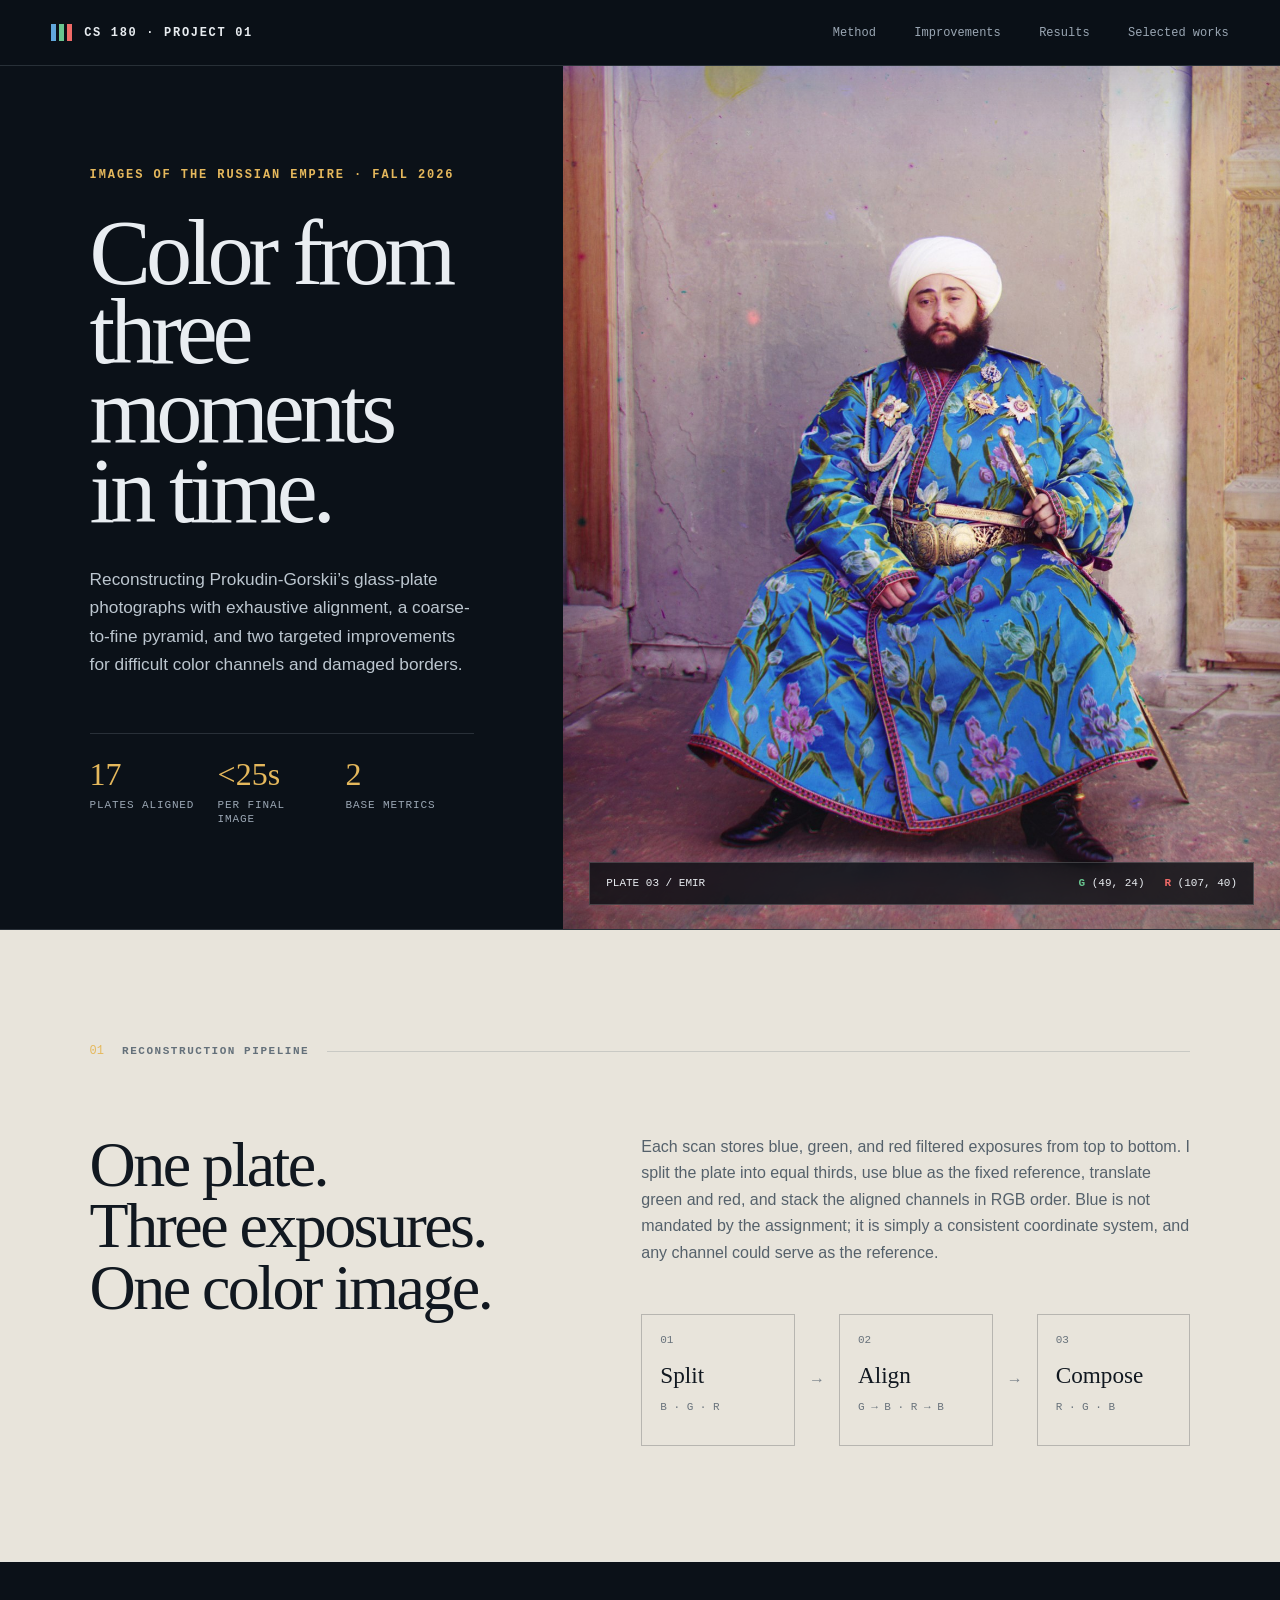
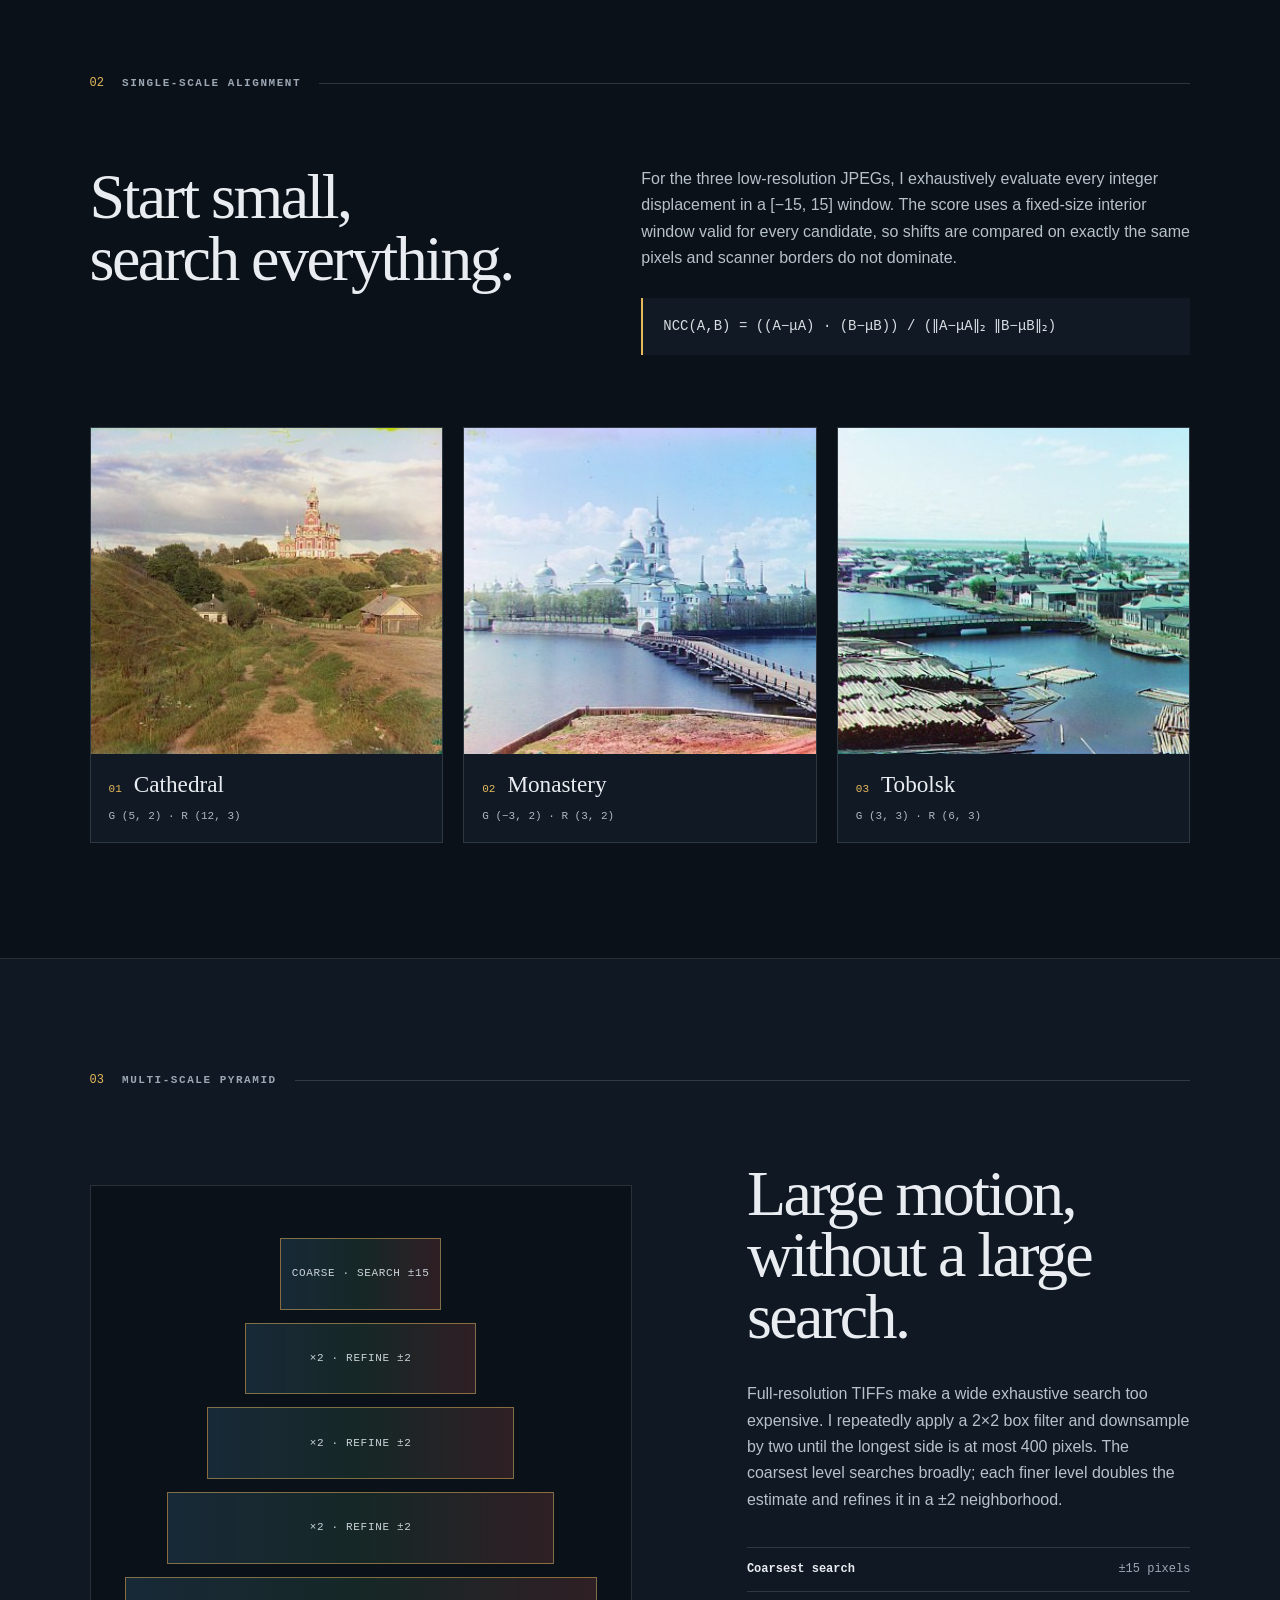
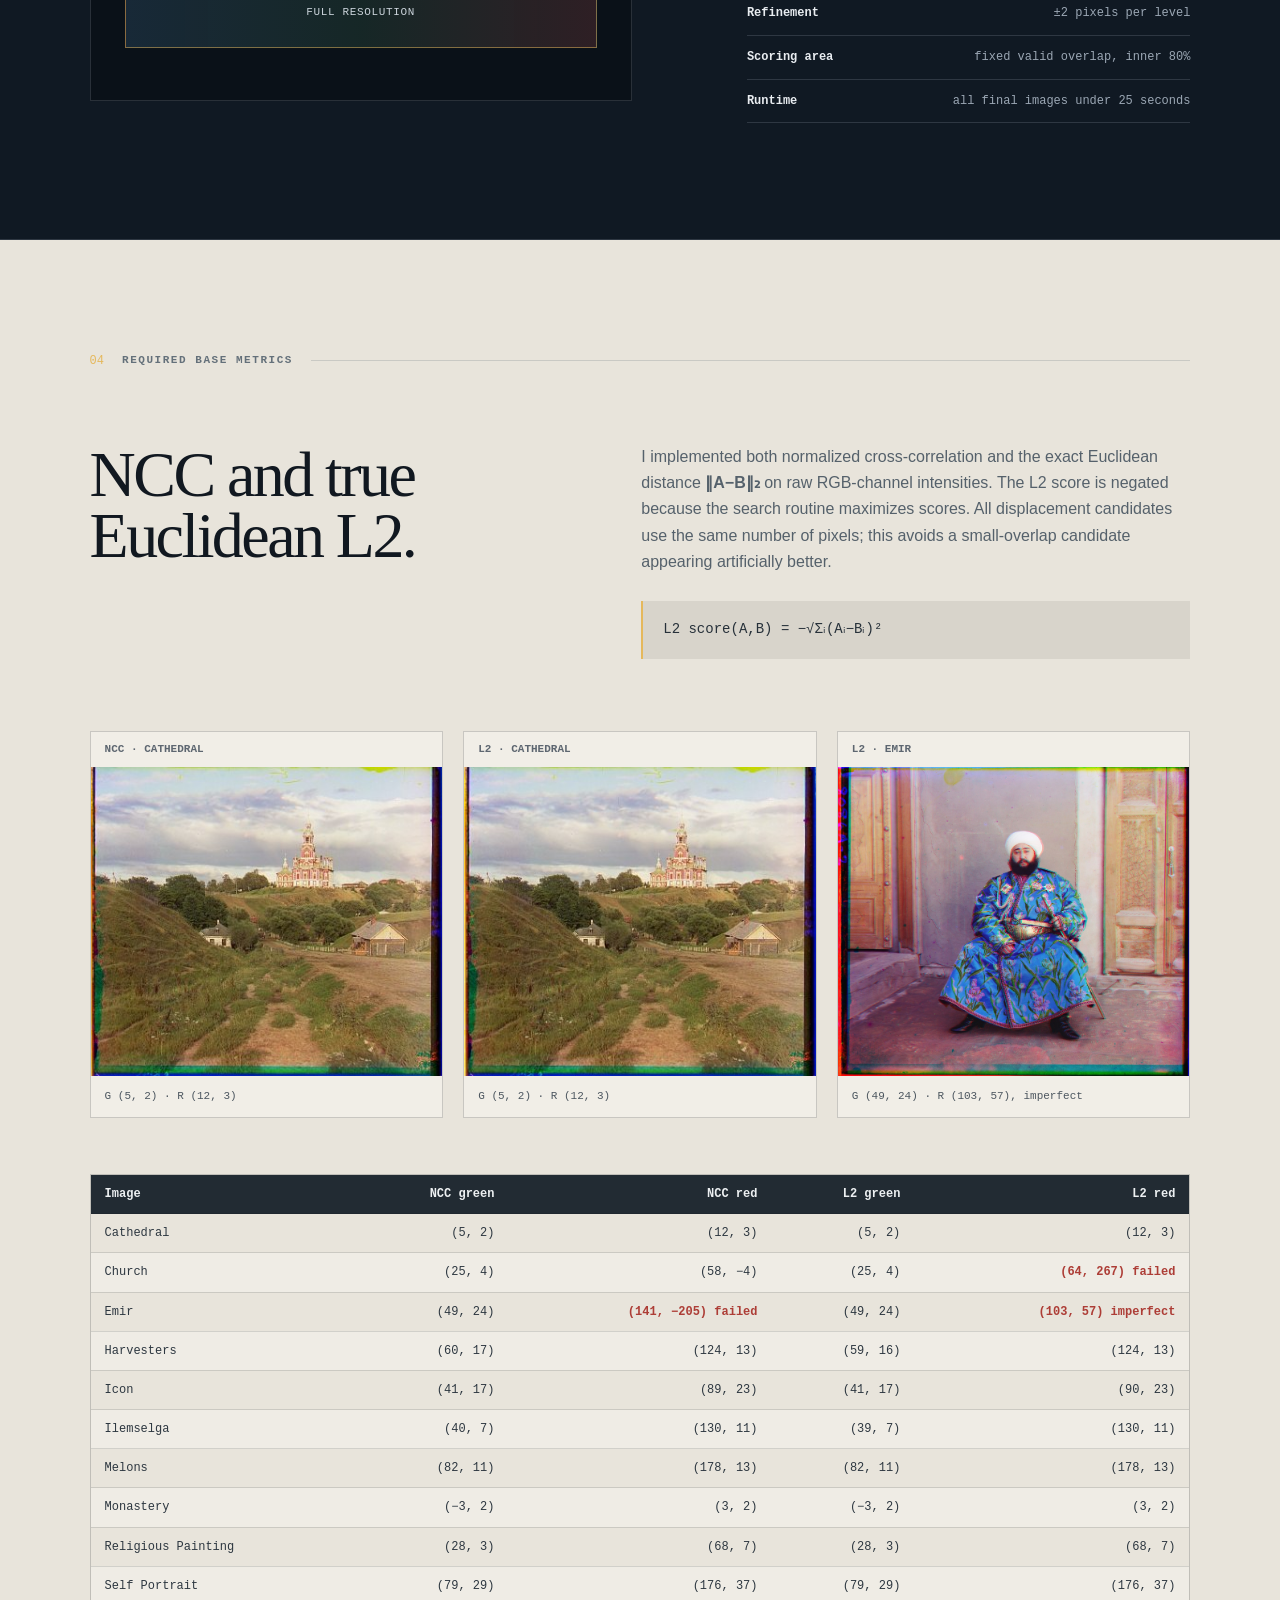
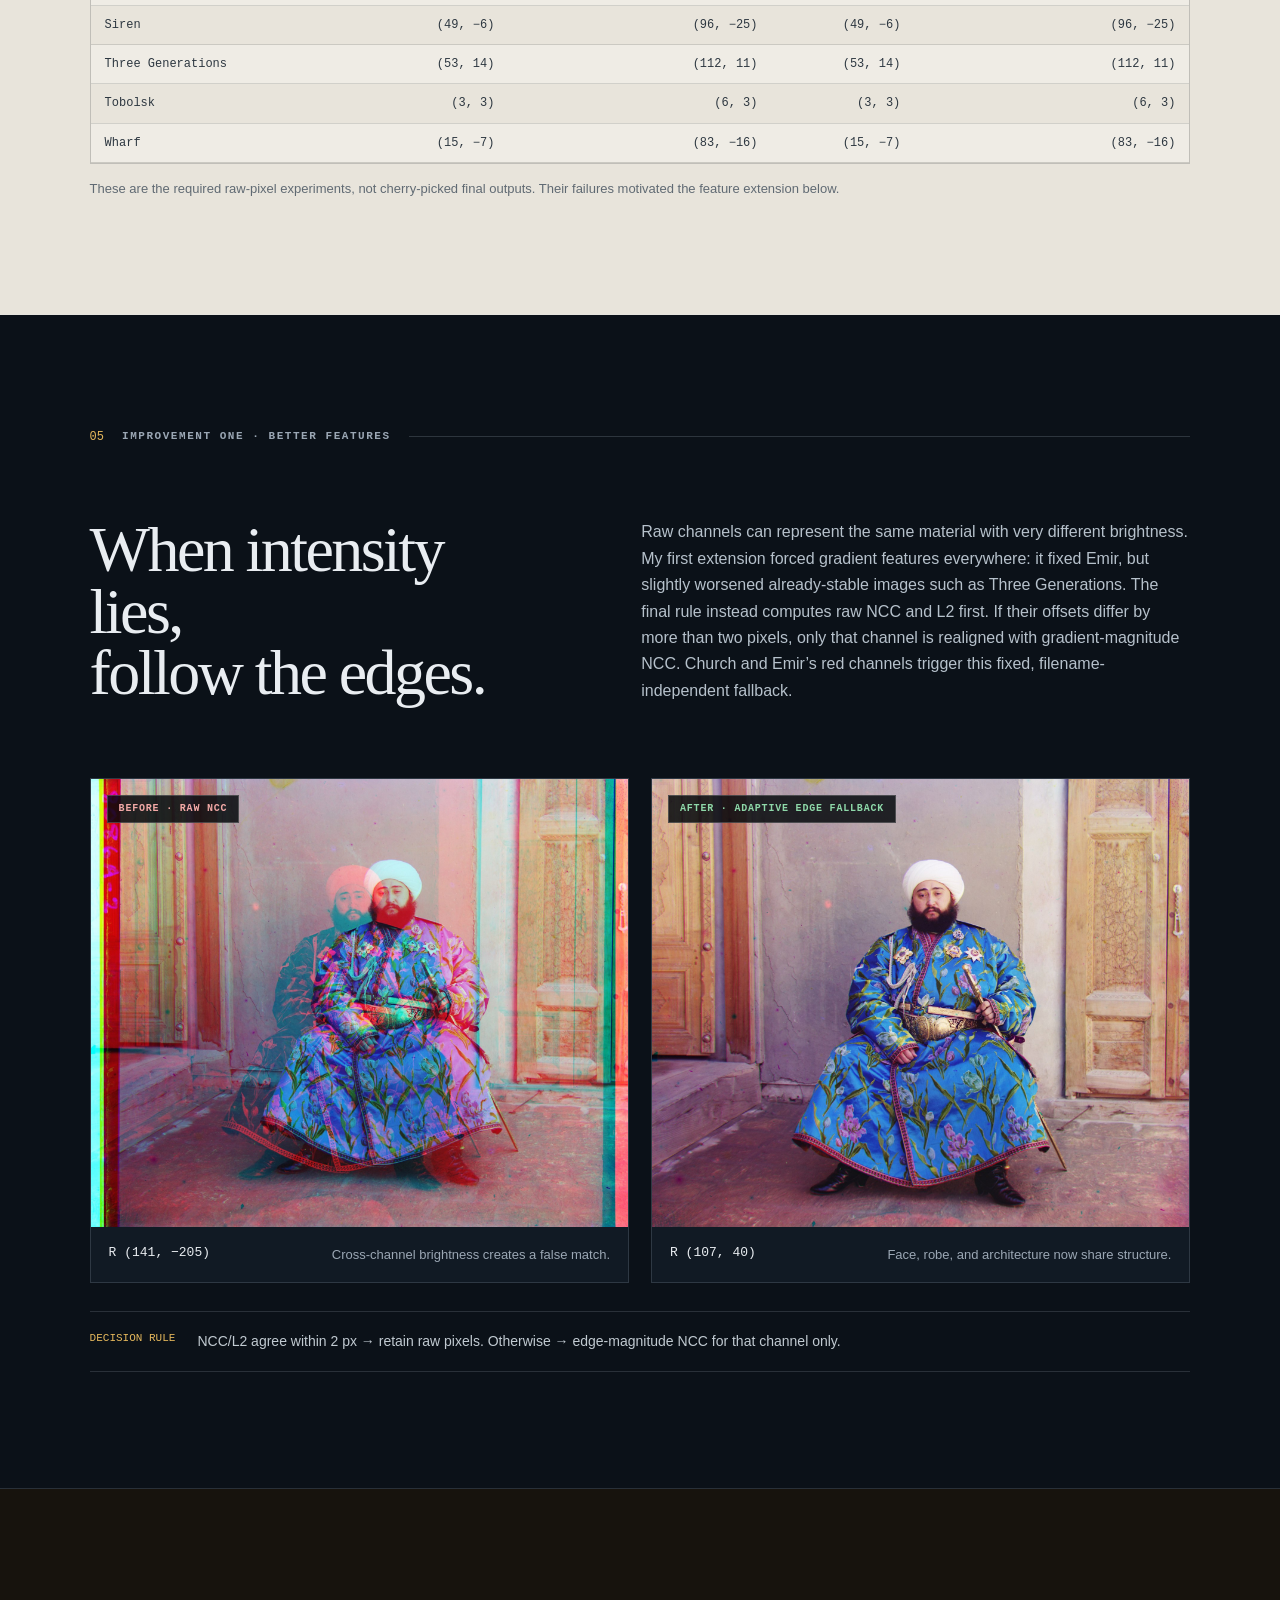
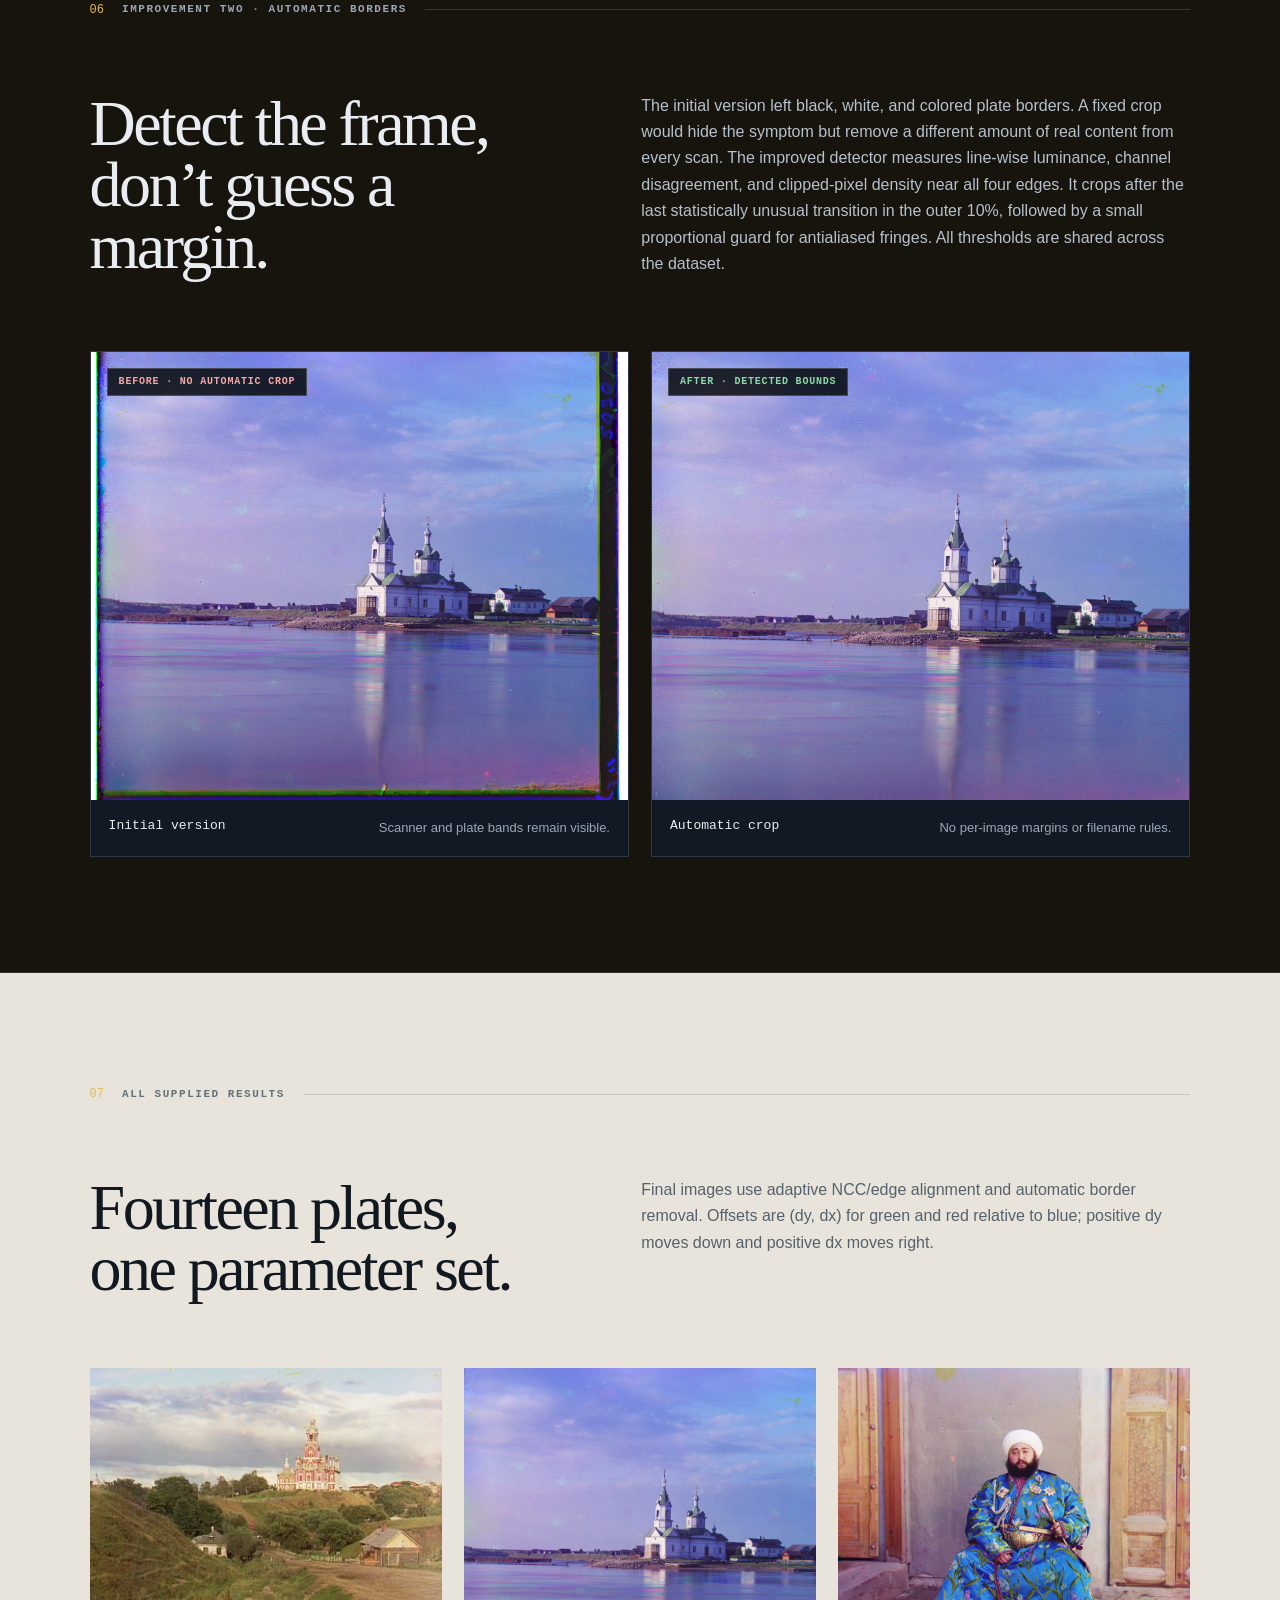
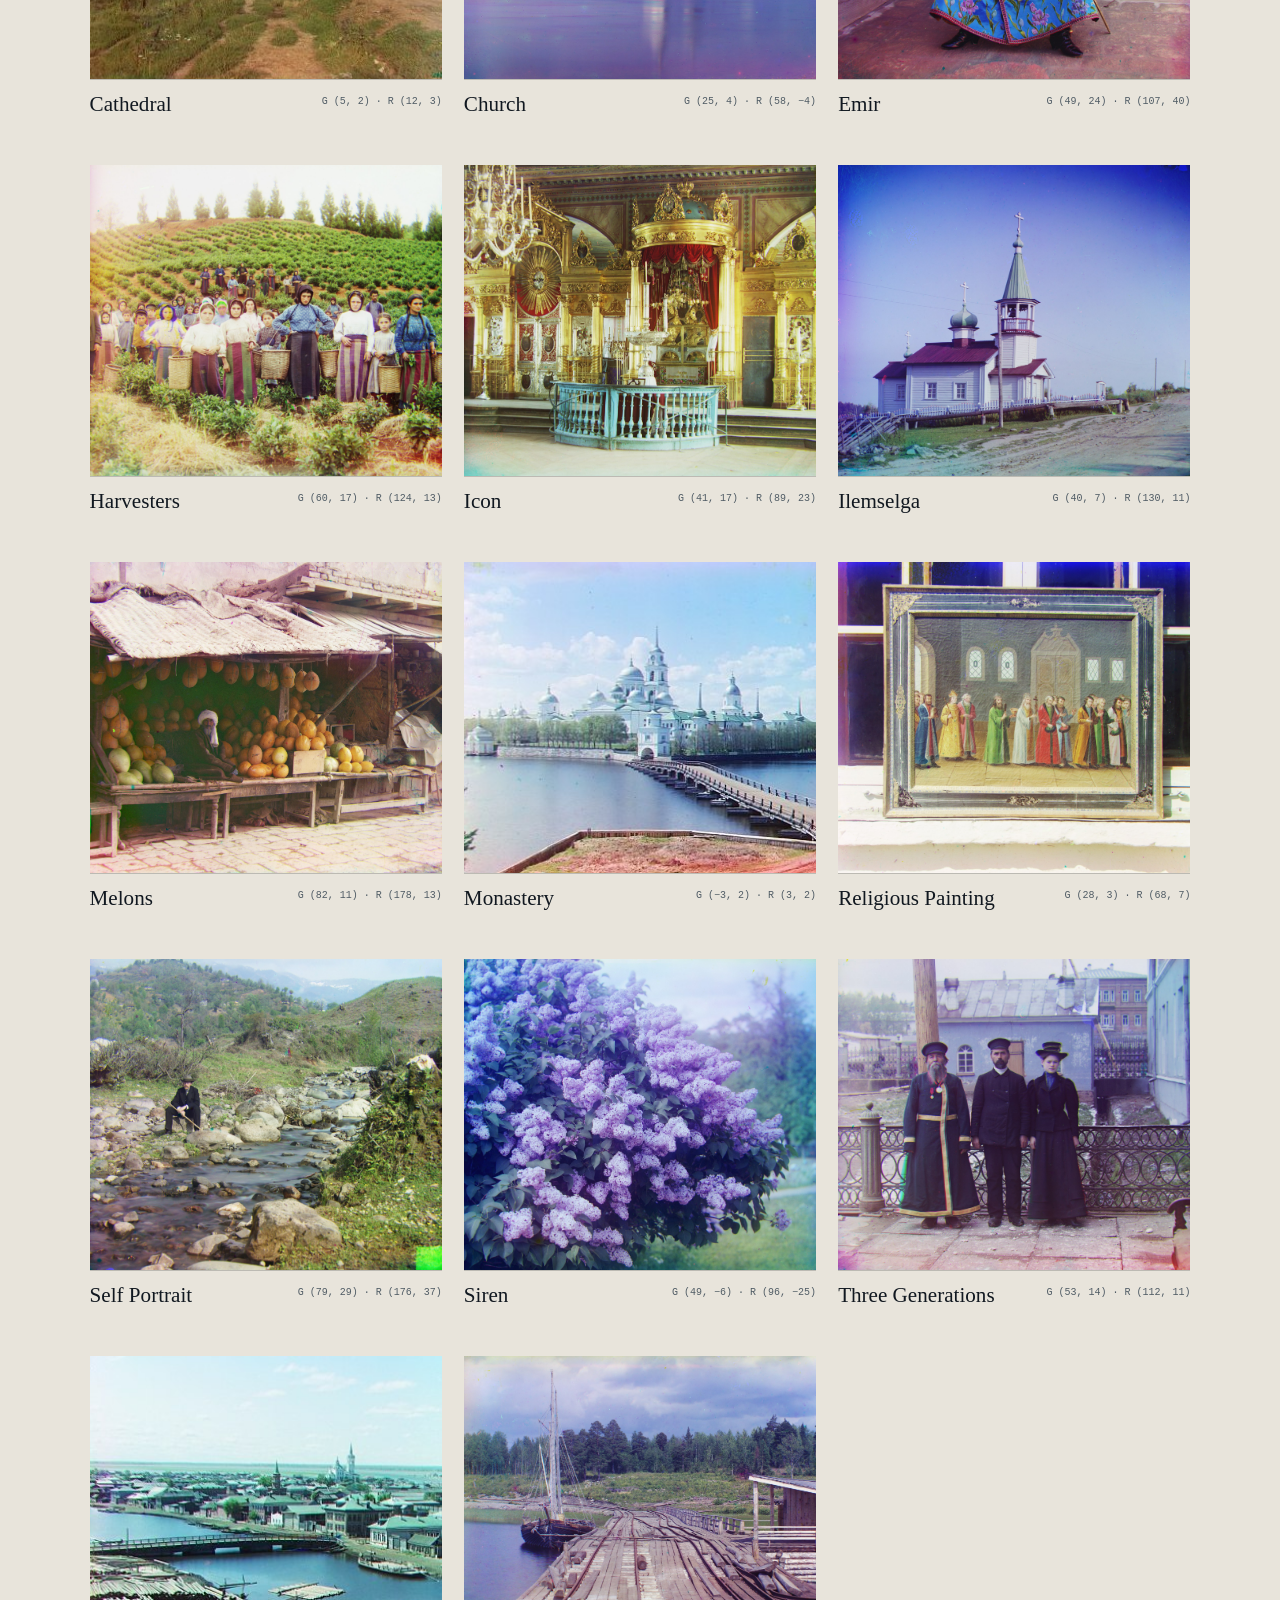
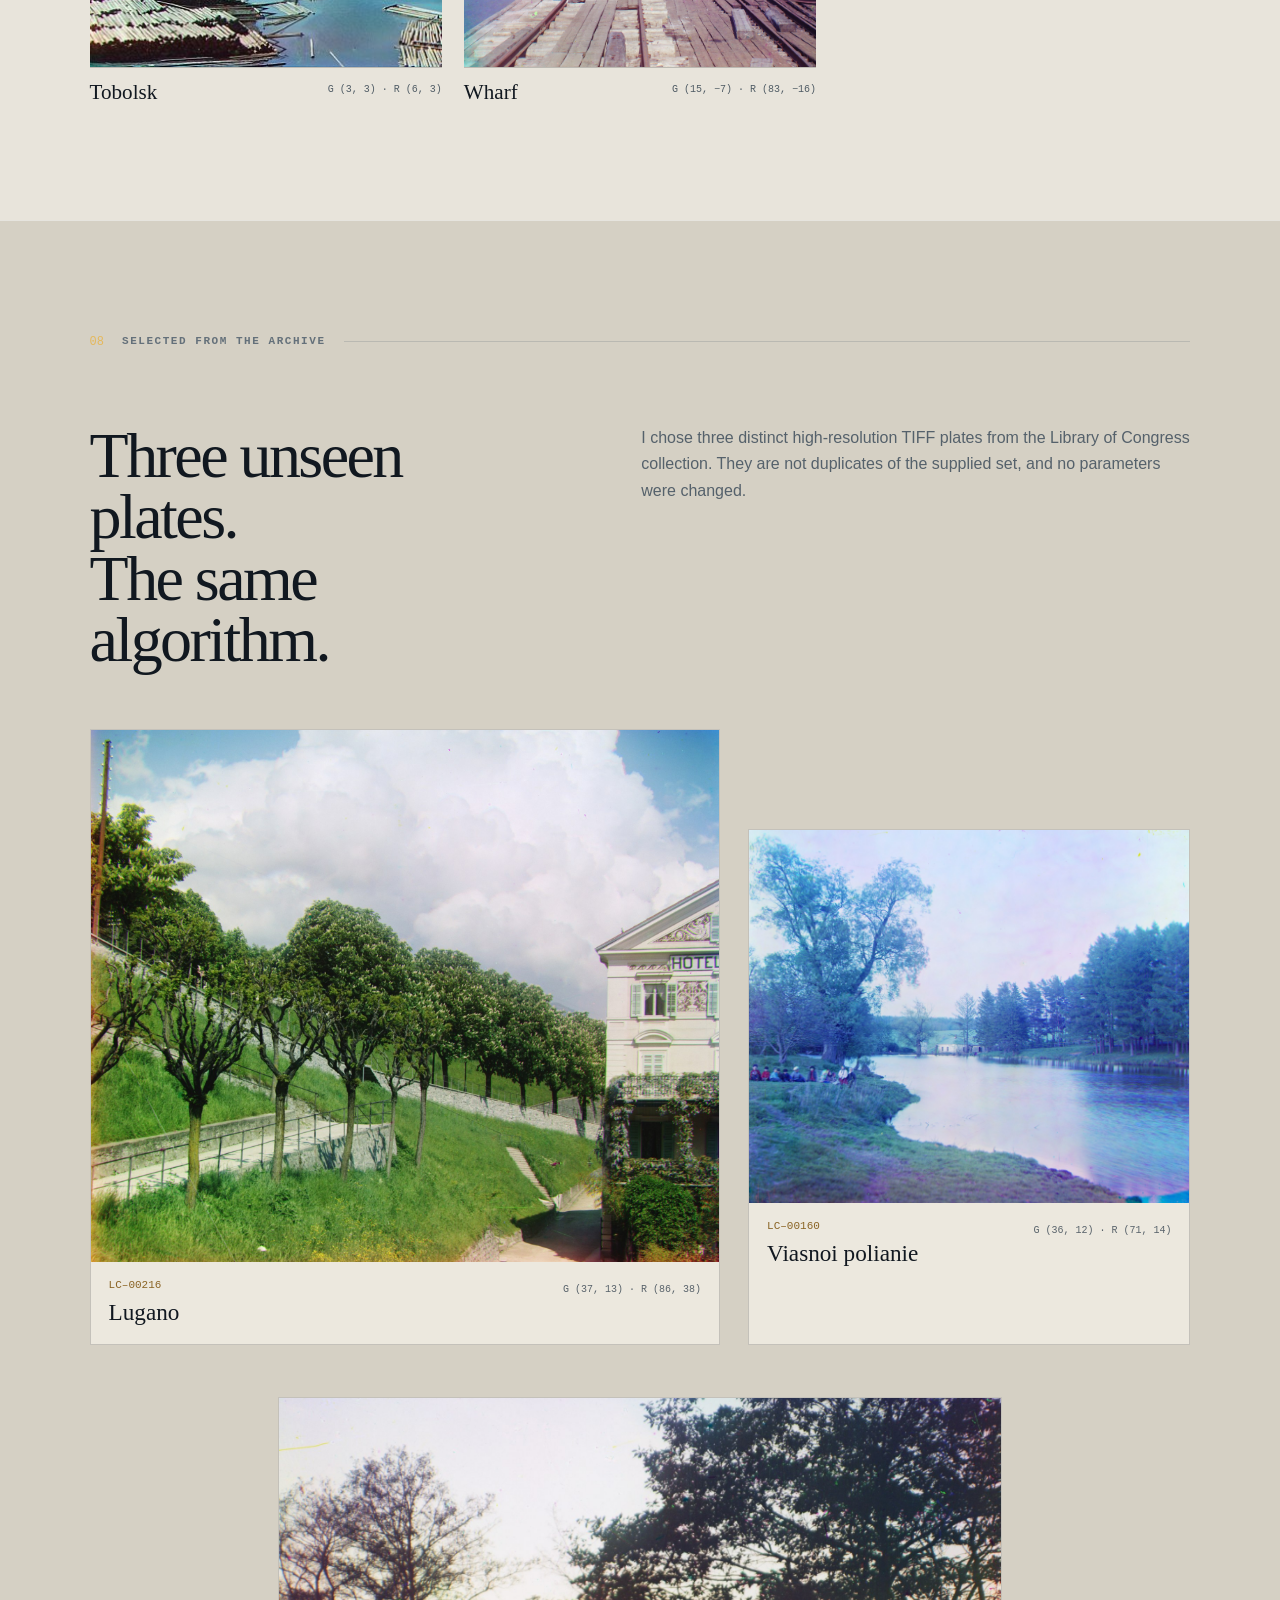
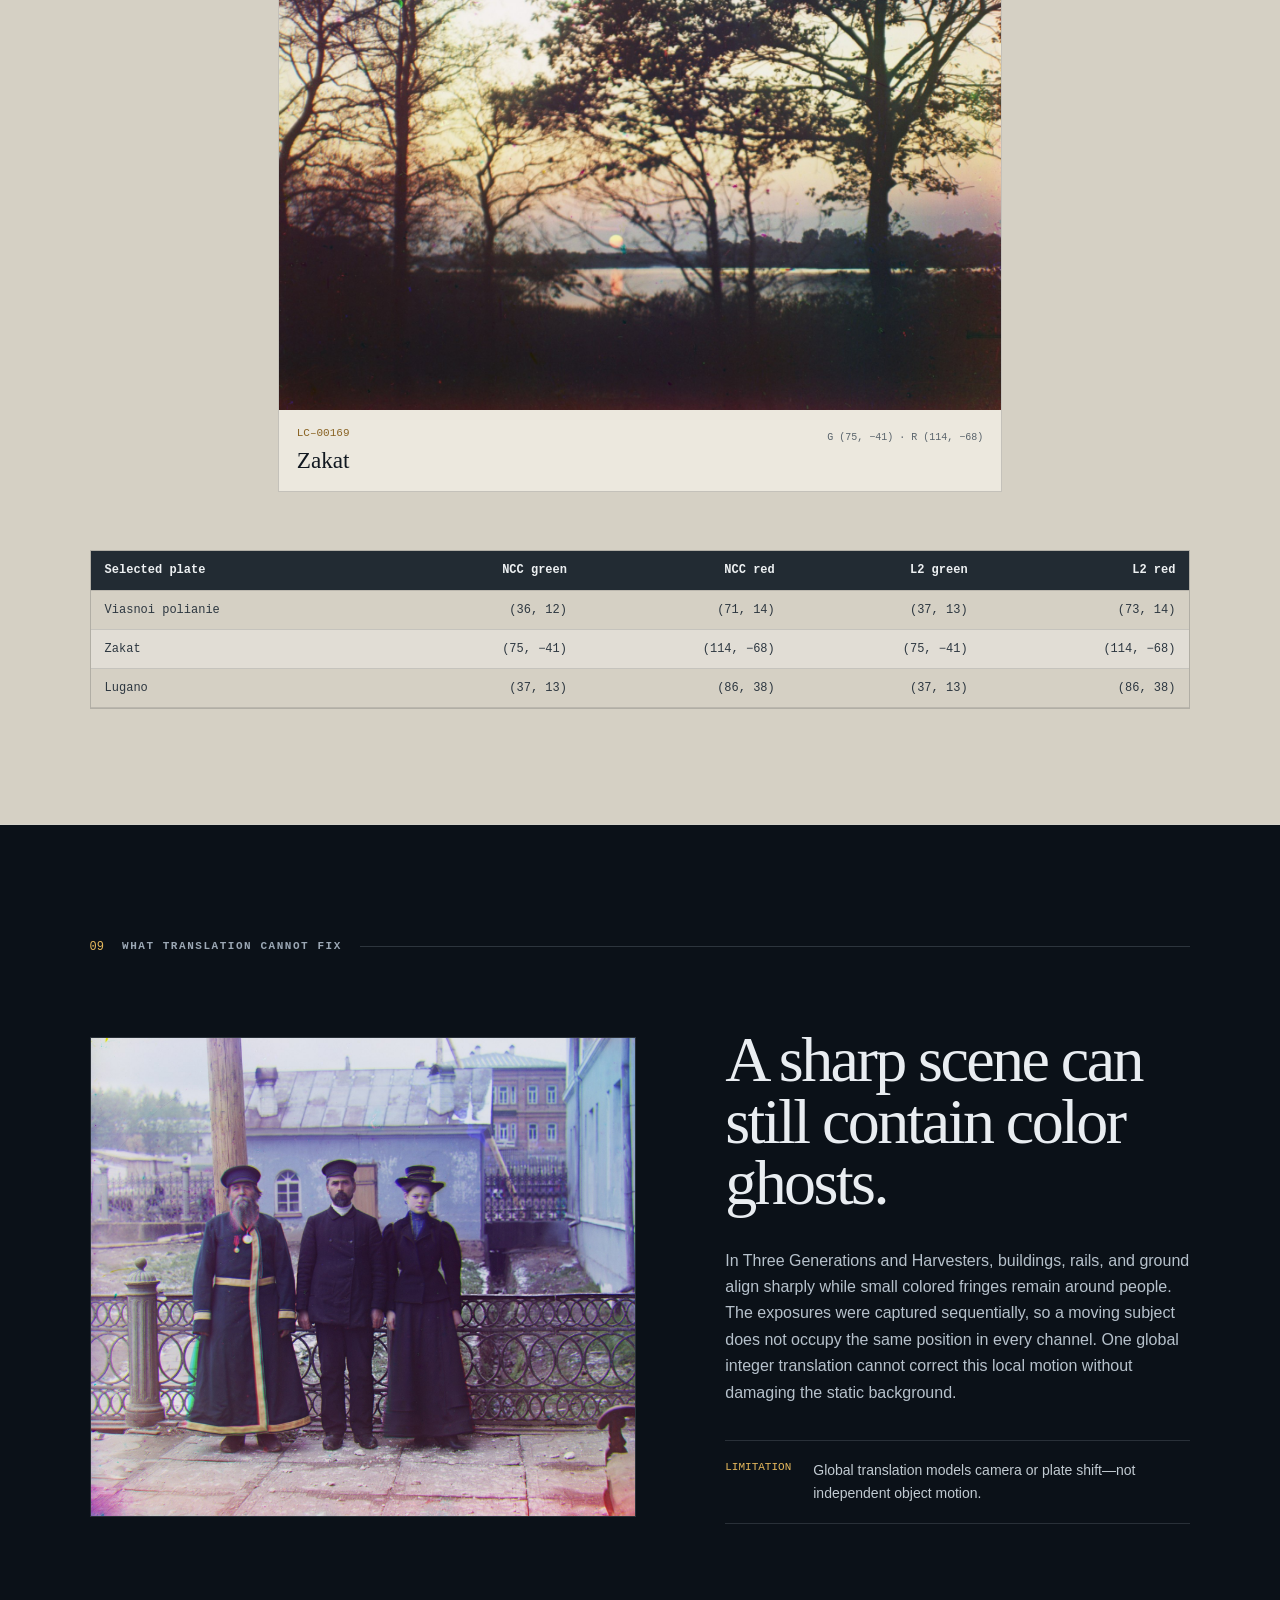
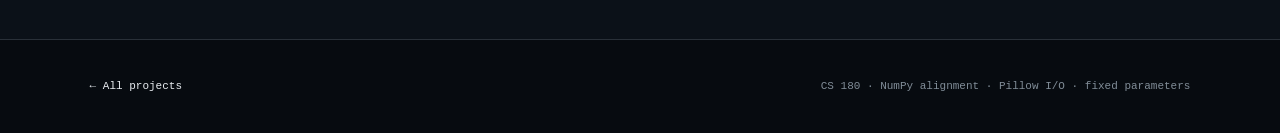
==== 1/index.html @ 6416b9ea "Build CS180 portfolio and add Project 1" ====
<!doctype html>
<html lang="en">
<head>
  <meta charset="utf-8">
  <meta name="viewport" content="width=device-width, initial-scale=1">
  <meta name="description" content="CS 180 Project 1: colorizing Prokudin-Gorskii glass-plate photographs with image alignment.">
  <title>Project 1 · Images of the Russian Empire</title>
  <link rel="stylesheet" href="./project.css">
</head>
<body>
  <header class="topbar">
    <a class="wordmark" href="../">
      <span class="rgb-mark" aria-hidden="true"><i></i><i></i><i></i></span>
      CS 180 · PROJECT 01
    </a>
    <nav aria-label="Page sections">
      <a href="#method">Method</a>
      <a href="#improvements">Improvements</a>
      <a href="#results">Results</a>
      <a href="#selected">Selected works</a>
    </nav>
  </header>

  <main>
    <section class="hero">
      <div class="hero-copy">
        <p class="eyebrow">Images of the Russian Empire · Fall 2026</p>
        <h1>Color from<br>three moments<br>in time.</h1>
        <p class="dek">Reconstructing Prokudin-Gorskii’s glass-plate photographs with exhaustive alignment, a coarse-to-fine pyramid, and two targeted improvements for difficult color channels and damaged borders.</p>
        <div class="hero-stats" aria-label="Project summary">
          <div><strong>17</strong><span>plates aligned</span></div>
          <div><strong>&lt;25s</strong><span>per final image</span></div>
          <div><strong>2</strong><span>base metrics</span></div>
        </div>
      </div>
      <figure class="hero-visual">
        <img src="./media/final/emir.jpg" alt="Colorized portrait of the Emir of Bukhara">
        <figcaption><span>PLATE 03 / EMIR</span><span class="offsets"><b>G</b> (49, 24) &nbsp; <b>R</b> (107, 40)</span></figcaption>
      </figure>
    </section>

    <section class="light-section intro" id="method">
      <div class="section-label"><span>01</span><p>Reconstruction pipeline</p></div>
      <div class="split-lead">
        <h2>One plate.<br>Three exposures.<br>One color image.</h2>
        <div>
          <p>Each scan stores blue, green, and red filtered exposures from top to bottom. I split the plate into equal thirds, use blue as the fixed reference, translate green and red, and stack the aligned channels in RGB order. Blue is not mandated by the assignment; it is simply a consistent coordinate system, and any channel could serve as the reference.</p>
          <div class="pipeline" aria-label="Alignment pipeline">
            <div><span>01</span><strong>Split</strong><small>B · G · R</small></div><b>→</b>
            <div><span>02</span><strong>Align</strong><small>G → B · R → B</small></div><b>→</b>
            <div><span>03</span><strong>Compose</strong><small>R · G · B</small></div>
          </div>
        </div>
      </div>
    </section>

    <section class="dark-section">
      <div class="section-label"><span>02</span><p>Single-scale alignment</p></div>
      <div class="split-lead compact">
        <h2>Start small,<br>search everything.</h2>
        <div>
          <p>For the three low-resolution JPEGs, I exhaustively evaluate every integer displacement in a [−15, 15] window. The score uses a fixed-size interior window valid for every candidate, so shifts are compared on exactly the same pixels and scanner borders do not dominate.</p>
          <p class="formula">NCC(A,B) = ((A−μA) · (B−μB)) / (‖A−μA‖₂ ‖B−μB‖₂)</p>
        </div>
      </div>
      <div class="image-grid three">
        <figure class="image-card"><img src="./media/final/cathedral.jpg" alt="Aligned Cathedral"><figcaption><div><span>01</span><h3>Cathedral</h3></div><p>G (5, 2) · R (12, 3)</p></figcaption></figure>
        <figure class="image-card"><img src="./media/final/monastery.jpg" alt="Aligned Monastery" loading="lazy"><figcaption><div><span>02</span><h3>Monastery</h3></div><p>G (−3, 2) · R (3, 2)</p></figcaption></figure>
        <figure class="image-card"><img src="./media/final/tobolsk.jpg" alt="Aligned Tobolsk" loading="lazy"><figcaption><div><span>03</span><h3>Tobolsk</h3></div><p>G (3, 3) · R (6, 3)</p></figcaption></figure>
      </div>
    </section>

    <section class="dark-section pyramid-section">
      <div class="section-label"><span>03</span><p>Multi-scale pyramid</p></div>
      <div class="pyramid-grid">
        <div class="pyramid-diagram" aria-label="Coarse-to-fine pyramid">
          <div style="width:34%">COARSE · SEARCH ±15</div>
          <div style="width:49%">×2 · REFINE ±2</div>
          <div style="width:65%">×2 · REFINE ±2</div>
          <div style="width:82%">×2 · REFINE ±2</div>
          <div style="width:100%">FULL RESOLUTION</div>
        </div>
        <div>
          <h2>Large motion,<br>without a large search.</h2>
          <p>Full-resolution TIFFs make a wide exhaustive search too expensive. I repeatedly apply a 2×2 box filter and downsample by two until the longest side is at most 400 pixels. The coarsest level searches broadly; each finer level doubles the estimate and refines it in a ±2 neighborhood.</p>
          <ul class="facts"><li><strong>Coarsest search</strong><span>±15 pixels</span></li><li><strong>Refinement</strong><span>±2 pixels per level</span></li><li><strong>Scoring area</strong><span>fixed valid overlap, inner 80%</span></li><li><strong>Runtime</strong><span>all final images under 25 seconds</span></li></ul>
        </div>
      </div>
    </section>

    <section class="paper-section metrics">
      <div class="section-label"><span>04</span><p>Required base metrics</p></div>
      <div class="split-lead compact">
        <h2>NCC and true<br>Euclidean L2.</h2>
        <div>
          <p>I implemented both normalized cross-correlation and the exact Euclidean distance <strong>‖A−B‖₂</strong> on raw RGB-channel intensities. The L2 score is negated because the search routine maximizes scores. All displacement candidates use the same number of pixels; this avoids a small-overlap candidate appearing artificially better.</p>
          <p class="formula light">L2 score(A,B) = −√Σᵢ(Aᵢ−Bᵢ)²</p>
        </div>
      </div>
      <div class="metric-examples">
        <figure><span>NCC · Cathedral</span><img src="./media/metrics/cathedral-ncc.jpg" alt="Cathedral aligned with NCC" loading="lazy"><figcaption>G (5, 2) · R (12, 3)</figcaption></figure>
        <figure><span>L2 · Cathedral</span><img src="./media/metrics/cathedral-l2.jpg" alt="Cathedral aligned with Euclidean L2" loading="lazy"><figcaption>G (5, 2) · R (12, 3)</figcaption></figure>
        <figure><span>L2 · Emir</span><img src="./media/metrics/emir-l2.jpg" alt="Imperfect Emir raw-pixel L2 result" loading="lazy"><figcaption>G (49, 24) · R (103, 57), imperfect</figcaption></figure>
      </div>
      <div class="metric-table-wrap">
        <table>
          <thead><tr><th>Image</th><th>NCC green</th><th>NCC red</th><th>L2 green</th><th>L2 red</th></tr></thead>
          <tbody>
            <tr><td>Cathedral</td><td>(5, 2)</td><td>(12, 3)</td><td>(5, 2)</td><td>(12, 3)</td></tr>
            <tr><td>Church</td><td>(25, 4)</td><td>(58, −4)</td><td>(25, 4)</td><td class="warn">(64, 267) failed</td></tr>
            <tr><td>Emir</td><td>(49, 24)</td><td class="warn">(141, −205) failed</td><td>(49, 24)</td><td class="warn">(103, 57) imperfect</td></tr>
            <tr><td>Harvesters</td><td>(60, 17)</td><td>(124, 13)</td><td>(59, 16)</td><td>(124, 13)</td></tr>
            <tr><td>Icon</td><td>(41, 17)</td><td>(89, 23)</td><td>(41, 17)</td><td>(90, 23)</td></tr>
            <tr><td>Ilemselga</td><td>(40, 7)</td><td>(130, 11)</td><td>(39, 7)</td><td>(130, 11)</td></tr>
            <tr><td>Melons</td><td>(82, 11)</td><td>(178, 13)</td><td>(82, 11)</td><td>(178, 13)</td></tr>
            <tr><td>Monastery</td><td>(−3, 2)</td><td>(3, 2)</td><td>(−3, 2)</td><td>(3, 2)</td></tr>
            <tr><td>Religious Painting</td><td>(28, 3)</td><td>(68, 7)</td><td>(28, 3)</td><td>(68, 7)</td></tr>
            <tr><td>Self Portrait</td><td>(79, 29)</td><td>(176, 37)</td><td>(79, 29)</td><td>(176, 37)</td></tr>
            <tr><td>Siren</td><td>(49, −6)</td><td>(96, −25)</td><td>(49, −6)</td><td>(96, −25)</td></tr>
            <tr><td>Three Generations</td><td>(53, 14)</td><td>(112, 11)</td><td>(53, 14)</td><td>(112, 11)</td></tr>
            <tr><td>Tobolsk</td><td>(3, 3)</td><td>(6, 3)</td><td>(3, 3)</td><td>(6, 3)</td></tr>
            <tr><td>Wharf</td><td>(15, −7)</td><td>(83, −16)</td><td>(15, −7)</td><td>(83, −16)</td></tr>
          </tbody>
        </table>
      </div>
      <p class="table-note">These are the required raw-pixel experiments, not cherry-picked final outputs. Their failures motivated the feature extension below.</p>
    </section>

    <section class="dark-section improvements" id="improvements">
      <div class="section-label"><span>05</span><p>Improvement one · better features</p></div>
      <div class="split-lead compact">
        <h2>When intensity lies,<br>follow the edges.</h2>
        <p>Raw channels can represent the same material with very different brightness. My first extension forced gradient features everywhere: it fixed Emir, but slightly worsened already-stable images such as Three Generations. The final rule instead computes raw NCC and L2 first. If their offsets differ by more than two pixels, only that channel is realigned with gradient-magnitude NCC. Church and Emir’s red channels trigger this fixed, filename-independent fallback.</p>
      </div>
      <div class="comparison-grid">
        <figure><span class="tag bad">Before · raw NCC</span><img src="./media/before/emir-raw.jpg" alt="Misaligned Emir from raw NCC" loading="lazy"><figcaption><strong>R (141, −205)</strong><span>Cross-channel brightness creates a false match.</span></figcaption></figure>
        <figure><span class="tag good">After · adaptive edge fallback</span><img src="./media/final/emir.jpg" alt="Correctly aligned Emir after feature fallback" loading="lazy"><figcaption><strong>R (107, 40)</strong><span>Face, robe, and architecture now share structure.</span></figcaption></figure>
      </div>
      <div class="decision-rule"><span>DECISION RULE</span><p>NCC/L2 agree within 2 px → retain raw pixels. Otherwise → edge-magnitude NCC for that channel only.</p></div>
    </section>

    <section class="warm-section">
      <div class="section-label"><span>06</span><p>Improvement two · automatic borders</p></div>
      <div class="split-lead compact">
        <h2>Detect the frame,<br>don’t guess a margin.</h2>
        <p>The initial version left black, white, and colored plate borders. A fixed crop would hide the symptom but remove a different amount of real content from every scan. The improved detector measures line-wise luminance, channel disagreement, and clipped-pixel density near all four edges. It crops after the last statistically unusual transition in the outer 10%, followed by a small proportional guard for antialiased fringes. All thresholds are shared across the dataset.</p>
      </div>
      <div class="comparison-grid">
        <figure><span class="tag bad">Before · no automatic crop</span><img src="./media/before/church-raw.jpg" alt="Church before automatic border handling" loading="lazy"><figcaption><strong>Initial version</strong><span>Scanner and plate bands remain visible.</span></figcaption></figure>
        <figure><span class="tag good">After · detected bounds</span><img src="./media/final/church.jpg" alt="Church after automatic border handling" loading="lazy"><figcaption><strong>Automatic crop</strong><span>No per-image margins or filename rules.</span></figcaption></figure>
      </div>
    </section>

    <section class="paper-section results" id="results">
      <div class="section-label"><span>07</span><p>All supplied results</p></div>
      <div class="split-lead compact"><h2>Fourteen plates,<br>one parameter set.</h2><p>Final images use adaptive NCC/edge alignment and automatic border removal. Offsets are (dy, dx) for green and red relative to blue; positive dy moves down and positive dx moves right.</p></div>
      <div class="results-grid">
        <figure><img src="./media/final/cathedral.jpg" alt="Cathedral" loading="lazy"><figcaption><h3>Cathedral</h3><p>G (5, 2) · R (12, 3)</p></figcaption></figure>
        <figure><img src="./media/final/church.jpg" alt="Church" loading="lazy"><figcaption><h3>Church</h3><p>G (25, 4) · R (58, −4)</p></figcaption></figure>
        <figure><img src="./media/final/emir.jpg" alt="Emir" loading="lazy"><figcaption><h3>Emir</h3><p>G (49, 24) · R (107, 40)</p></figcaption></figure>
        <figure><img src="./media/final/harvesters.jpg" alt="Harvesters" loading="lazy"><figcaption><h3>Harvesters</h3><p>G (60, 17) · R (124, 13)</p></figcaption></figure>
        <figure><img src="./media/final/icon.jpg" alt="Icon" loading="lazy"><figcaption><h3>Icon</h3><p>G (41, 17) · R (89, 23)</p></figcaption></figure>
        <figure><img src="./media/final/ilemselga.jpg" alt="Ilemselga" loading="lazy"><figcaption><h3>Ilemselga</h3><p>G (40, 7) · R (130, 11)</p></figcaption></figure>
        <figure><img src="./media/final/melons.jpg" alt="Melons" loading="lazy"><figcaption><h3>Melons</h3><p>G (82, 11) · R (178, 13)</p></figcaption></figure>
        <figure><img src="./media/final/monastery.jpg" alt="Monastery" loading="lazy"><figcaption><h3>Monastery</h3><p>G (−3, 2) · R (3, 2)</p></figcaption></figure>
        <figure><img src="./media/final/religous_painting.jpg" alt="Religious Painting" loading="lazy"><figcaption><h3>Religious Painting</h3><p>G (28, 3) · R (68, 7)</p></figcaption></figure>
        <figure><img src="./media/final/self_portrait.jpg" alt="Self Portrait" loading="lazy"><figcaption><h3>Self Portrait</h3><p>G (79, 29) · R (176, 37)</p></figcaption></figure>
        <figure><img src="./media/final/siren.jpg" alt="Siren" loading="lazy"><figcaption><h3>Siren</h3><p>G (49, −6) · R (96, −25)</p></figcaption></figure>
        <figure><img src="./media/final/three_generations.jpg" alt="Three Generations" loading="lazy"><figcaption><h3>Three Generations</h3><p>G (53, 14) · R (112, 11)</p></figcaption></figure>
        <figure><img src="./media/final/tobolsk.jpg" alt="Tobolsk" loading="lazy"><figcaption><h3>Tobolsk</h3><p>G (3, 3) · R (6, 3)</p></figcaption></figure>
        <figure><img src="./media/final/wharf.jpg" alt="Wharf" loading="lazy"><figcaption><h3>Wharf</h3><p>G (15, −7) · R (83, −16)</p></figcaption></figure>
      </div>
    </section>

    <section class="selected-section" id="selected">
      <div class="section-label"><span>08</span><p>Selected from the archive</p></div>
      <div class="split-lead compact"><h2>Three unseen plates.<br>The same algorithm.</h2><p>I chose three distinct high-resolution TIFF plates from the Library of Congress collection. They are not duplicates of the supplied set, and no parameters were changed.</p></div>
      <div class="selected-grid">
        <figure><img src="./media/selected/lugano.jpg" alt="Lugano" loading="lazy"><figcaption><div><span>LC–00216</span><h3>Lugano</h3></div><p>G (37, 13) · R (86, 38)</p></figcaption></figure>
        <figure><img src="./media/selected/viasnoi_polianie.jpg" alt="Viasnoi polianie" loading="lazy"><figcaption><div><span>LC–00160</span><h3>Viasnoi polianie</h3></div><p>G (36, 12) · R (71, 14)</p></figcaption></figure>
        <figure><img src="./media/selected/zakat.jpg" alt="Zakat" loading="lazy"><figcaption><div><span>LC–00169</span><h3>Zakat</h3></div><p>G (75, −41) · R (114, −68)</p></figcaption></figure>
      </div>
      <div class="metric-table-wrap custom-table"><table><thead><tr><th>Selected plate</th><th>NCC green</th><th>NCC red</th><th>L2 green</th><th>L2 red</th></tr></thead><tbody><tr><td>Viasnoi polianie</td><td>(36, 12)</td><td>(71, 14)</td><td>(37, 13)</td><td>(73, 14)</td></tr><tr><td>Zakat</td><td>(75, −41)</td><td>(114, −68)</td><td>(75, −41)</td><td>(114, −68)</td></tr><tr><td>Lugano</td><td>(37, 13)</td><td>(86, 38)</td><td>(37, 13)</td><td>(86, 38)</td></tr></tbody></table></div>
    </section>

    <section class="dark-section limitation">
      <div class="section-label"><span>09</span><p>What translation cannot fix</p></div>
      <div class="limitation-grid">
        <img src="./media/final/three_generations.jpg" alt="Three Generations showing localized subject motion" loading="lazy">
        <div><h2>A sharp scene can still contain color ghosts.</h2><p>In Three Generations and Harvesters, buildings, rails, and ground align sharply while small colored fringes remain around people. The exposures were captured sequentially, so a moving subject does not occupy the same position in every channel. One global integer translation cannot correct this local motion without damaging the static background.</p><div class="decision-rule"><span>LIMITATION</span><p>Global translation models camera or plate shift—not independent object motion.</p></div></div>
      </div>
    </section>
  </main>

  <footer><a href="../">← All projects</a><p>CS 180 · NumPy alignment · Pillow I/O · fixed parameters</p></footer>
</body>
</html>
---- 1/project.css ----
:root {
  --ink: #e9edf1;
  --muted: #9ba7b4;
  --paper: #0b1118;
  --surface: #111a24;
  --line: rgba(214, 226, 237, .15);
  --gold: #e5b85c;
  --red: #ef6a67;
  --green: #69c58f;
  --blue: #61a7dc;
  --cream: #e8e4db;
  --display: Georgia, "Times New Roman", serif;
  --sans: Arial, Helvetica, sans-serif;
  --mono: "Courier New", Consolas, monospace;
}

* { box-sizing: border-box; }
html { scroll-behavior: smooth; }
body { margin: 0; background: var(--paper); color: var(--ink); font: 16px/1.65 var(--sans); }
a { color: inherit; text-decoration: none; }
img { display: block; width: 100%; }
h1, h2, h3, p { margin-top: 0; }

.topbar {
  position: sticky;
  top: 0;
  z-index: 50;
  min-height: 66px;
  display: flex;
  align-items: center;
  justify-content: space-between;
  padding: 0 4vw;
  border-bottom: 1px solid var(--line);
  background: rgba(11, 17, 24, .9);
  backdrop-filter: blur(18px);
}
.wordmark { display: flex; align-items: center; gap: 12px; font: 700 12px/1 var(--mono); letter-spacing: .14em; }
.rgb-mark { display: inline-flex; gap: 3px; }
.rgb-mark i { display: block; width: 5px; height: 17px; background: var(--blue); }
.rgb-mark i:nth-child(2) { background: var(--green); }
.rgb-mark i:nth-child(3) { background: var(--red); }
.topbar nav { display: flex; gap: clamp(18px, 3vw, 44px); color: var(--muted); font: 12px/1 var(--mono); }
.topbar nav a:hover { color: var(--ink); }

.hero { min-height: calc(100vh - 66px); display: grid; grid-template-columns: minmax(360px, .88fr) minmax(520px, 1.12fr); border-bottom: 1px solid var(--line); }
.hero-copy { display: flex; flex-direction: column; justify-content: center; padding: clamp(64px, 8vw, 130px) 7vw; }
.eyebrow { margin: 0 0 30px; color: var(--gold); font: 700 12px/1.3 var(--mono); letter-spacing: .16em; text-transform: uppercase; }
h1 { margin-bottom: 34px; font: 400 clamp(4rem, 7.2vw, 8.8rem)/.86 var(--display); letter-spacing: -.055em; }
.dek { max-width: 660px; margin-bottom: 54px; color: #bcc6cf; font-size: clamp(1.05rem, 1.35vw, 1.35rem); }
.hero-stats { display: grid; grid-template-columns: repeat(3, 1fr); max-width: 580px; border-top: 1px solid var(--line); }
.hero-stats div { padding: 24px 20px 0 0; }
.hero-stats strong { display: block; color: var(--gold); font: 400 2rem/1 var(--display); }
.hero-stats span { display: block; margin-top: 8px; color: var(--muted); font: 11px/1.3 var(--mono); text-transform: uppercase; letter-spacing: .08em; }
.hero-visual { position: relative; min-height: 650px; margin: 0; overflow: hidden; background: #222; }
.hero-visual::after { content: ""; position: absolute; inset: 0; box-shadow: inset 0 0 100px rgba(0,0,0,.3); pointer-events: none; }
.hero-visual > img { height: 100%; object-fit: cover; object-position: center; filter: saturate(.92) contrast(1.02); }
.hero-visual figcaption { position: absolute; z-index: 2; left: 26px; right: 26px; bottom: 24px; display: flex; justify-content: space-between; gap: 20px; padding: 14px 16px; background: rgba(8,13,18,.8); border: 1px solid rgba(255,255,255,.18); backdrop-filter: blur(12px); font: 11px/1.2 var(--mono); }
.offsets b:first-child { color: var(--green); }.offsets b:last-child { color: var(--red); }

.dark-section, .paper-section, .warm-section, .selected-section, .light-section { padding: clamp(76px, 9vw, 148px) 7vw; border-bottom: 1px solid var(--line); }
.dark-section { background: #0b1118; }
.pyramid-section { background: #101923; }
.paper-section, .light-section { background: var(--cream); color: #111820; }
.warm-section { background: #17130d; }
.selected-section { background: #d5d0c4; color: #111820; }

.section-label { display: flex; align-items: center; gap: 18px; margin-bottom: clamp(46px, 6vw, 80px); color: var(--muted); }
.section-label > span { color: var(--gold); font: 12px/1 var(--mono); }
.section-label p { flex: 1; display: flex; align-items: center; gap: 18px; margin: 0; font: 700 11px/1 var(--mono); letter-spacing: .14em; text-transform: uppercase; }
.section-label p::after { content: ""; height: 1px; flex: 1; background: currentColor; opacity: .24; }
.paper-section .section-label, .light-section .section-label, .selected-section .section-label { color: #64707a; }

.split-lead { display: grid; grid-template-columns: minmax(300px, .9fr) minmax(400px, 1.1fr); gap: 8vw; align-items: start; }
.split-lead.compact { margin-bottom: 58px; }
.split-lead h2, .pyramid-grid h2, .limitation h2 { margin: 0; font: 400 clamp(2.8rem, 5vw, 6rem)/.96 var(--display); letter-spacing: -.04em; }
.split-lead > p, .split-lead > div > p, .split-lead > div > div > p, .pyramid-grid p, .limitation-grid p { color: #b6c1cb; font-size: clamp(1rem, 1.25vw, 1.22rem); }
.paper-section .split-lead p, .light-section .split-lead p, .selected-section .split-lead p { color: #55616b; }
.pipeline { display: grid; grid-template-columns: 1fr auto 1fr auto 1fr; align-items: center; gap: 14px; margin-top: 48px; }
.pipeline div { min-height: 132px; padding: 18px; border: 1px solid rgba(12,17,24,.22); }
.pipeline span, .pipeline small { display: block; color: #69737c; font: 11px/1.4 var(--mono); }
.pipeline strong { display: block; margin: 16px 0 12px; font: 400 1.45rem/1 var(--display); }
.pipeline b { color: #7a838b; font-weight: 400; }
.formula { margin-top: 26px; padding: 18px 20px; border-left: 2px solid var(--gold); background: var(--surface); color: #d7dde2 !important; font: 14px/1.55 var(--mono) !important; overflow-wrap: anywhere; }
.formula.light { background: #d8d4cb; color: #27313a !important; }

.image-grid.three { display: grid; grid-template-columns: repeat(3, 1fr); gap: 20px; }
.image-card { margin: 0; background: var(--surface); border: 1px solid var(--line); }
.image-card img { aspect-ratio: 1.08; object-fit: cover; }
.image-card figcaption { padding: 18px; }
.image-card figcaption div { display: flex; align-items: baseline; gap: 12px; }
.image-card figcaption span { color: var(--gold); font: 11px/1 var(--mono); }
.image-card h3 { margin: 0; font: 400 1.45rem/1.1 var(--display); }
.image-card figcaption p { margin: 12px 0 0; color: #aeb8c1; font: 11px/1.3 var(--mono); }

.pyramid-grid { display: grid; grid-template-columns: 1.1fr .9fr; gap: 9vw; align-items: center; }
.pyramid-diagram { display: flex; flex-direction: column; align-items: center; gap: 13px; padding: 52px 34px; background: #0a1118; border: 1px solid var(--line); }
.pyramid-diagram div { height: clamp(42px, 5.6vw, 76px); display: grid; place-items: center; border: 1px solid rgba(229,184,92,.5); background: linear-gradient(90deg, rgba(97,167,220,.16), rgba(105,197,143,.12), rgba(239,106,103,.16)); color: #cad3da; font: 11px/1 var(--mono); letter-spacing: .06em; }
.pyramid-grid p { margin: 34px 0; }
.facts { list-style: none; margin: 0; padding: 0; border-top: 1px solid var(--line); }
.facts li { display: flex; justify-content: space-between; gap: 24px; padding: 13px 0; border-bottom: 1px solid var(--line); font: 12px/1.4 var(--mono); }
.facts span { color: var(--muted); text-align: right; }

.metric-examples { display: grid; grid-template-columns: repeat(3, 1fr); gap: 20px; margin: 10px 0 56px; }
.metric-examples figure { margin: 0; border: 1px solid rgba(12,17,24,.18); background: #f1eee7; }
.metric-examples figure > span { display: block; padding: 12px 14px; color: #5d6670; font: 700 11px/1 var(--mono); text-transform: uppercase; }
.metric-examples img { aspect-ratio: 1.14; object-fit: cover; }
.metric-examples figcaption { padding: 13px 14px; color: #4c565f; font: 11px/1.4 var(--mono); }
.metric-table-wrap { overflow-x: auto; border: 1px solid rgba(12,17,24,.18); }
table { width: 100%; min-width: 720px; border-collapse: collapse; color: #2d3740; font: 12px/1.35 var(--mono); }
th, td { padding: 11px 14px; border-bottom: 1px solid rgba(12,17,24,.13); text-align: right; white-space: nowrap; }
th:first-child, td:first-child { text-align: left; }
thead { background: #222b33; color: #edf0f2; }
tbody tr:nth-child(even) { background: rgba(255,255,255,.28); }
.warn { color: #ad3d36; font-weight: 700; }
.table-note { margin: 14px 0 0; color: #606a73; font-size: 13px; }

.comparison-grid { display: grid; grid-template-columns: 1fr 1fr; gap: 22px; }
.comparison-grid figure { position: relative; margin: 0; overflow: hidden; background: var(--surface); border: 1px solid var(--line); }
.comparison-grid figure > img { aspect-ratio: 1.2; object-fit: cover; }
.tag { position: absolute; z-index: 2; top: 16px; left: 16px; padding: 8px 11px; background: rgba(7,11,15,.86); border: 1px solid rgba(255,255,255,.2); font: 700 10px/1 var(--mono); text-transform: uppercase; letter-spacing: .08em; }
.tag.bad { color: #f2a9a6; }.tag.good { color: #8ed8a9; }
.comparison-grid figcaption { display: flex; justify-content: space-between; gap: 20px; padding: 17px 18px; }
.comparison-grid figcaption strong { font: 13px/1.4 var(--mono); }
.comparison-grid figcaption span { color: var(--muted); font-size: 13px; text-align: right; }
.decision-rule { display: grid; grid-template-columns: auto 1fr; gap: 22px; margin-top: 28px; padding: 18px 0; border-top: 1px solid var(--line); border-bottom: 1px solid var(--line); }
.decision-rule span { color: var(--gold); font: 11px/1.5 var(--mono); }
.decision-rule p { margin: 0; color: #c1cad1; font-size: 14px; }

.results .split-lead { margin-bottom: 68px; }
.results-grid { display: grid; grid-template-columns: repeat(3, 1fr); gap: 48px 22px; }
.results-grid figure { margin: 0; }
.results-grid img { aspect-ratio: 1.13; object-fit: cover; background: #c8c5bd; transition: transform .45s ease; }
.results-grid figure:hover img { transform: scale(1.018); }
.results-grid figcaption { display: flex; justify-content: space-between; gap: 12px; padding-top: 13px; border-top: 1px solid rgba(12,17,24,.2); }
.results-grid h3 { margin: 0; font: 400 1.32rem/1.1 var(--display); }
.results-grid p { margin: 2px 0 0; color: #505c65; font: 10px/1.3 var(--mono); text-align: right; }

.selected-grid { display: grid; grid-template-columns: repeat(12, 1fr); gap: 28px; }
.selected-grid figure { margin: 0; background: #ece8de; border: 1px solid rgba(12,17,24,.18); }
.selected-grid figure:nth-child(1) { grid-column: 1 / 8; }
.selected-grid figure:nth-child(2) { grid-column: 8 / 13; margin-top: 100px; }
.selected-grid figure:nth-child(3) { grid-column: 3 / 11; margin-top: 24px; }
.selected-grid img { aspect-ratio: 1.18; object-fit: cover; }
.selected-grid figcaption { display: flex; justify-content: space-between; gap: 18px; padding: 18px; }
.selected-grid figcaption span { display: block; margin-bottom: 9px; color: #8a6425; font: 11px/1 var(--mono); }
.selected-grid h3 { margin: 0; font: 400 1.45rem/1.1 var(--display); }
.selected-grid figcaption p { margin: 3px 0 0; color: #59636b; font: 10px/1.3 var(--mono); text-align: right; }
.custom-table { margin-top: 58px; }

.limitation-grid { display: grid; grid-template-columns: 1.08fr .92fr; gap: 7vw; align-items: center; }
.limitation-grid > img { max-height: 680px; object-fit: cover; border: 1px solid var(--line); }
.limitation-grid > div > p { margin: 34px 0; }

footer { display: flex; justify-content: space-between; gap: 28px; padding: 38px 7vw; background: #070b10; color: #818d98; font: 11px/1.5 var(--mono); }
footer p { margin: 0; }
footer a { color: var(--ink); }

@media (max-width: 980px) {
  .hero { grid-template-columns: 1fr; }
  .hero-copy { min-height: 680px; }
  .hero-visual { min-height: 74vh; }
  .split-lead, .pyramid-grid, .limitation-grid { grid-template-columns: 1fr; gap: 42px; }
  .results-grid { grid-template-columns: repeat(2, 1fr); }
  .selected-grid figure:nth-child(1) { grid-column: 1 / 8; }
  .selected-grid figure:nth-child(2) { grid-column: 8 / 13; margin-top: 60px; }
  .selected-grid figure:nth-child(3) { grid-column: 2 / 12; }
}

@media (max-width: 680px) {
  .topbar { position: relative; padding: 0 20px; }
  .topbar nav { display: none; }
  .hero-copy, .dark-section, .paper-section, .warm-section, .selected-section, .light-section { padding-left: 22px; padding-right: 22px; }
  .hero-copy { min-height: auto; padding-top: 76px; padding-bottom: 76px; }
  .hero-visual { min-height: 68vh; }
  h1 { font-size: clamp(3.5rem, 17vw, 5rem); }
  .hero-stats { grid-template-columns: 1fr; }
  .hero-stats div { padding-bottom: 16px; }
  .pipeline { grid-template-columns: 1fr; }
  .pipeline > b { transform: rotate(90deg); justify-self: center; }
  .image-grid.three, .metric-examples, .comparison-grid, .results-grid { grid-template-columns: 1fr; }
  .comparison-grid figcaption, .results-grid figcaption, .selected-grid figcaption { flex-direction: column; }
  .comparison-grid figcaption span, .results-grid p, .selected-grid figcaption p { text-align: left; }
  .selected-grid { display: block; }
  .selected-grid figure { margin: 0 0 24px !important; }
  footer { flex-direction: column; }
}

@media print {
  .topbar { position: static; }
  .dark-section, .paper-section, .warm-section, .selected-section, .light-section { padding-top: 64px; padding-bottom: 64px; }
  figure, table { break-inside: avoid; }
}
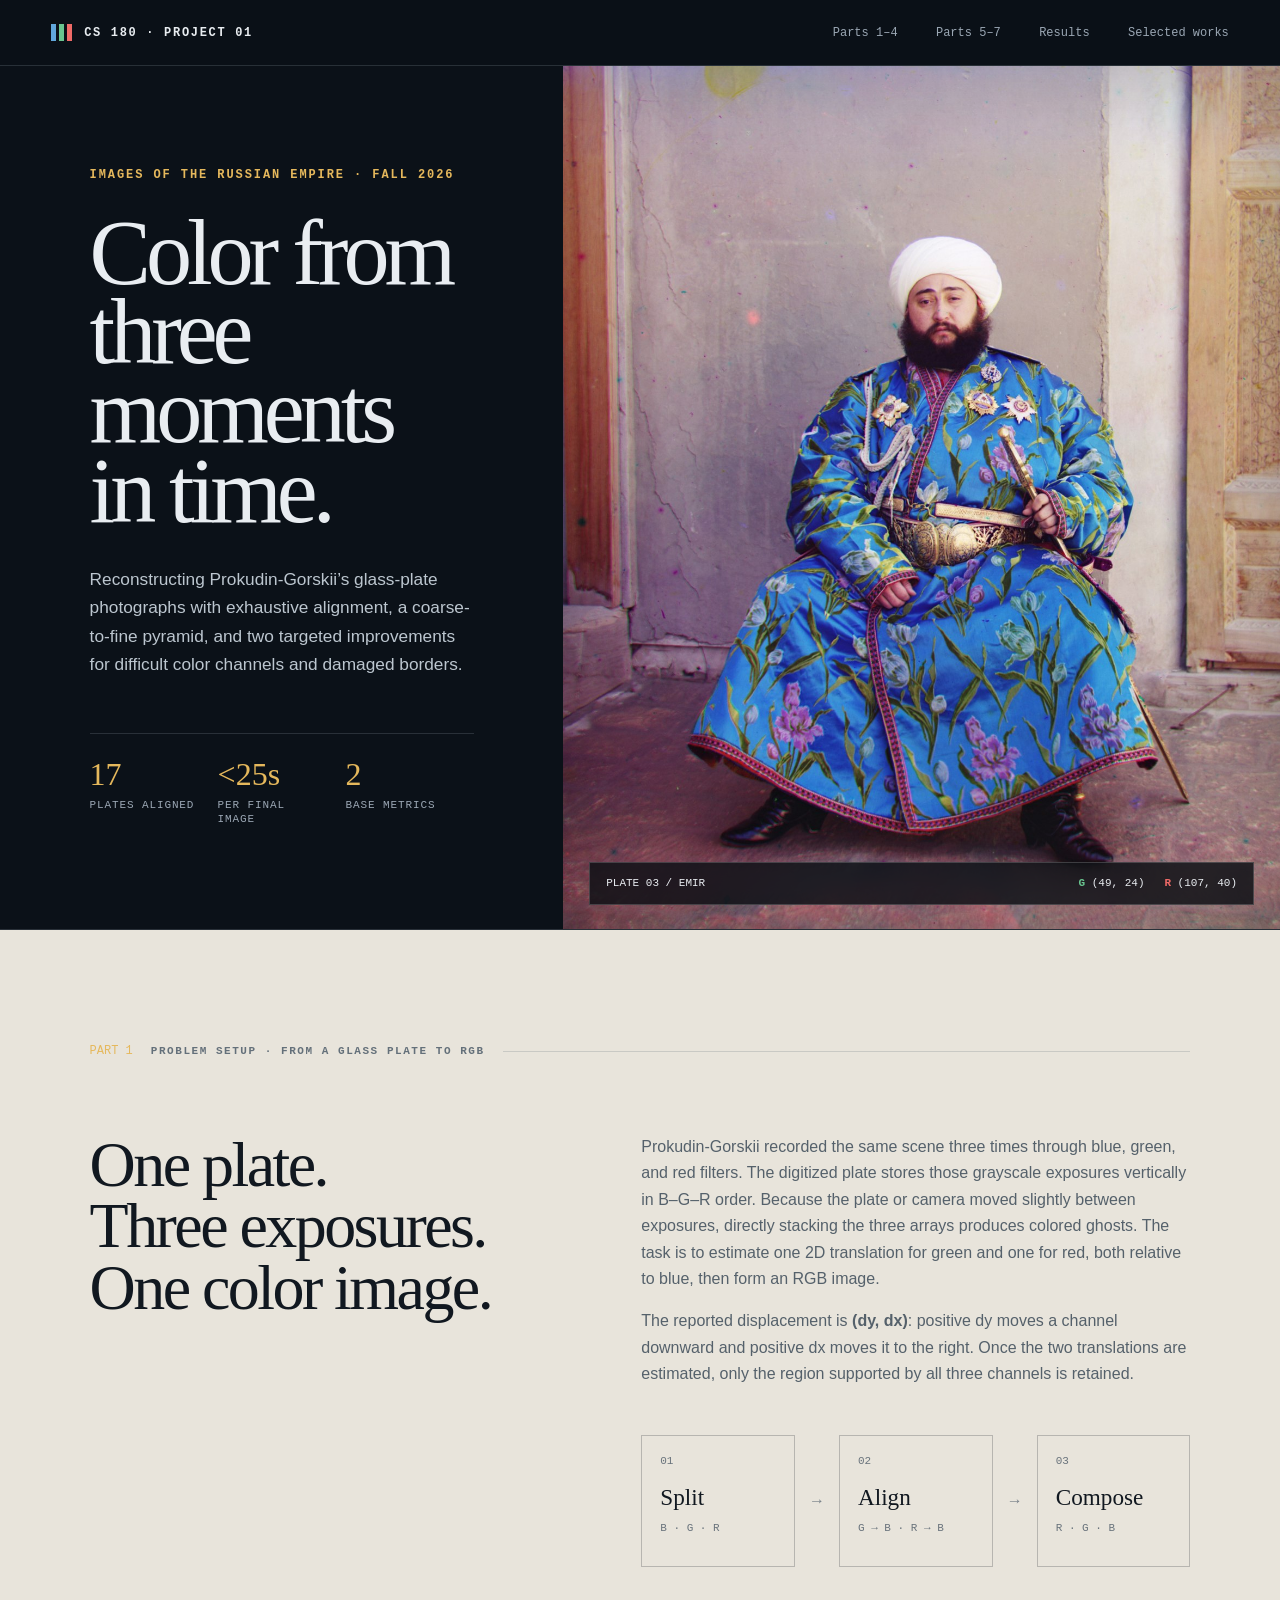
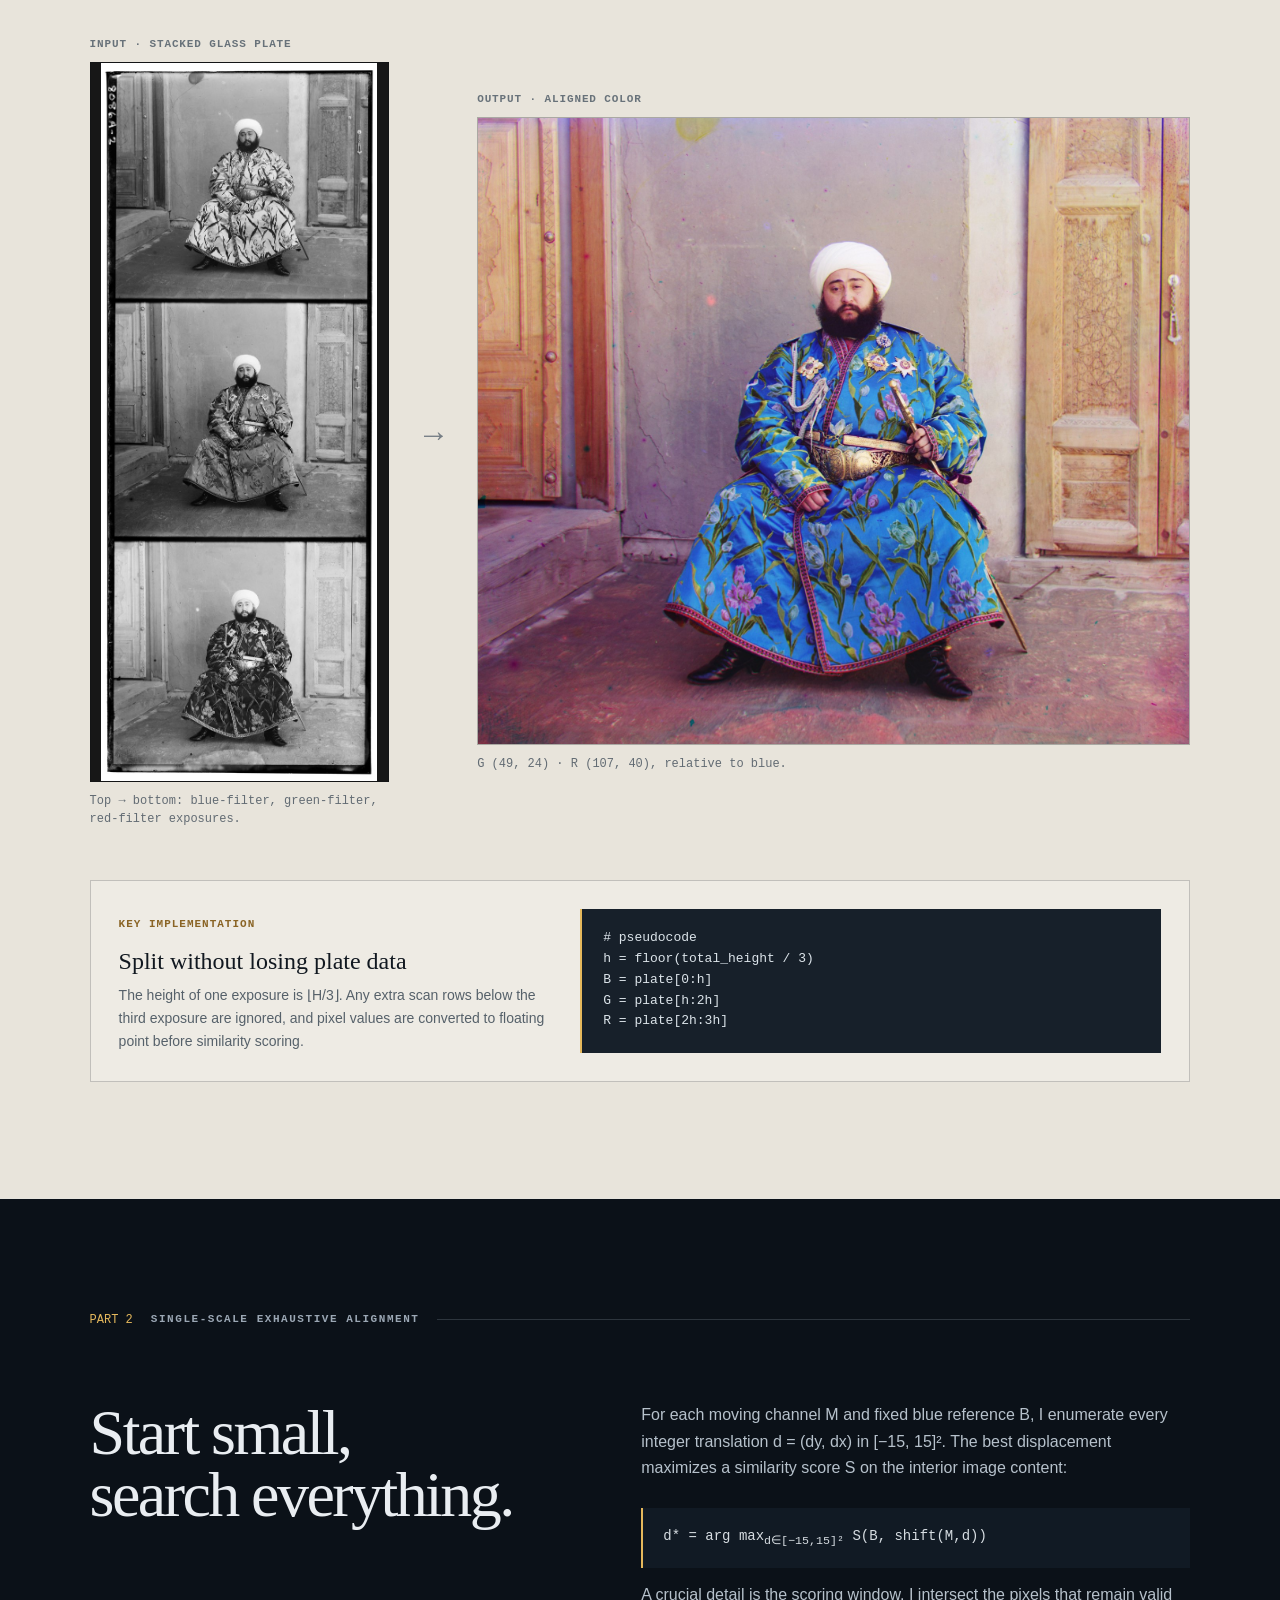
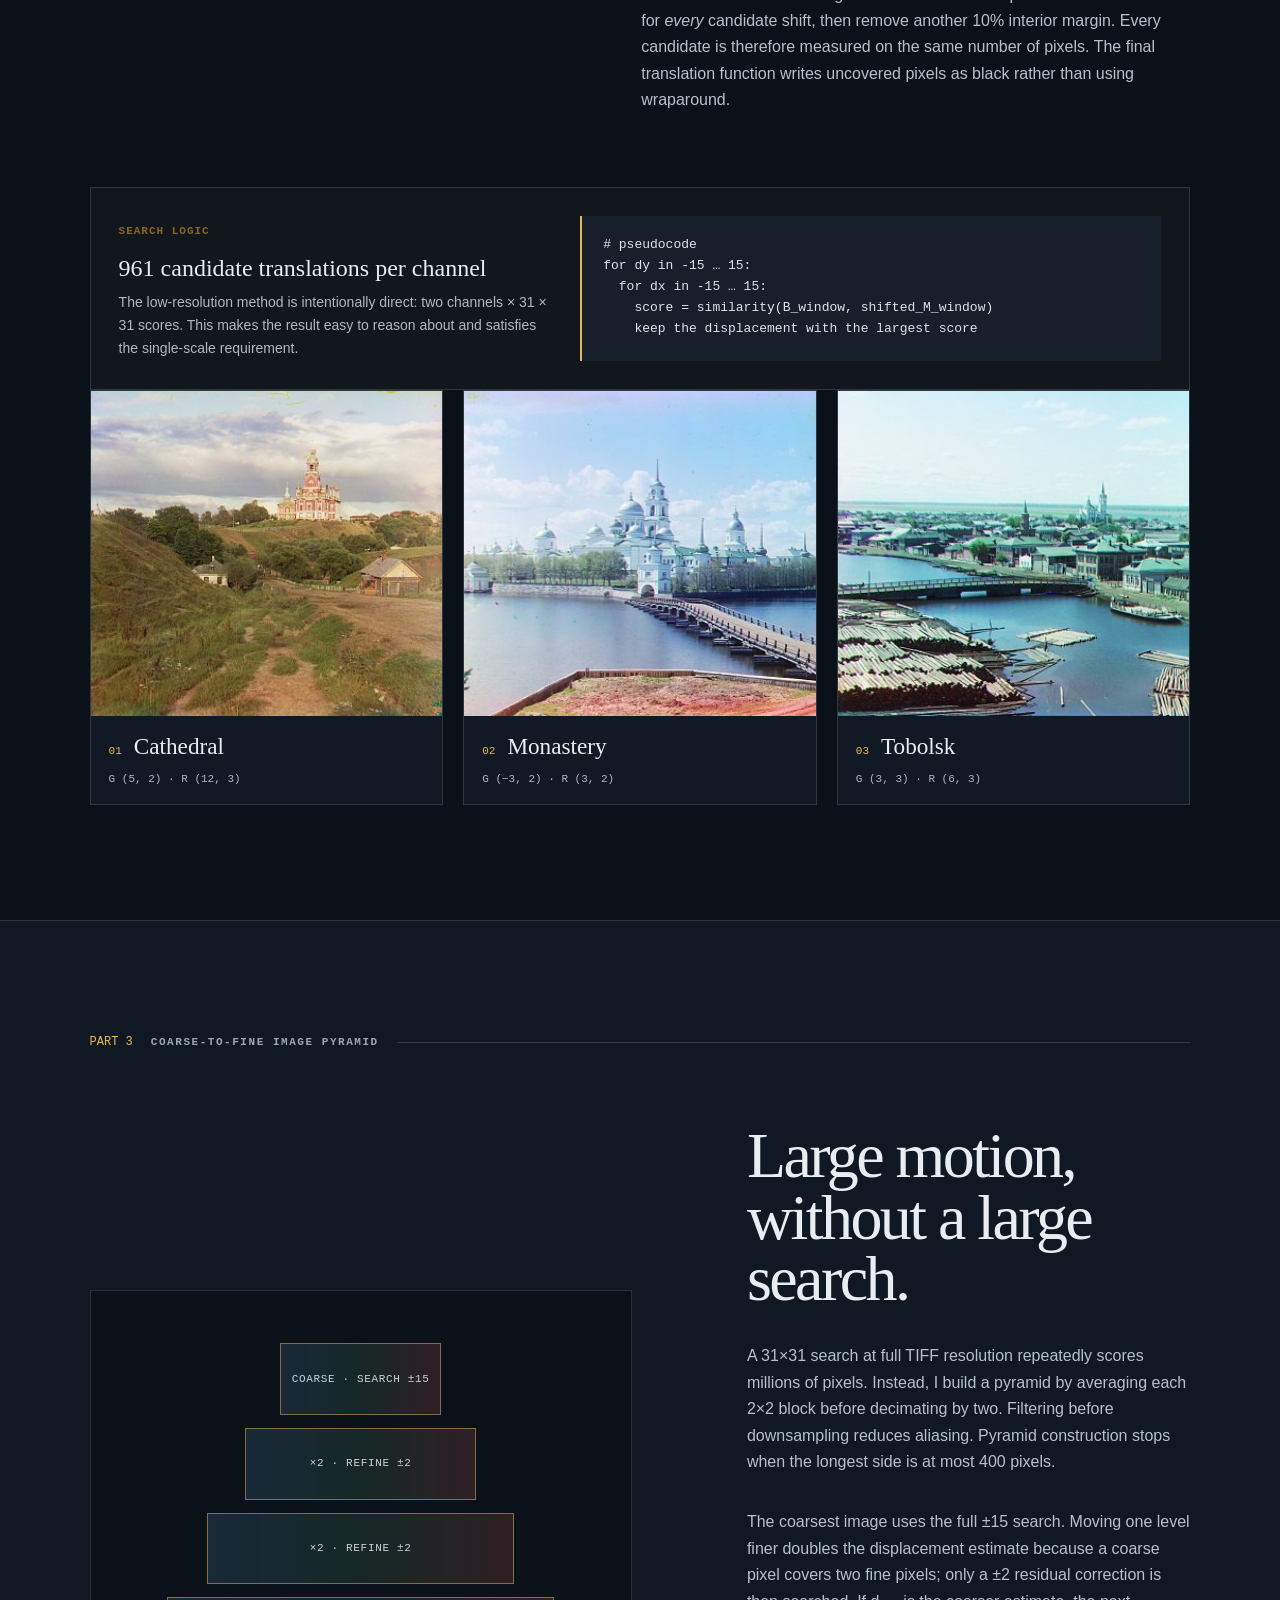
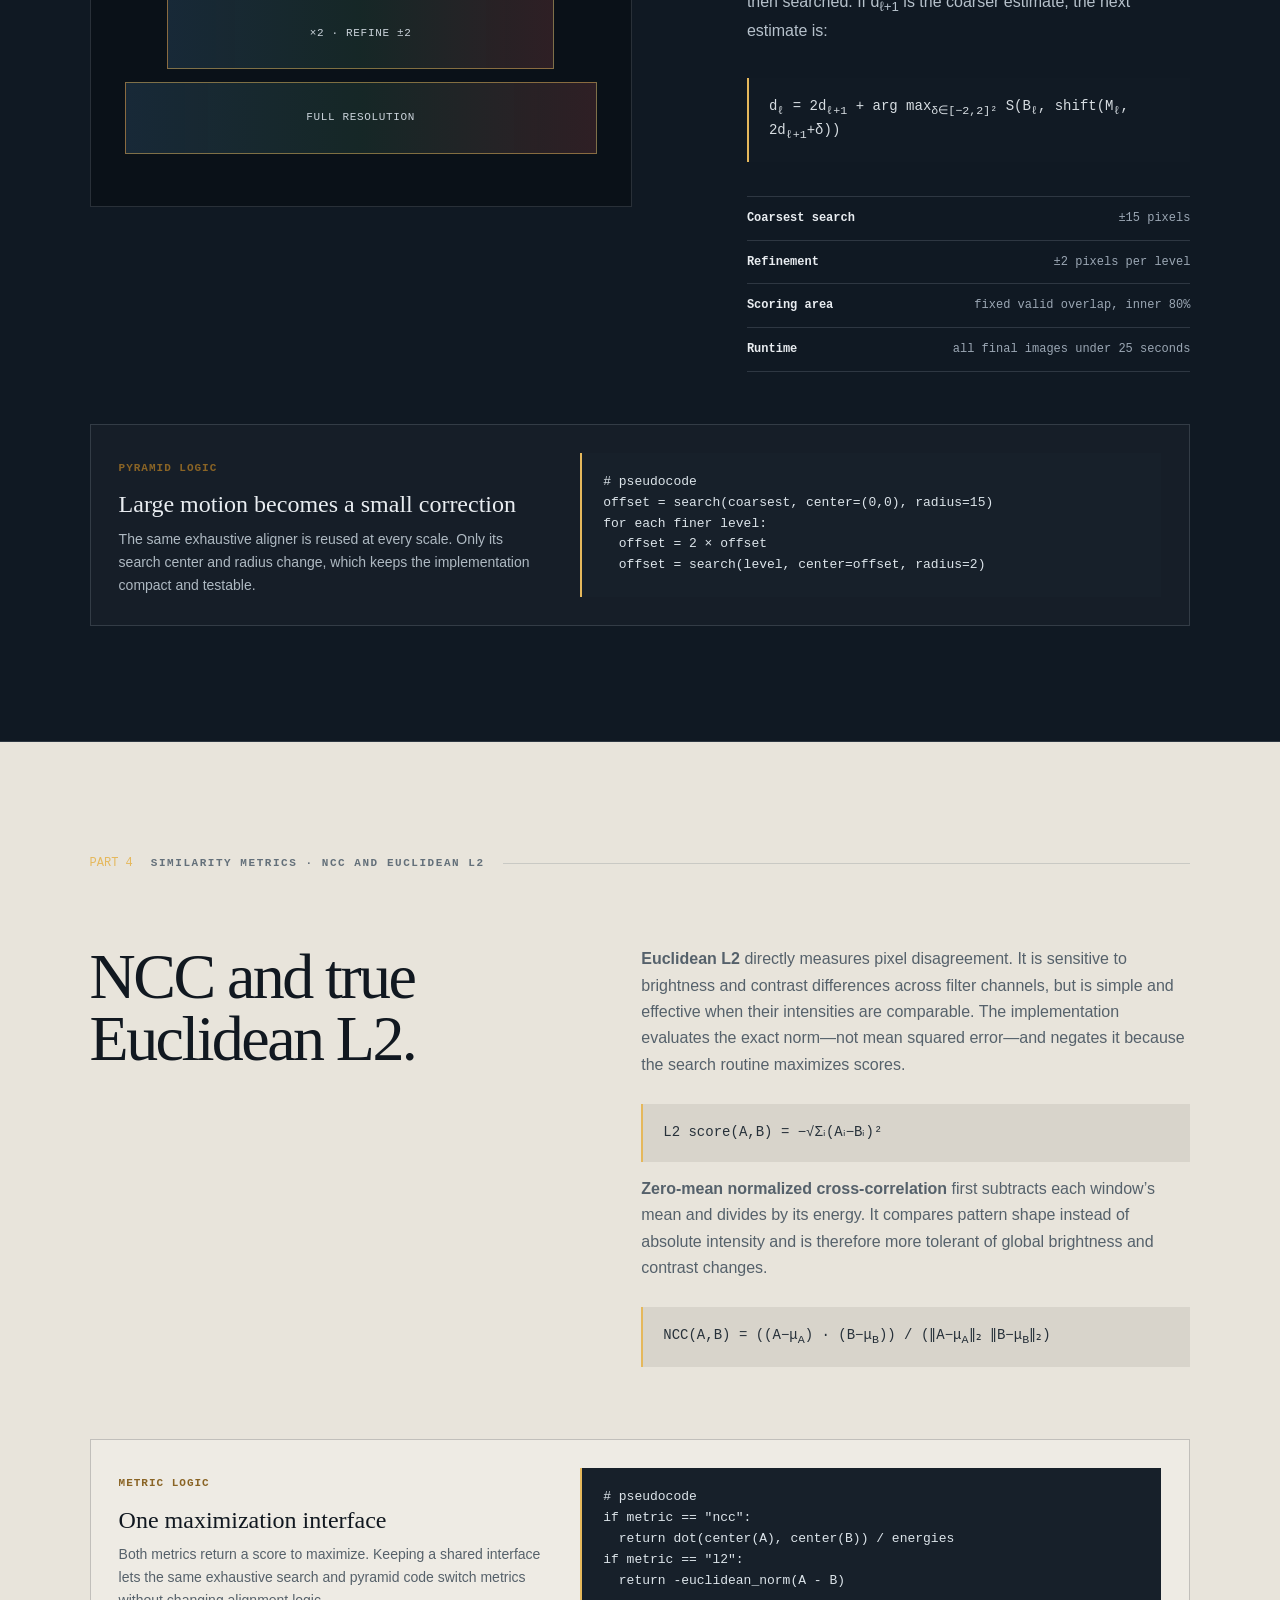
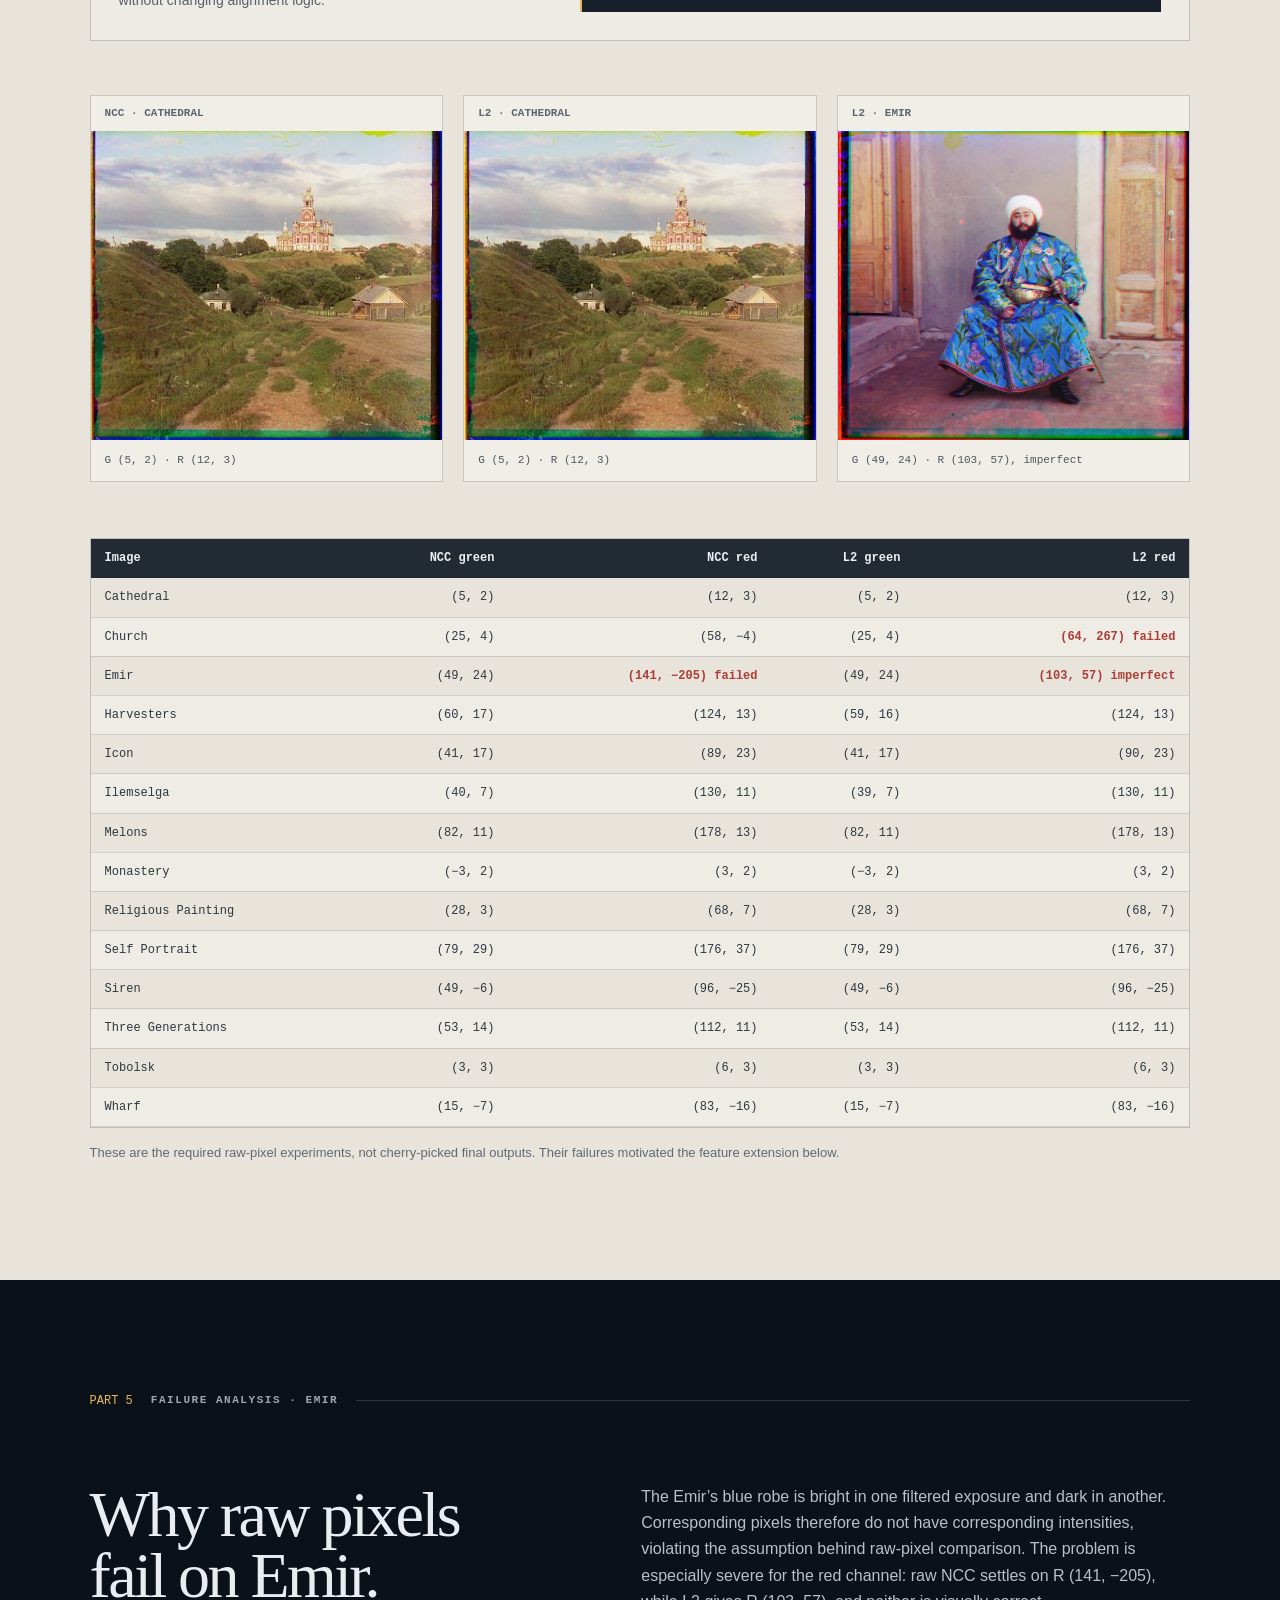
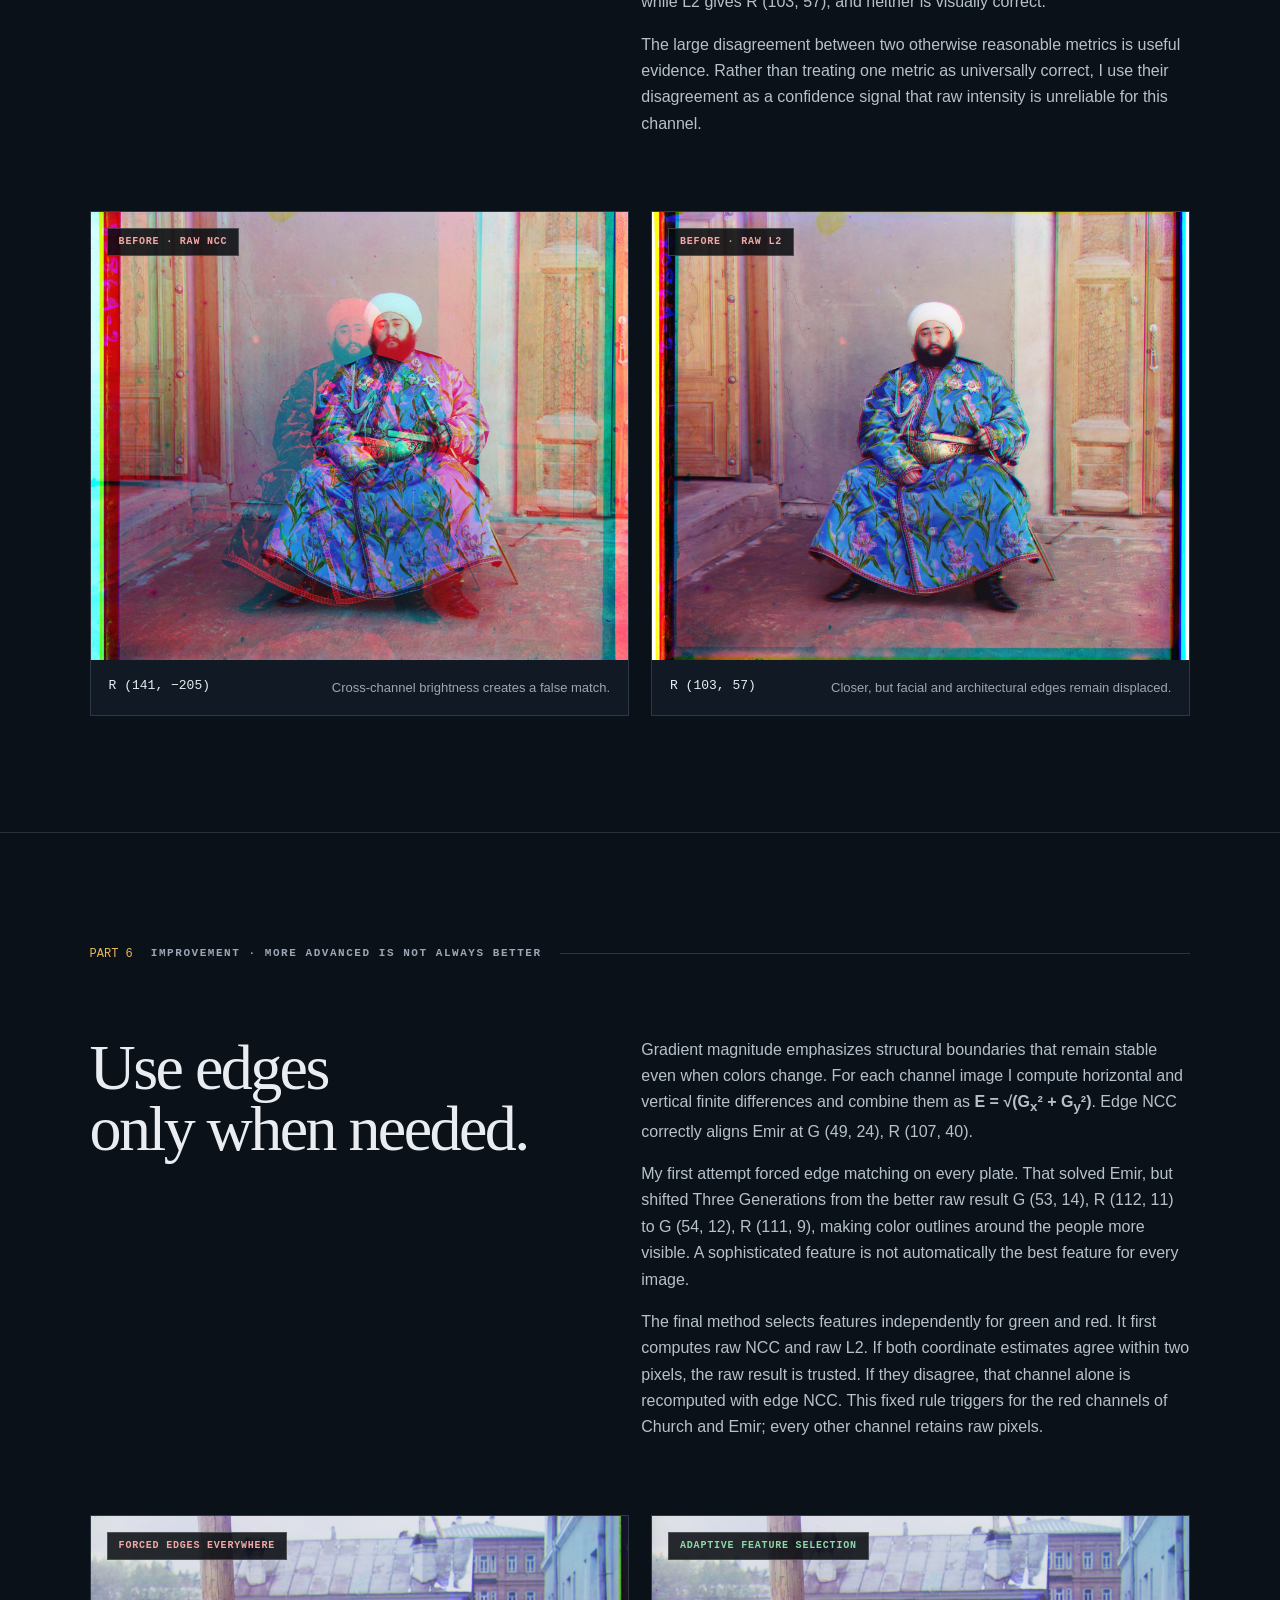
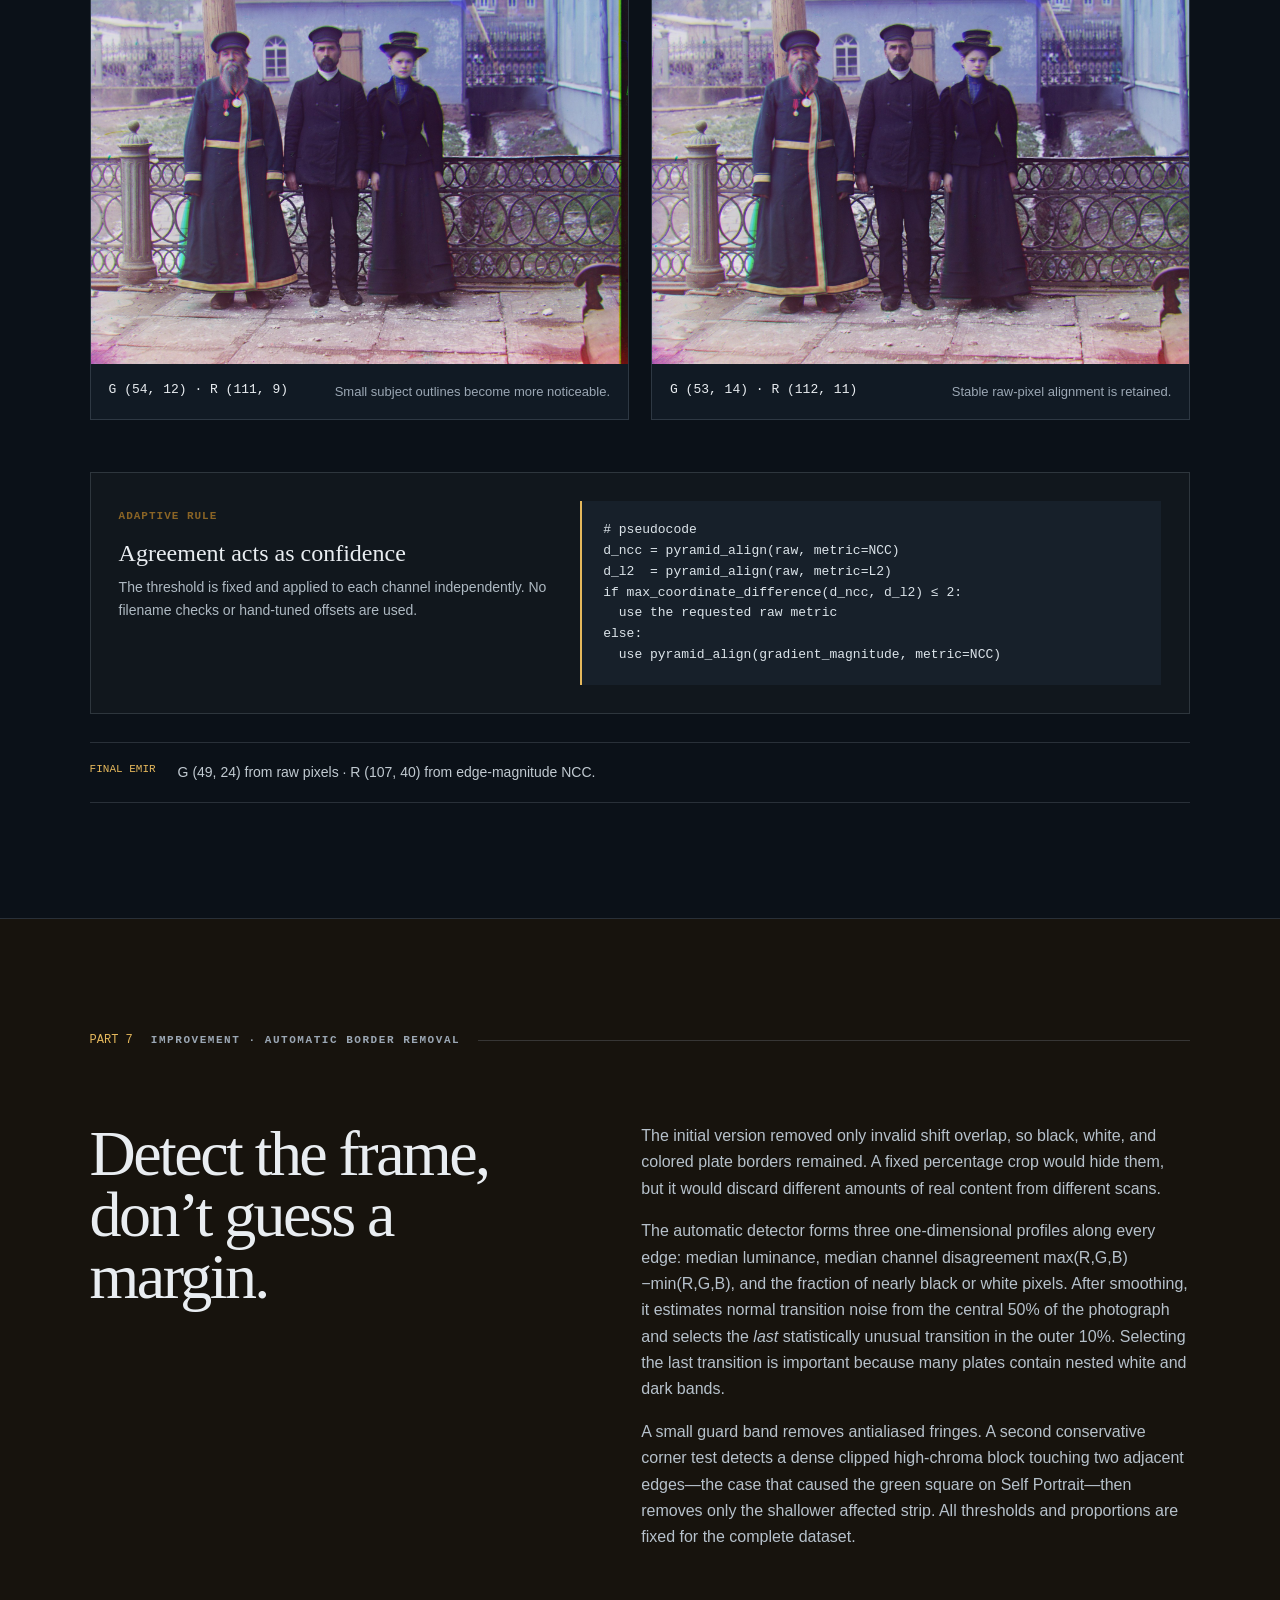
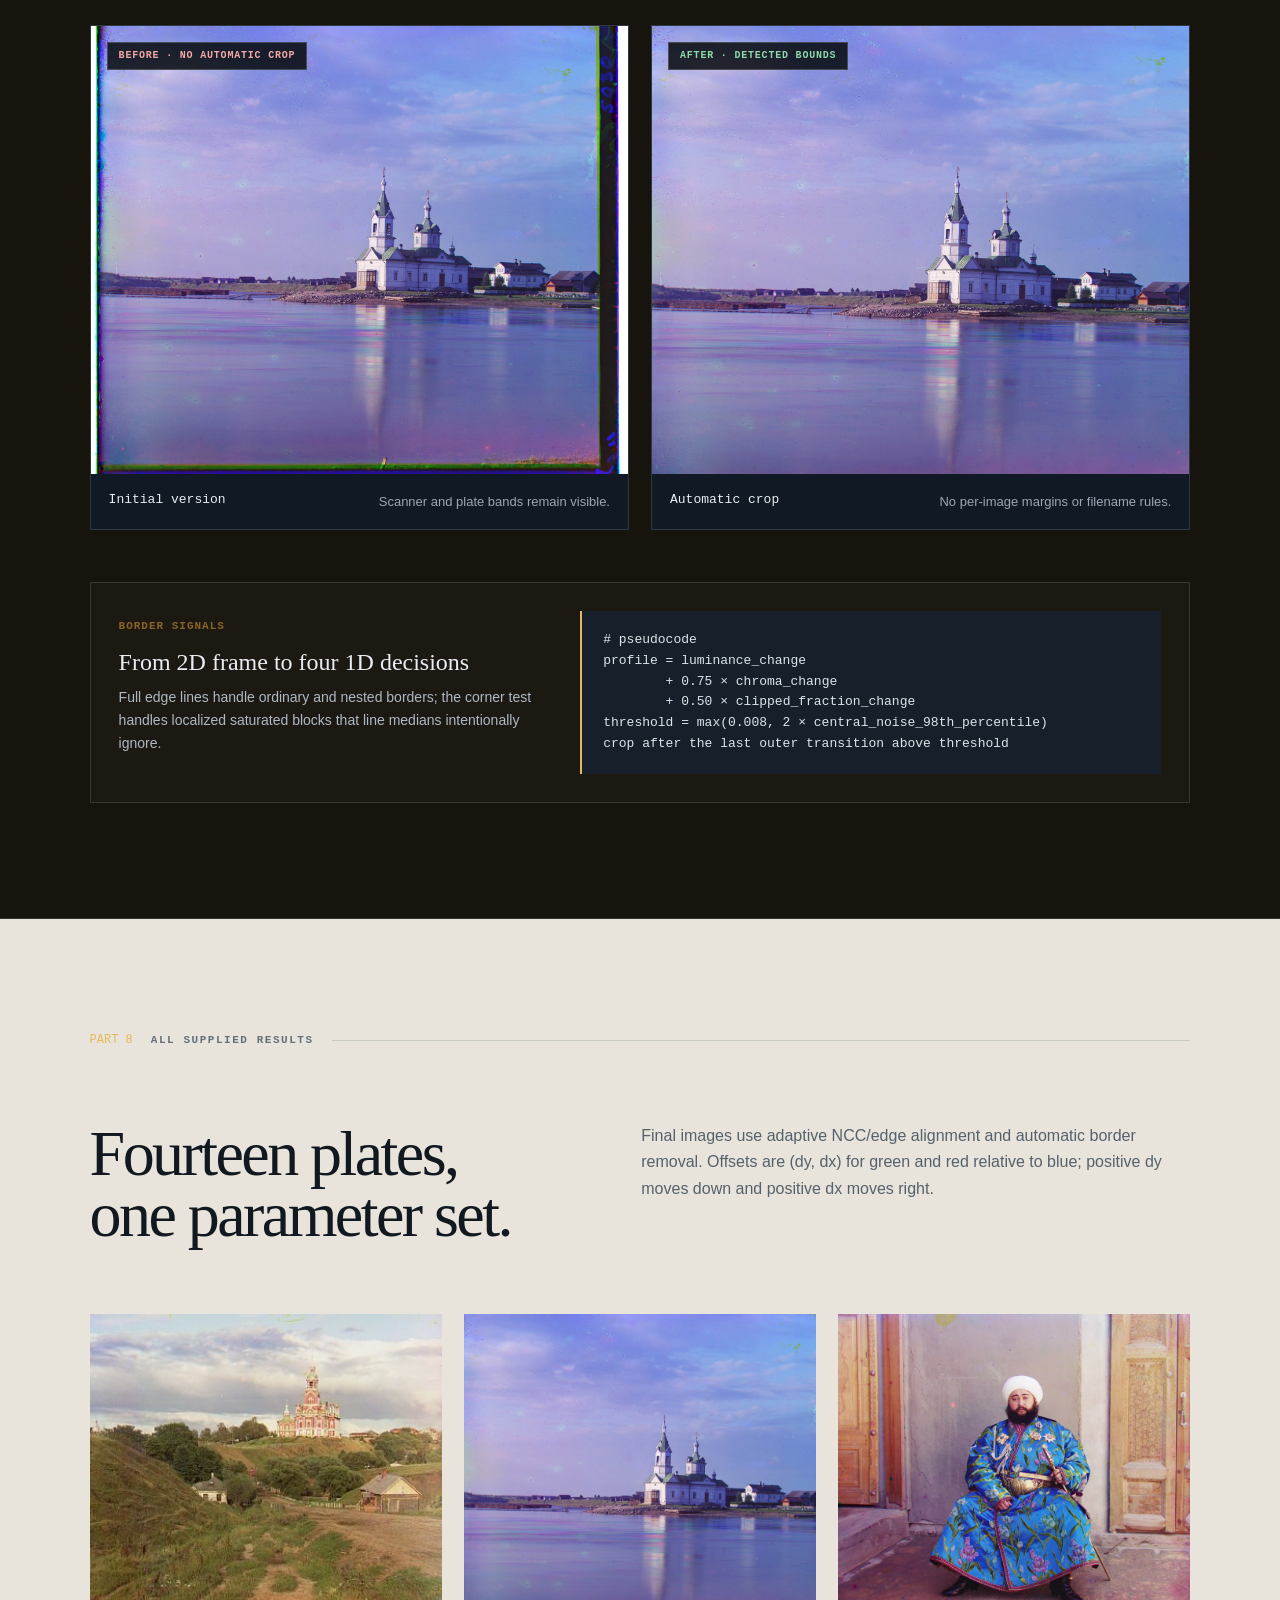
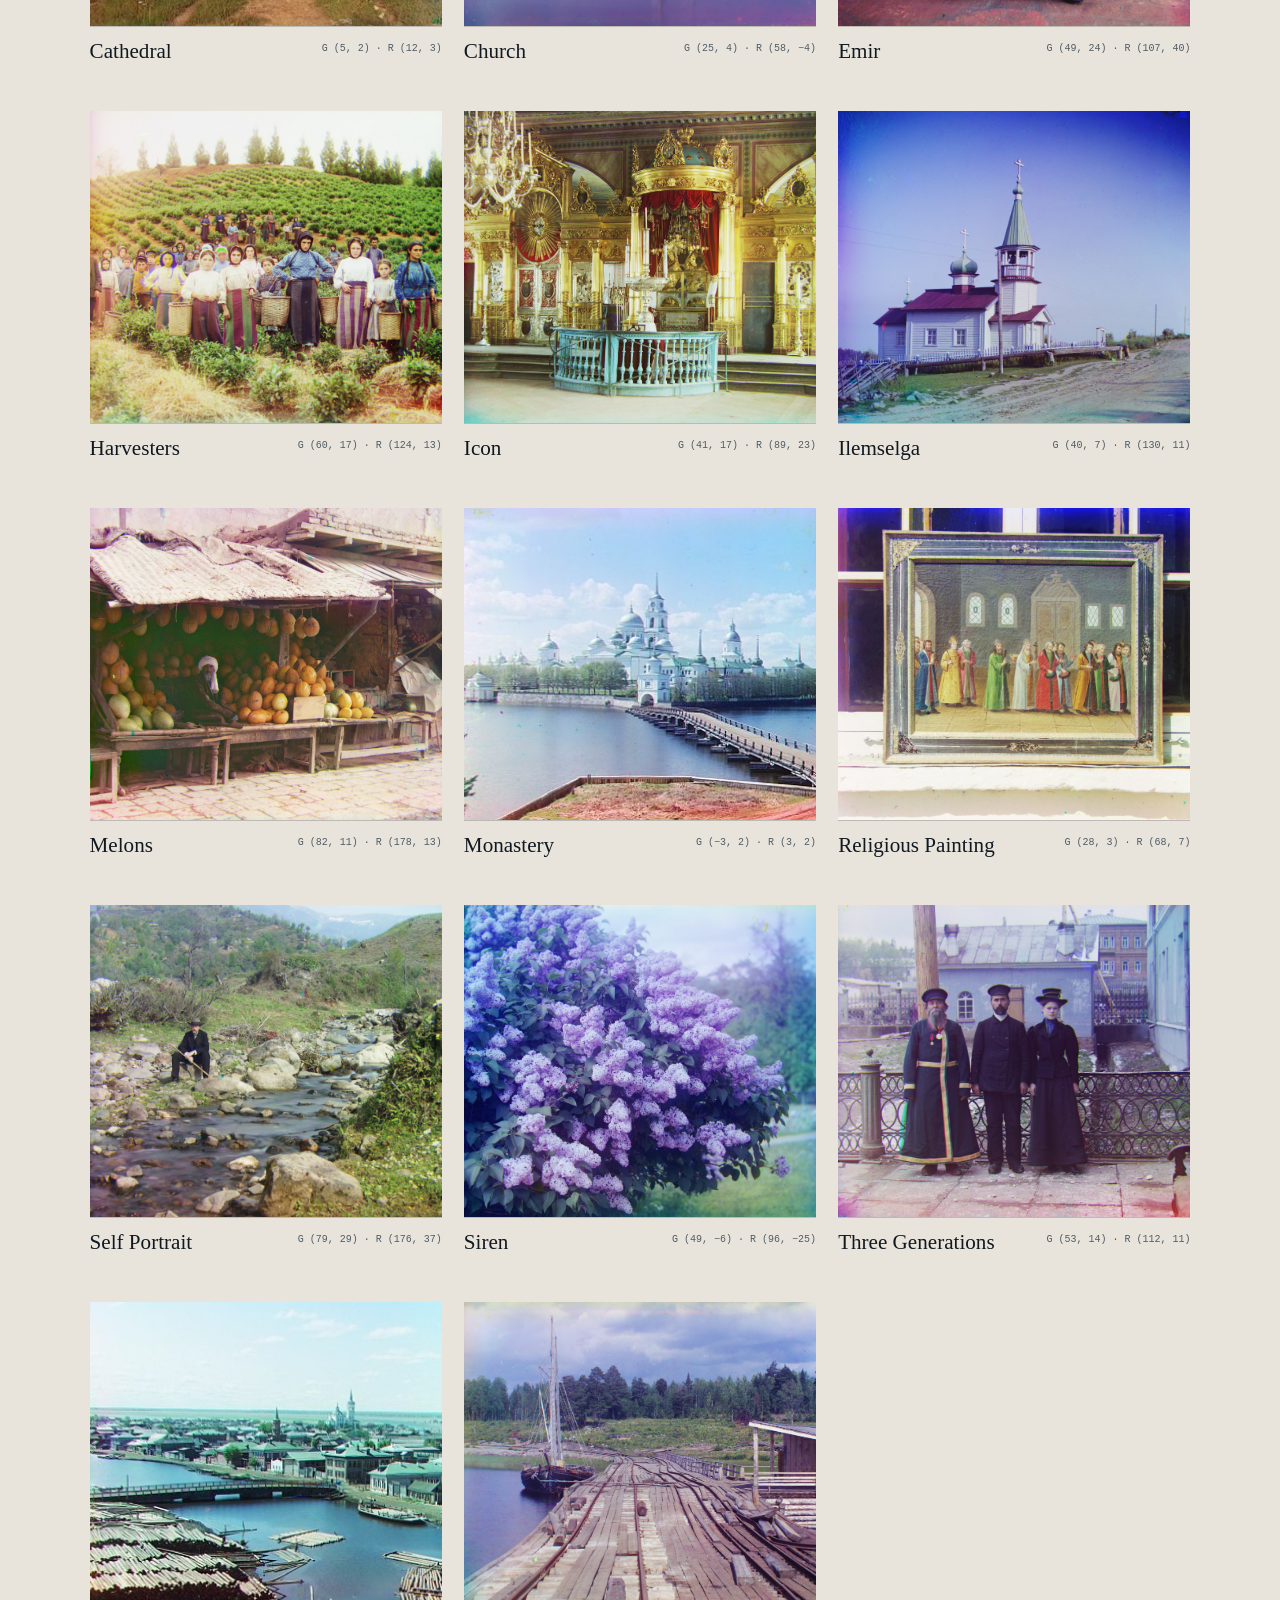
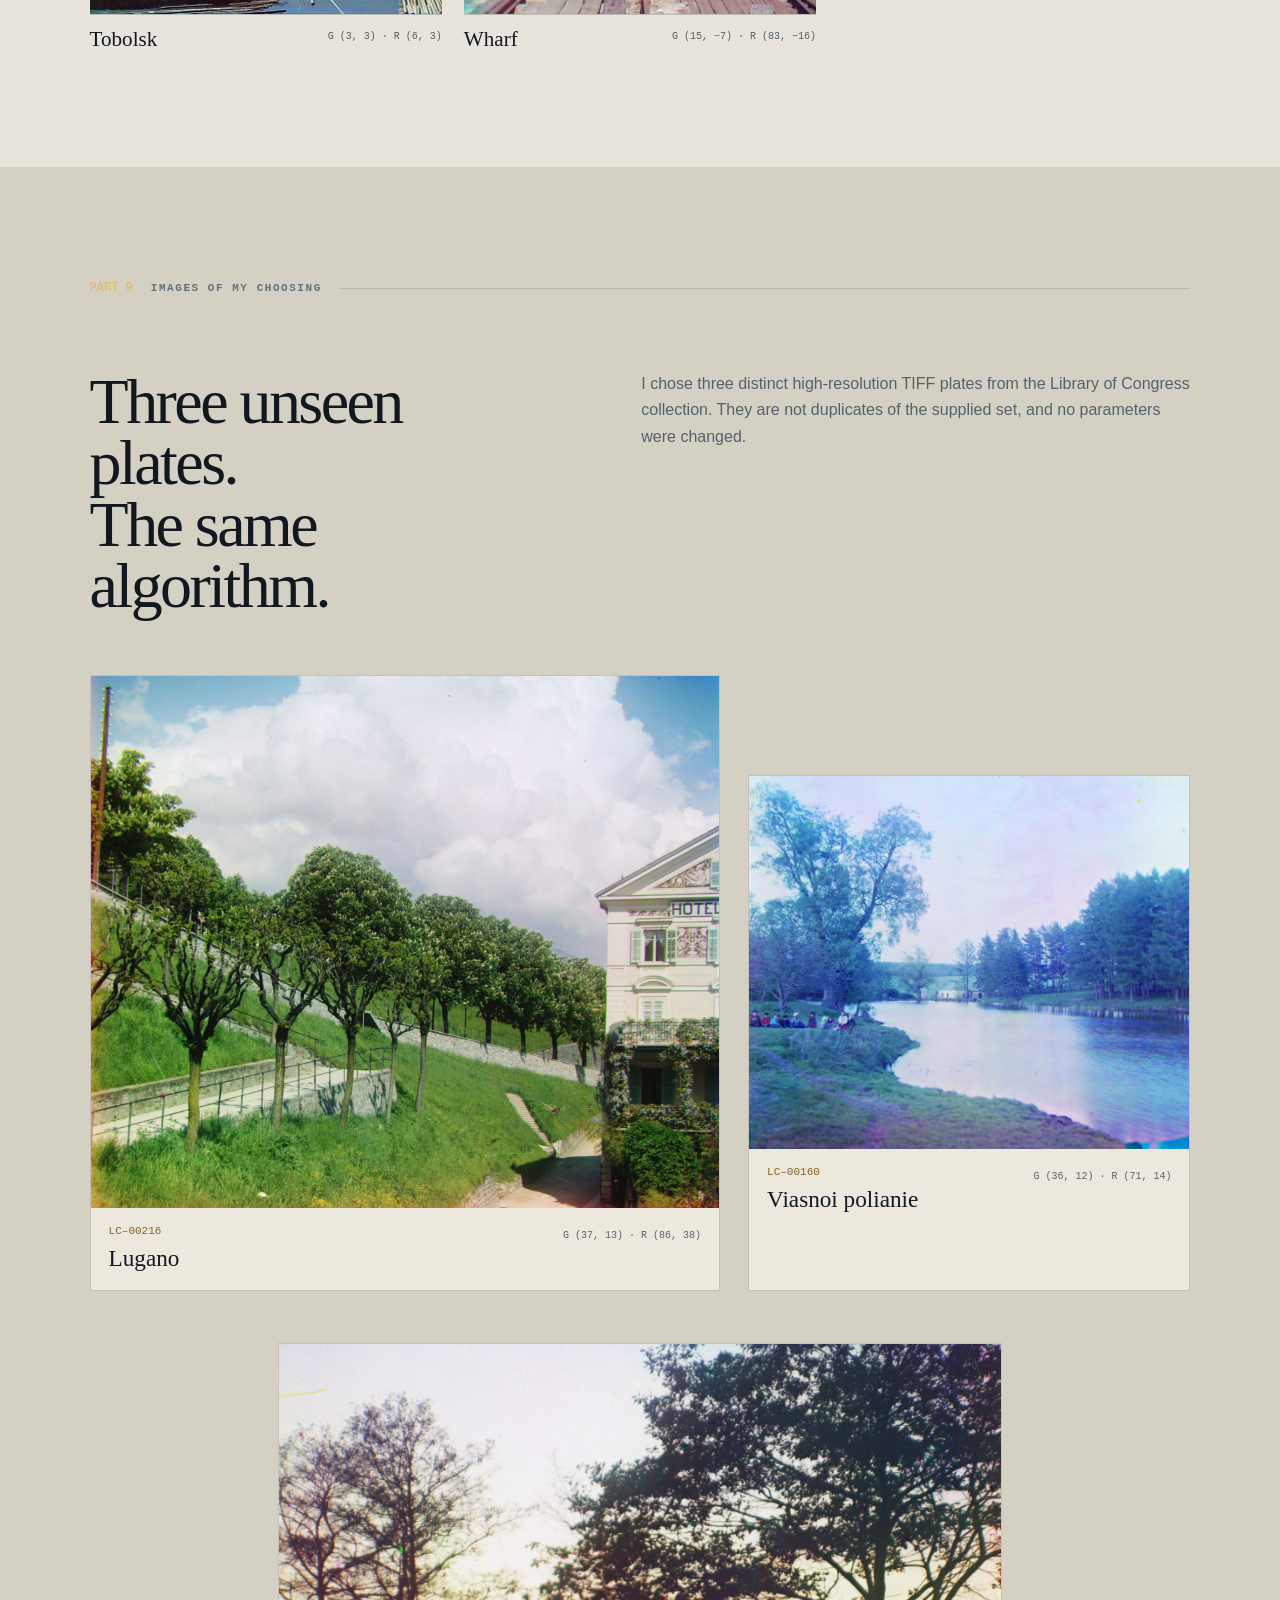
==== commit deb332d9: "Expand Project 1 report and improve border handling" ====
--- a/1/index.html
+++ b/1/index.html
@@ -14,8 +14,8 @@
       CS 180 · PROJECT 01
     </a>
     <nav aria-label="Page sections">
-      <a href="#method">Method</a>
-      <a href="#improvements">Improvements</a>
+      <a href="#method">Parts 1–4</a>
+      <a href="#improvements">Parts 5–7</a>
       <a href="#results">Results</a>
       <a href="#selected">Selected works</a>
     </nav>
@@ -40,11 +40,12 @@
     </section>
 
     <section class="light-section intro" id="method">
-      <div class="section-label"><span>01</span><p>Reconstruction pipeline</p></div>
+      <div class="section-label"><span>PART 1</span><p>Problem setup · from a glass plate to RGB</p></div>
       <div class="split-lead">
         <h2>One plate.<br>Three exposures.<br>One color image.</h2>
         <div>
-          <p>Each scan stores blue, green, and red filtered exposures from top to bottom. I split the plate into equal thirds, use blue as the fixed reference, translate green and red, and stack the aligned channels in RGB order. Blue is not mandated by the assignment; it is simply a consistent coordinate system, and any channel could serve as the reference.</p>
+          <p>Prokudin-Gorskii recorded the same scene three times through blue, green, and red filters. The digitized plate stores those grayscale exposures vertically in B–G–R order. Because the plate or camera moved slightly between exposures, directly stacking the three arrays produces colored ghosts. The task is to estimate one 2D translation for green and one for red, both relative to blue, then form an RGB image.</p>
+          <p>The reported displacement is <strong>(dy, dx)</strong>: positive dy moves a channel downward and positive dx moves it to the right. Once the two translations are estimated, only the region supported by all three channels is retained.</p>
           <div class="pipeline" aria-label="Alignment pipeline">
             <div><span>01</span><strong>Split</strong><small>B · G · R</small></div><b>→</b>
             <div><span>02</span><strong>Align</strong><small>G → B · R → B</small></div><b>→</b>
@@ -52,16 +53,38 @@
           </div>
         </div>
       </div>
+      <div class="plate-story">
+        <figure class="raw-plate"><span>INPUT · STACKED GLASS PLATE</span><img src="./media/plates/emir-stacked.jpg" alt="Emir glass plate containing blue, green, and red exposures from top to bottom" loading="lazy"><figcaption>Top → bottom: blue-filter, green-filter, red-filter exposures.</figcaption></figure>
+        <div class="plate-arrow" aria-hidden="true">→</div>
+        <figure class="plate-result"><span>OUTPUT · ALIGNED COLOR</span><img src="./media/final/emir.jpg" alt="Aligned color reconstruction of Emir" loading="lazy"><figcaption>G (49, 24) · R (107, 40), relative to blue.</figcaption></figure>
+      </div>
+      <div class="implementation-note">
+        <div><span>KEY IMPLEMENTATION</span><h3>Split without losing plate data</h3><p>The height of one exposure is ⌊H/3⌋. Any extra scan rows below the third exposure are ignored, and pixel values are converted to floating point before similarity scoring.</p></div>
+        <pre><code># pseudocode
+h = floor(total_height / 3)
+B = plate[0:h]
+G = plate[h:2h]
+R = plate[2h:3h]</code></pre>
+      </div>
     </section>
 
     <section class="dark-section">
-      <div class="section-label"><span>02</span><p>Single-scale alignment</p></div>
+      <div class="section-label"><span>PART 2</span><p>Single-scale exhaustive alignment</p></div>
       <div class="split-lead compact">
         <h2>Start small,<br>search everything.</h2>
         <div>
-          <p>For the three low-resolution JPEGs, I exhaustively evaluate every integer displacement in a [−15, 15] window. The score uses a fixed-size interior window valid for every candidate, so shifts are compared on exactly the same pixels and scanner borders do not dominate.</p>
-          <p class="formula">NCC(A,B) = ((A−μA) · (B−μB)) / (‖A−μA‖₂ ‖B−μB‖₂)</p>
-        </div>
+          <p>For each moving channel M and fixed blue reference B, I enumerate every integer translation d = (dy, dx) in [−15, 15]². The best displacement maximizes a similarity score S on the interior image content:</p>
+          <p class="formula">d* = arg max<sub>d∈[−15,15]²</sub> S(B, shift(M,d))</p>
+          <p>A crucial detail is the scoring window. I intersect the pixels that remain valid for <em>every</em> candidate shift, then remove another 10% interior margin. Every candidate is therefore measured on the same number of pixels. The final translation function writes uncovered pixels as black rather than using wraparound.</p>
+        </div>
+      </div>
+      <div class="implementation-note dark-note">
+        <div><span>SEARCH LOGIC</span><h3>961 candidate translations per channel</h3><p>The low-resolution method is intentionally direct: two channels × 31 × 31 scores. This makes the result easy to reason about and satisfies the single-scale requirement.</p></div>
+        <pre><code># pseudocode
+for dy in -15 … 15:
+  for dx in -15 … 15:
+    score = similarity(B_window, shifted_M_window)
+    keep the displacement with the largest score</code></pre>
       </div>
       <div class="image-grid three">
         <figure class="image-card"><img src="./media/final/cathedral.jpg" alt="Aligned Cathedral"><figcaption><div><span>01</span><h3>Cathedral</h3></div><p>G (5, 2) · R (12, 3)</p></figcaption></figure>
@@ -71,7 +94,7 @@
     </section>
 
     <section class="dark-section pyramid-section">
-      <div class="section-label"><span>03</span><p>Multi-scale pyramid</p></div>
+      <div class="section-label"><span>PART 3</span><p>Coarse-to-fine image pyramid</p></div>
       <div class="pyramid-grid">
         <div class="pyramid-diagram" aria-label="Coarse-to-fine pyramid">
           <div style="width:34%">COARSE · SEARCH ±15</div>
@@ -82,20 +105,40 @@
         </div>
         <div>
           <h2>Large motion,<br>without a large search.</h2>
-          <p>Full-resolution TIFFs make a wide exhaustive search too expensive. I repeatedly apply a 2×2 box filter and downsample by two until the longest side is at most 400 pixels. The coarsest level searches broadly; each finer level doubles the estimate and refines it in a ±2 neighborhood.</p>
+          <p>A 31×31 search at full TIFF resolution repeatedly scores millions of pixels. Instead, I build a pyramid by averaging each 2×2 block before decimating by two. Filtering before downsampling reduces aliasing. Pyramid construction stops when the longest side is at most 400 pixels.</p>
+          <p>The coarsest image uses the full ±15 search. Moving one level finer doubles the displacement estimate because a coarse pixel covers two fine pixels; only a ±2 residual correction is then searched. If d<sub>ℓ+1</sub> is the coarser estimate, the next estimate is:</p>
+          <p class="formula">d<sub>ℓ</sub> = 2d<sub>ℓ+1</sub> + arg max<sub>δ∈[−2,2]²</sub> S(B<sub>ℓ</sub>, shift(M<sub>ℓ</sub>, 2d<sub>ℓ+1</sub>+δ))</p>
           <ul class="facts"><li><strong>Coarsest search</strong><span>±15 pixels</span></li><li><strong>Refinement</strong><span>±2 pixels per level</span></li><li><strong>Scoring area</strong><span>fixed valid overlap, inner 80%</span></li><li><strong>Runtime</strong><span>all final images under 25 seconds</span></li></ul>
         </div>
       </div>
+      <div class="implementation-note dark-note">
+        <div><span>PYRAMID LOGIC</span><h3>Large motion becomes a small correction</h3><p>The same exhaustive aligner is reused at every scale. Only its search center and radius change, which keeps the implementation compact and testable.</p></div>
+        <pre><code># pseudocode
+offset = search(coarsest, center=(0,0), radius=15)
+for each finer level:
+  offset = 2 × offset
+  offset = search(level, center=offset, radius=2)</code></pre>
+      </div>
     </section>
 
     <section class="paper-section metrics">
-      <div class="section-label"><span>04</span><p>Required base metrics</p></div>
+      <div class="section-label"><span>PART 4</span><p>Similarity metrics · NCC and Euclidean L2</p></div>
       <div class="split-lead compact">
         <h2>NCC and true<br>Euclidean L2.</h2>
         <div>
-          <p>I implemented both normalized cross-correlation and the exact Euclidean distance <strong>‖A−B‖₂</strong> on raw RGB-channel intensities. The L2 score is negated because the search routine maximizes scores. All displacement candidates use the same number of pixels; this avoids a small-overlap candidate appearing artificially better.</p>
+          <p><strong>Euclidean L2</strong> directly measures pixel disagreement. It is sensitive to brightness and contrast differences across filter channels, but is simple and effective when their intensities are comparable. The implementation evaluates the exact norm—not mean squared error—and negates it because the search routine maximizes scores.</p>
           <p class="formula light">L2 score(A,B) = −√Σᵢ(Aᵢ−Bᵢ)²</p>
-        </div>
+          <p><strong>Zero-mean normalized cross-correlation</strong> first subtracts each window’s mean and divides by its energy. It compares pattern shape instead of absolute intensity and is therefore more tolerant of global brightness and contrast changes.</p>
+          <p class="formula light">NCC(A,B) = ((A−μ<sub>A</sub>) · (B−μ<sub>B</sub>)) / (‖A−μ<sub>A</sub>‖₂ ‖B−μ<sub>B</sub>‖₂)</p>
+        </div>
+      </div>
+      <div class="implementation-note light-note">
+        <div><span>METRIC LOGIC</span><h3>One maximization interface</h3><p>Both metrics return a score to maximize. Keeping a shared interface lets the same exhaustive search and pyramid code switch metrics without changing alignment logic.</p></div>
+        <pre><code># pseudocode
+if metric == "ncc":
+  return dot(center(A), center(B)) / energies
+if metric == "l2":
+  return -euclidean_norm(A - B)</code></pre>
       </div>
       <div class="metric-examples">
         <figure><span>NCC · Cathedral</span><img src="./media/metrics/cathedral-ncc.jpg" alt="Cathedral aligned with NCC" loading="lazy"><figcaption>G (5, 2) · R (12, 3)</figcaption></figure>
@@ -126,33 +169,61 @@
       <p class="table-note">These are the required raw-pixel experiments, not cherry-picked final outputs. Their failures motivated the feature extension below.</p>
     </section>
 
-    <section class="dark-section improvements" id="improvements">
-      <div class="section-label"><span>05</span><p>Improvement one · better features</p></div>
-      <div class="split-lead compact">
-        <h2>When intensity lies,<br>follow the edges.</h2>
-        <p>Raw channels can represent the same material with very different brightness. My first extension forced gradient features everywhere: it fixed Emir, but slightly worsened already-stable images such as Three Generations. The final rule instead computes raw NCC and L2 first. If their offsets differ by more than two pixels, only that channel is realigned with gradient-magnitude NCC. Church and Emir’s red channels trigger this fixed, filename-independent fallback.</p>
+    <section class="dark-section failure" id="improvements">
+      <div class="section-label"><span>PART 5</span><p>Failure analysis · Emir</p></div>
+      <div class="split-lead compact">
+        <h2>Why raw pixels<br>fail on Emir.</h2>
+        <div><p>The Emir’s blue robe is bright in one filtered exposure and dark in another. Corresponding pixels therefore do not have corresponding intensities, violating the assumption behind raw-pixel comparison. The problem is especially severe for the red channel: raw NCC settles on R (141, −205), while L2 gives R (103, 57), and neither is visually correct.</p><p>The large disagreement between two otherwise reasonable metrics is useful evidence. Rather than treating one metric as universally correct, I use their disagreement as a confidence signal that raw intensity is unreliable for this channel.</p></div>
       </div>
       <div class="comparison-grid">
         <figure><span class="tag bad">Before · raw NCC</span><img src="./media/before/emir-raw.jpg" alt="Misaligned Emir from raw NCC" loading="lazy"><figcaption><strong>R (141, −205)</strong><span>Cross-channel brightness creates a false match.</span></figcaption></figure>
-        <figure><span class="tag good">After · adaptive edge fallback</span><img src="./media/final/emir.jpg" alt="Correctly aligned Emir after feature fallback" loading="lazy"><figcaption><strong>R (107, 40)</strong><span>Face, robe, and architecture now share structure.</span></figcaption></figure>
-      </div>
-      <div class="decision-rule"><span>DECISION RULE</span><p>NCC/L2 agree within 2 px → retain raw pixels. Otherwise → edge-magnitude NCC for that channel only.</p></div>
+        <figure><span class="tag bad">Before · raw L2</span><img src="./media/metrics/emir-l2.jpg" alt="Imperfect Emir from raw Euclidean L2" loading="lazy"><figcaption><strong>R (103, 57)</strong><span>Closer, but facial and architectural edges remain displaced.</span></figcaption></figure>
+      </div>
+    </section>
+
+    <section class="dark-section improvements">
+      <div class="section-label"><span>PART 6</span><p>Improvement · more advanced is not always better</p></div>
+      <div class="split-lead compact">
+        <h2>Use edges<br>only when needed.</h2>
+        <div><p>Gradient magnitude emphasizes structural boundaries that remain stable even when colors change. For each channel image I compute horizontal and vertical finite differences and combine them as <strong>E = √(G<sub>x</sub>² + G<sub>y</sub>²)</strong>. Edge NCC correctly aligns Emir at G (49, 24), R (107, 40).</p><p>My first attempt forced edge matching on every plate. That solved Emir, but shifted Three Generations from the better raw result G (53, 14), R (112, 11) to G (54, 12), R (111, 9), making color outlines around the people more visible. A sophisticated feature is not automatically the best feature for every image.</p><p>The final method selects features independently for green and red. It first computes raw NCC and raw L2. If both coordinate estimates agree within two pixels, the raw result is trusted. If they disagree, that channel alone is recomputed with edge NCC. This fixed rule triggers for the red channels of Church and Emir; every other channel retains raw pixels.</p></div>
+      </div>
+      <div class="comparison-grid">
+        <figure><span class="tag bad">Forced edges everywhere</span><img src="./media/metrics/three-generations-edges.jpg" alt="Three Generations aligned using forced edge features" loading="lazy"><figcaption><strong>G (54, 12) · R (111, 9)</strong><span>Small subject outlines become more noticeable.</span></figcaption></figure>
+        <figure><span class="tag good">Adaptive feature selection</span><img src="./media/final/three_generations.jpg" alt="Three Generations using adaptive feature selection" loading="lazy"><figcaption><strong>G (53, 14) · R (112, 11)</strong><span>Stable raw-pixel alignment is retained.</span></figcaption></figure>
+      </div>
+      <div class="implementation-note dark-note">
+        <div><span>ADAPTIVE RULE</span><h3>Agreement acts as confidence</h3><p>The threshold is fixed and applied to each channel independently. No filename checks or hand-tuned offsets are used.</p></div>
+        <pre><code># pseudocode
+d_ncc = pyramid_align(raw, metric=NCC)
+d_l2  = pyramid_align(raw, metric=L2)
+if max_coordinate_difference(d_ncc, d_l2) ≤ 2:
+  use the requested raw metric
+else:
+  use pyramid_align(gradient_magnitude, metric=NCC)</code></pre>
+      </div>
+      <div class="decision-rule"><span>FINAL EMIR</span><p>G (49, 24) from raw pixels · R (107, 40) from edge-magnitude NCC.</p></div>
     </section>
 
     <section class="warm-section">
-      <div class="section-label"><span>06</span><p>Improvement two · automatic borders</p></div>
+      <div class="section-label"><span>PART 7</span><p>Improvement · automatic border removal</p></div>
       <div class="split-lead compact">
         <h2>Detect the frame,<br>don’t guess a margin.</h2>
-        <p>The initial version left black, white, and colored plate borders. A fixed crop would hide the symptom but remove a different amount of real content from every scan. The improved detector measures line-wise luminance, channel disagreement, and clipped-pixel density near all four edges. It crops after the last statistically unusual transition in the outer 10%, followed by a small proportional guard for antialiased fringes. All thresholds are shared across the dataset.</p>
+        <div><p>The initial version removed only invalid shift overlap, so black, white, and colored plate borders remained. A fixed percentage crop would hide them, but it would discard different amounts of real content from different scans.</p><p>The automatic detector forms three one-dimensional profiles along every edge: median luminance, median channel disagreement max(R,G,B)−min(R,G,B), and the fraction of nearly black or white pixels. After smoothing, it estimates normal transition noise from the central 50% of the photograph and selects the <em>last</em> statistically unusual transition in the outer 10%. Selecting the last transition is important because many plates contain nested white and dark bands.</p><p>A small guard band removes antialiased fringes. A second conservative corner test detects a dense clipped high-chroma block touching two adjacent edges—the case that caused the green square on Self Portrait—then removes only the shallower affected strip. All thresholds and proportions are fixed for the complete dataset.</p></div>
       </div>
       <div class="comparison-grid">
         <figure><span class="tag bad">Before · no automatic crop</span><img src="./media/before/church-raw.jpg" alt="Church before automatic border handling" loading="lazy"><figcaption><strong>Initial version</strong><span>Scanner and plate bands remain visible.</span></figcaption></figure>
         <figure><span class="tag good">After · detected bounds</span><img src="./media/final/church.jpg" alt="Church after automatic border handling" loading="lazy"><figcaption><strong>Automatic crop</strong><span>No per-image margins or filename rules.</span></figcaption></figure>
       </div>
+      <div class="implementation-note dark-note"><div><span>BORDER SIGNALS</span><h3>From 2D frame to four 1D decisions</h3><p>Full edge lines handle ordinary and nested borders; the corner test handles localized saturated blocks that line medians intentionally ignore.</p></div><pre><code># pseudocode
+profile = luminance_change
+        + 0.75 × chroma_change
+        + 0.50 × clipped_fraction_change
+threshold = max(0.008, 2 × central_noise_98th_percentile)
+crop after the last outer transition above threshold</code></pre></div>
     </section>
 
     <section class="paper-section results" id="results">
-      <div class="section-label"><span>07</span><p>All supplied results</p></div>
+      <div class="section-label"><span>PART 8</span><p>All supplied results</p></div>
       <div class="split-lead compact"><h2>Fourteen plates,<br>one parameter set.</h2><p>Final images use adaptive NCC/edge alignment and automatic border removal. Offsets are (dy, dx) for green and red relative to blue; positive dy moves down and positive dx moves right.</p></div>
       <div class="results-grid">
         <figure><img src="./media/final/cathedral.jpg" alt="Cathedral" loading="lazy"><figcaption><h3>Cathedral</h3><p>G (5, 2) · R (12, 3)</p></figcaption></figure>
@@ -173,7 +244,7 @@
     </section>
 
     <section class="selected-section" id="selected">
-      <div class="section-label"><span>08</span><p>Selected from the archive</p></div>
+      <div class="section-label"><span>PART 9</span><p>Images of my choosing</p></div>
       <div class="split-lead compact"><h2>Three unseen plates.<br>The same algorithm.</h2><p>I chose three distinct high-resolution TIFF plates from the Library of Congress collection. They are not duplicates of the supplied set, and no parameters were changed.</p></div>
       <div class="selected-grid">
         <figure><img src="./media/selected/lugano.jpg" alt="Lugano" loading="lazy"><figcaption><div><span>LC–00216</span><h3>Lugano</h3></div><p>G (37, 13) · R (86, 38)</p></figcaption></figure>
@@ -184,7 +255,7 @@
     </section>
 
     <section class="dark-section limitation">
-      <div class="section-label"><span>09</span><p>What translation cannot fix</p></div>
+      <div class="section-label"><span>PART 10</span><p>Limitations · what translation cannot fix</p></div>
       <div class="limitation-grid">
         <img src="./media/final/three_generations.jpg" alt="Three Generations showing localized subject motion" loading="lazy">
         <div><h2>A sharp scene can still contain color ghosts.</h2><p>In Three Generations and Harvesters, buildings, rails, and ground align sharply while small colored fringes remain around people. The exposures were captured sequentially, so a moving subject does not occupy the same position in every channel. One global integer translation cannot correct this local motion without damaging the static background.</p><div class="decision-rule"><span>LIMITATION</span><p>Global translation models camera or plate shift—not independent object motion.</p></div></div>
--- a/1/project.css
+++ b/1/project.css
@@ -83,6 +83,23 @@
 .formula { margin-top: 26px; padding: 18px 20px; border-left: 2px solid var(--gold); background: var(--surface); color: #d7dde2 !important; font: 14px/1.55 var(--mono) !important; overflow-wrap: anywhere; }
 .formula.light { background: #d8d4cb; color: #27313a !important; }
 
+.plate-story { display: grid; grid-template-columns: minmax(220px, .42fr) auto minmax(420px, 1fr); gap: 28px; align-items: center; margin-top: 72px; }
+.plate-story figure { margin: 0; }
+.plate-story figure > span { display: block; margin-bottom: 12px; color: #68727a; font: 700 11px/1 var(--mono); letter-spacing: .08em; }
+.plate-story img { width: 100%; max-height: 720px; object-fit: cover; border: 1px solid rgba(12,17,24,.2); background: #d2cfc7; }
+.raw-plate img { object-fit: contain; background: #171717; }
+.plate-story figcaption { padding-top: 11px; color: #626b73; font: 12px/1.45 var(--mono); }
+.plate-arrow { color: #757d84; font: 400 2rem/1 var(--display); }
+.implementation-note { display: grid; grid-template-columns: .85fr 1.15fr; gap: 32px; margin-top: 52px; padding: 28px; border: 1px solid rgba(12,17,24,.2); background: rgba(255,255,255,.24); }
+.implementation-note > div > span { color: #8a6425; font: 700 11px/1 var(--mono); letter-spacing: .09em; }
+.implementation-note h3 { margin: 12px 0 10px; font: 400 1.5rem/1.1 var(--display); }
+.implementation-note p { margin: 0; color: #56616a; font-size: 14px; }
+.implementation-note pre { margin: 0; padding: 19px 21px; overflow-x: auto; background: #17202a; color: #dce4ea; border-left: 2px solid var(--gold); font: 13px/1.6 var(--mono); white-space: pre-wrap; }
+.dark-note { border-color: var(--line); background: rgba(255,255,255,.025); }
+.dark-note h3 { color: var(--ink); }
+.dark-note p { color: #aeb9c2; }
+.light-note { margin-bottom: 54px; }
+
 .image-grid.three { display: grid; grid-template-columns: repeat(3, 1fr); gap: 20px; }
 .image-card { margin: 0; background: var(--surface); border: 1px solid var(--line); }
 .image-card img { aspect-ratio: 1.08; object-fit: cover; }
@@ -159,7 +176,9 @@
   .hero { grid-template-columns: 1fr; }
   .hero-copy { min-height: 680px; }
   .hero-visual { min-height: 74vh; }
-  .split-lead, .pyramid-grid, .limitation-grid { grid-template-columns: 1fr; gap: 42px; }
+  .split-lead, .pyramid-grid, .limitation-grid, .plate-story, .implementation-note { grid-template-columns: 1fr; gap: 42px; }
+  .plate-arrow { transform: rotate(90deg); justify-self: center; }
+  .raw-plate img { max-height: 620px; }
   .results-grid { grid-template-columns: repeat(2, 1fr); }
   .selected-grid figure:nth-child(1) { grid-column: 1 / 8; }
   .selected-grid figure:nth-child(2) { grid-column: 8 / 13; margin-top: 60px; }
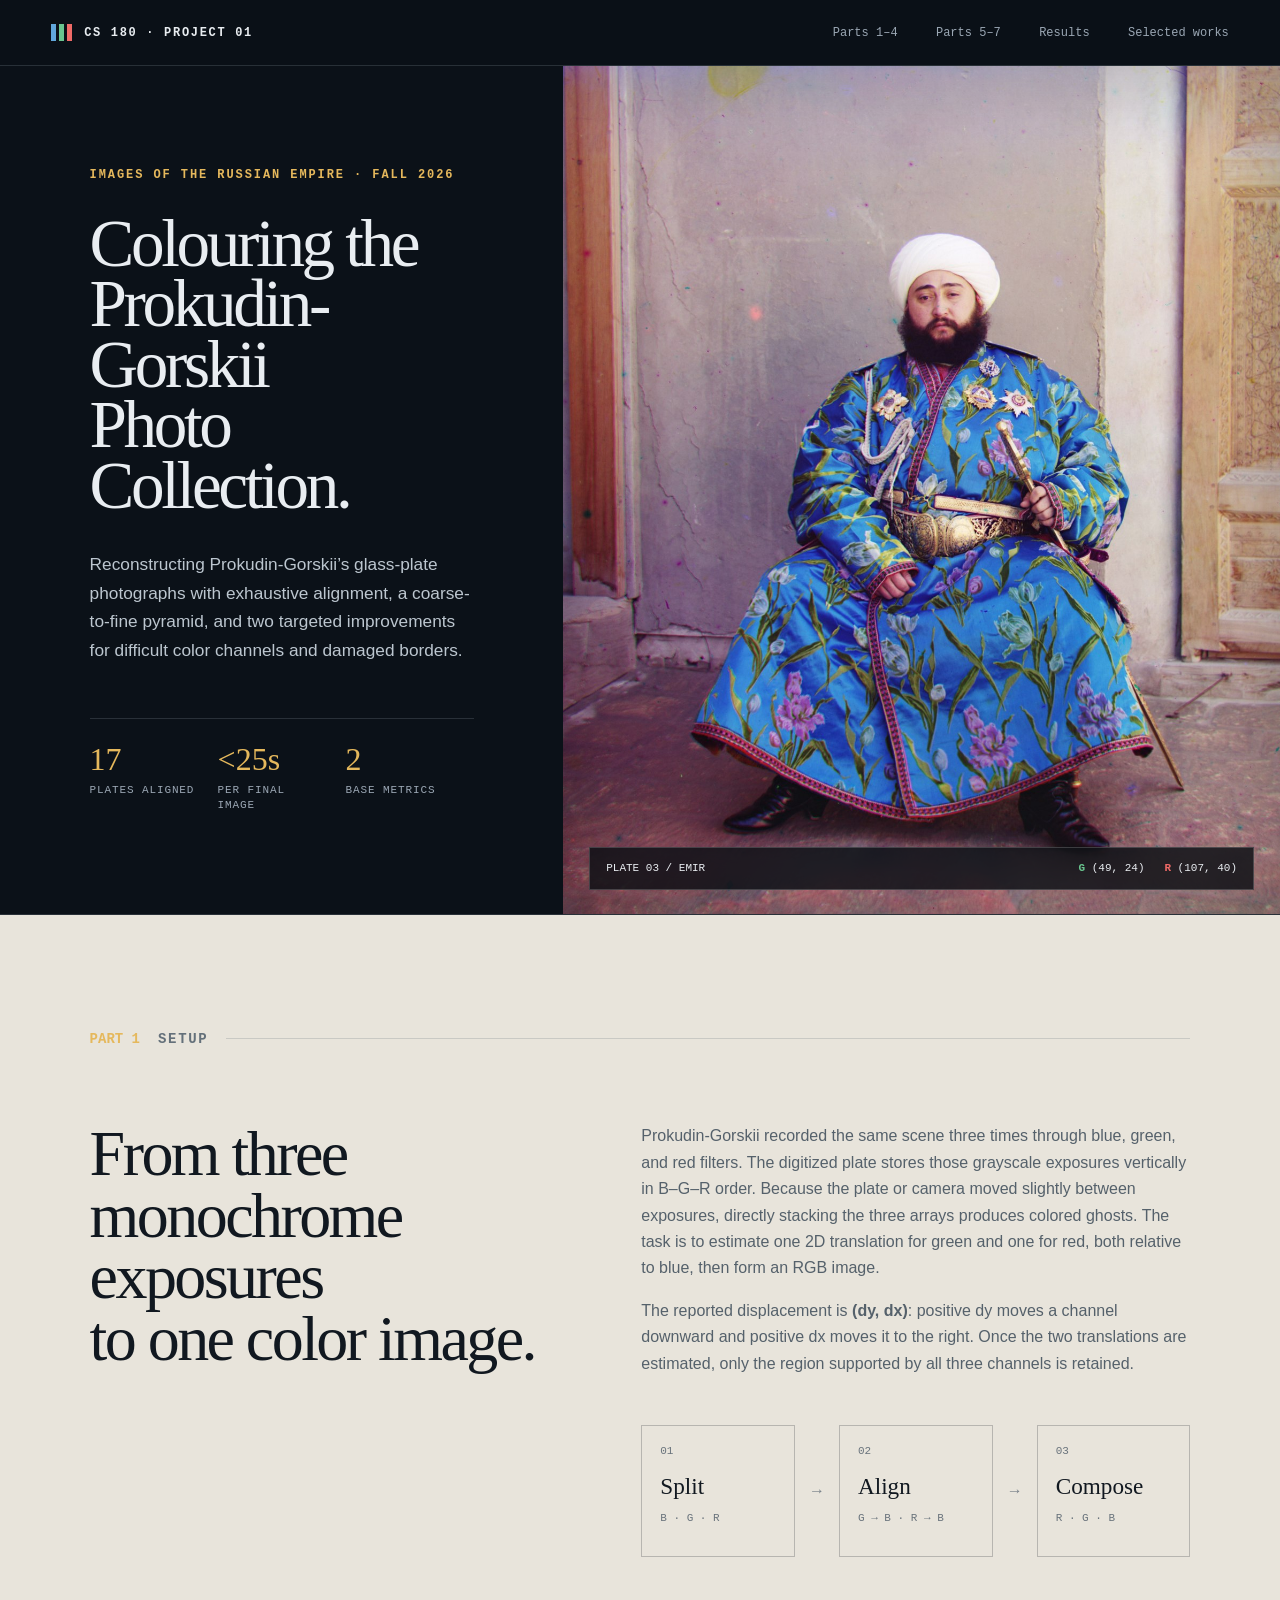
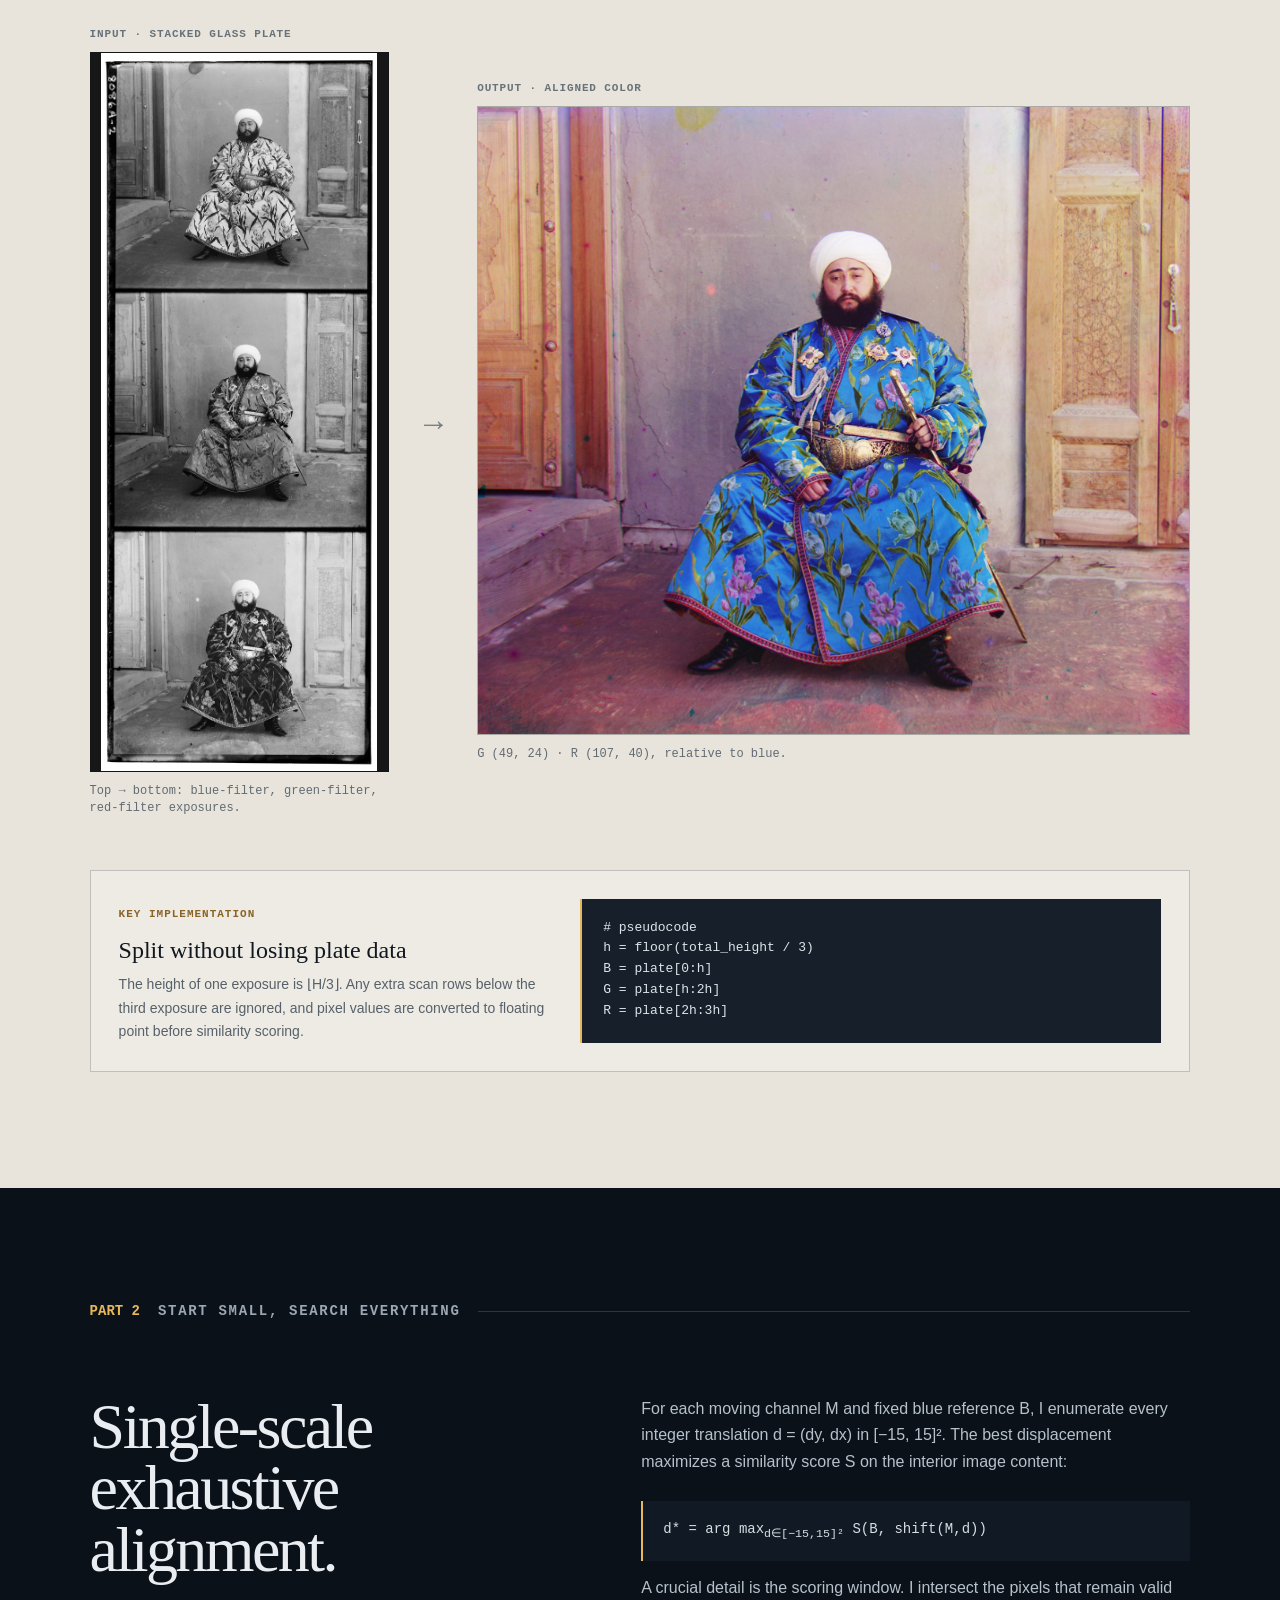
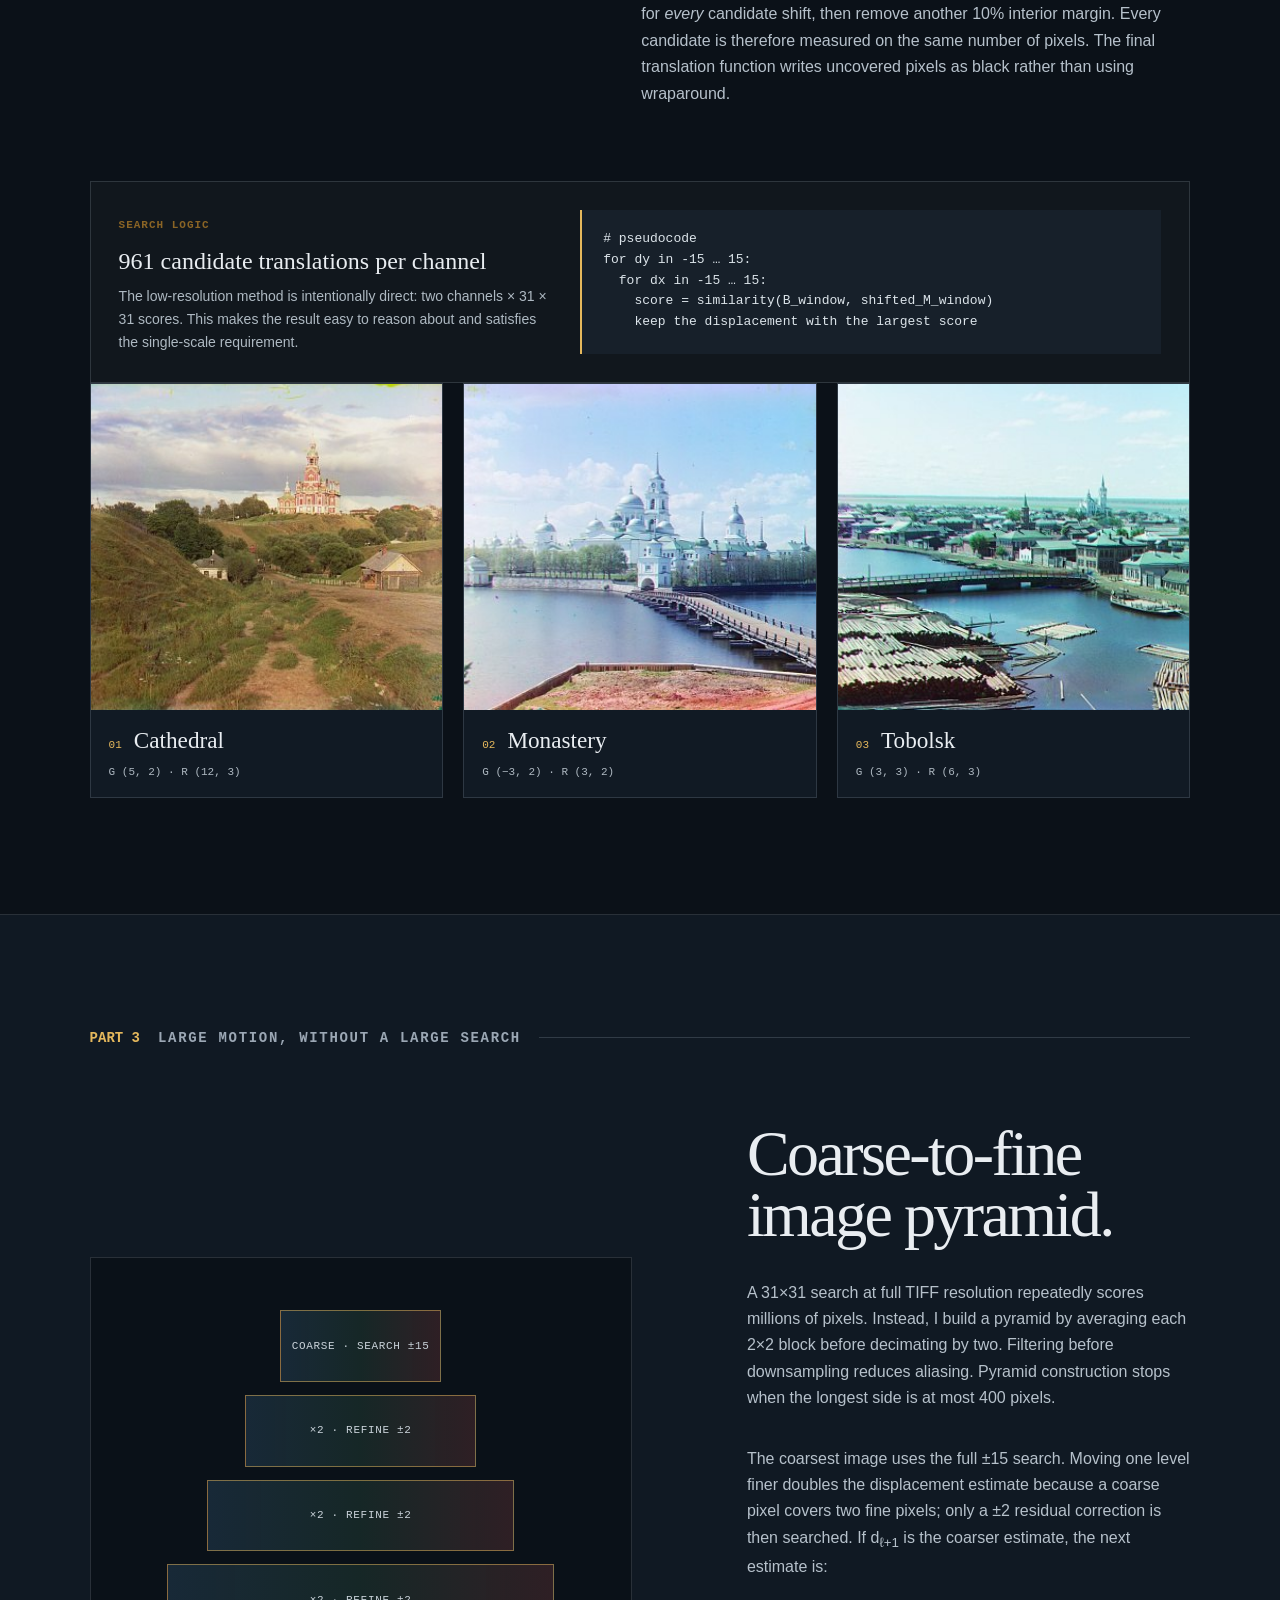
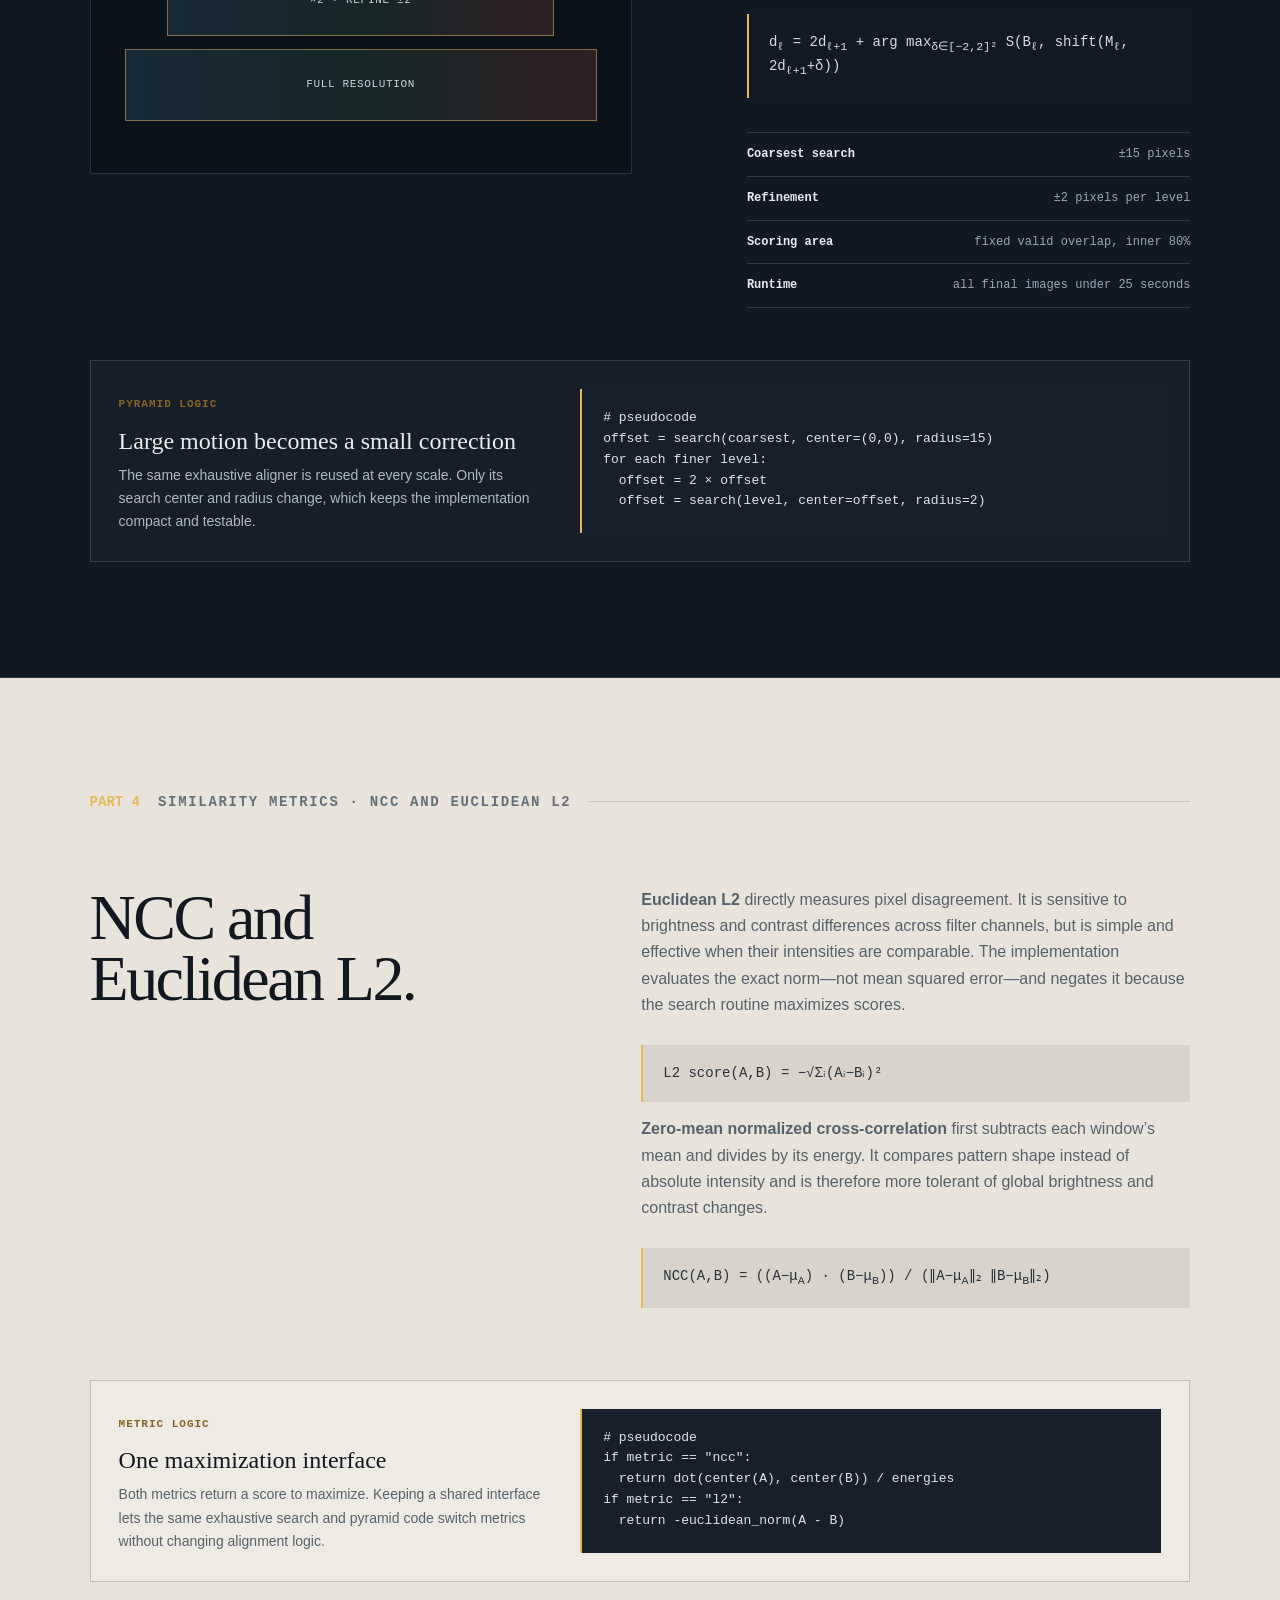
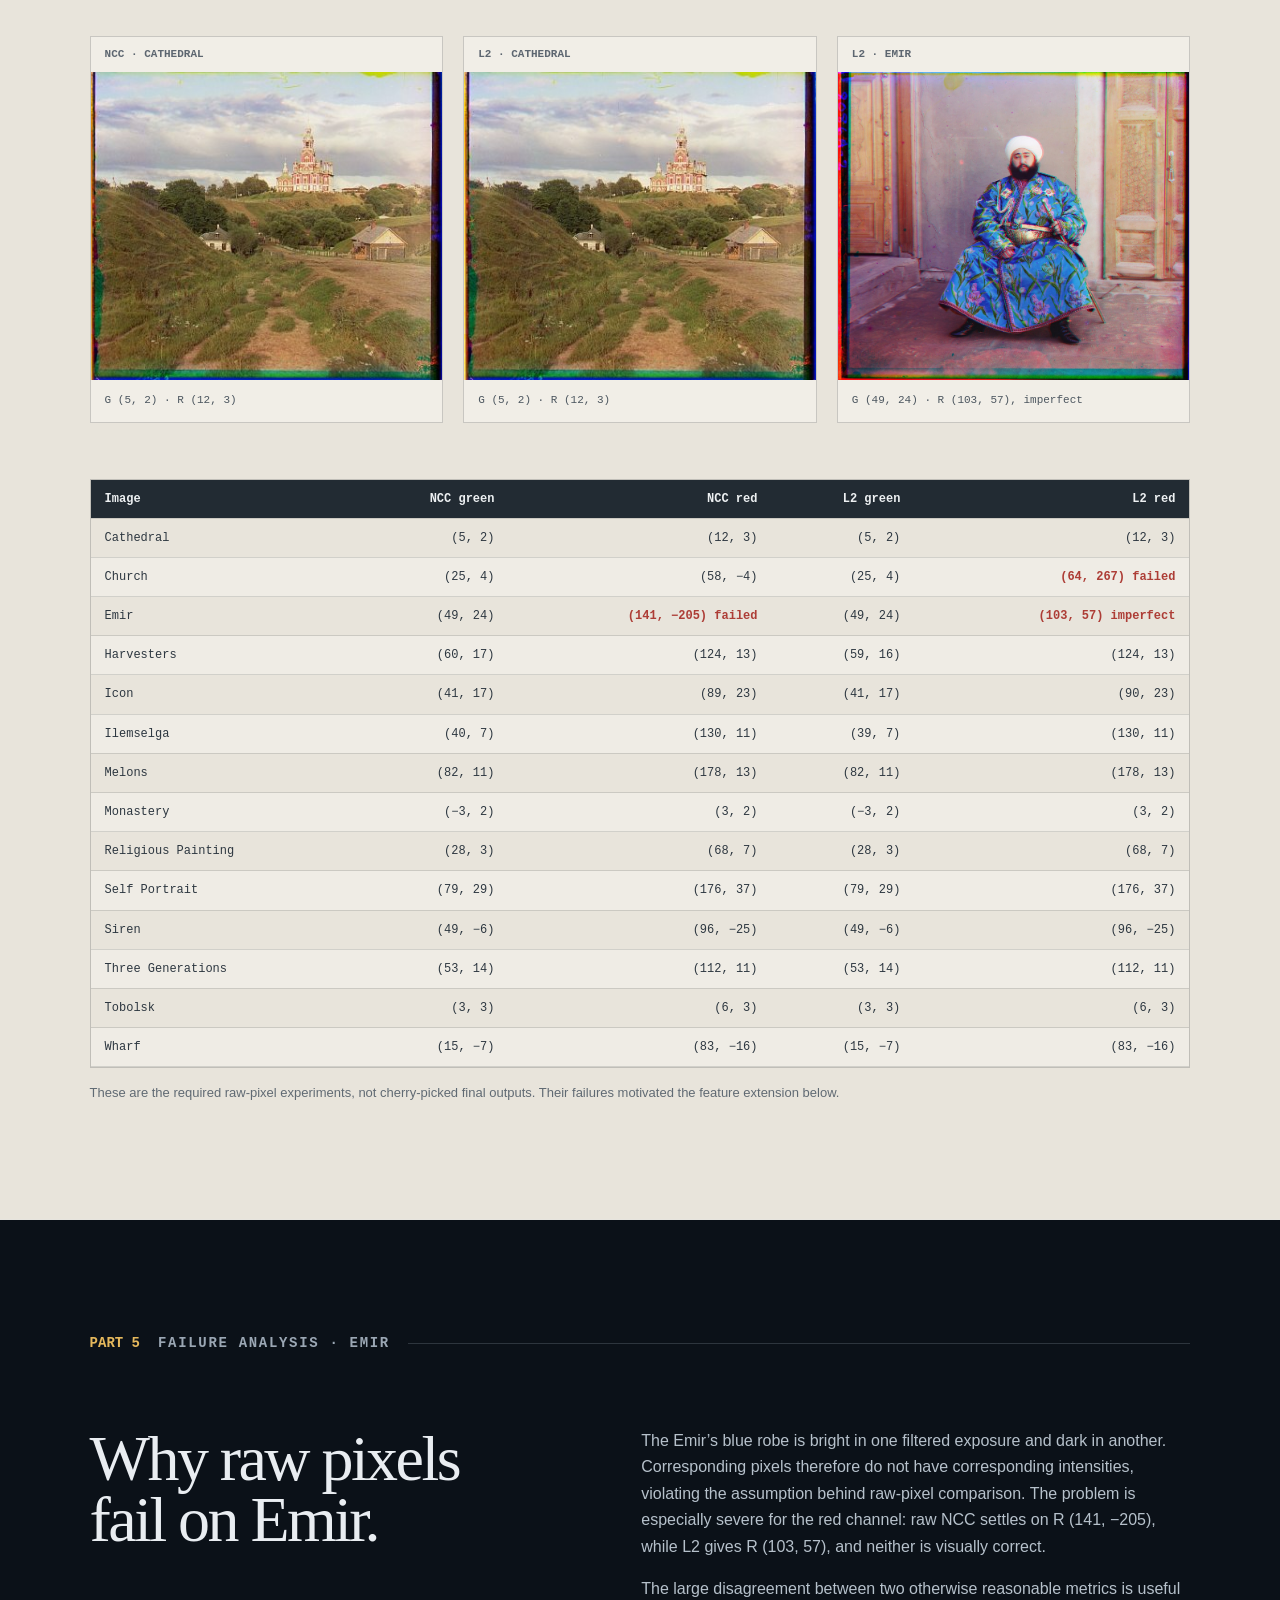
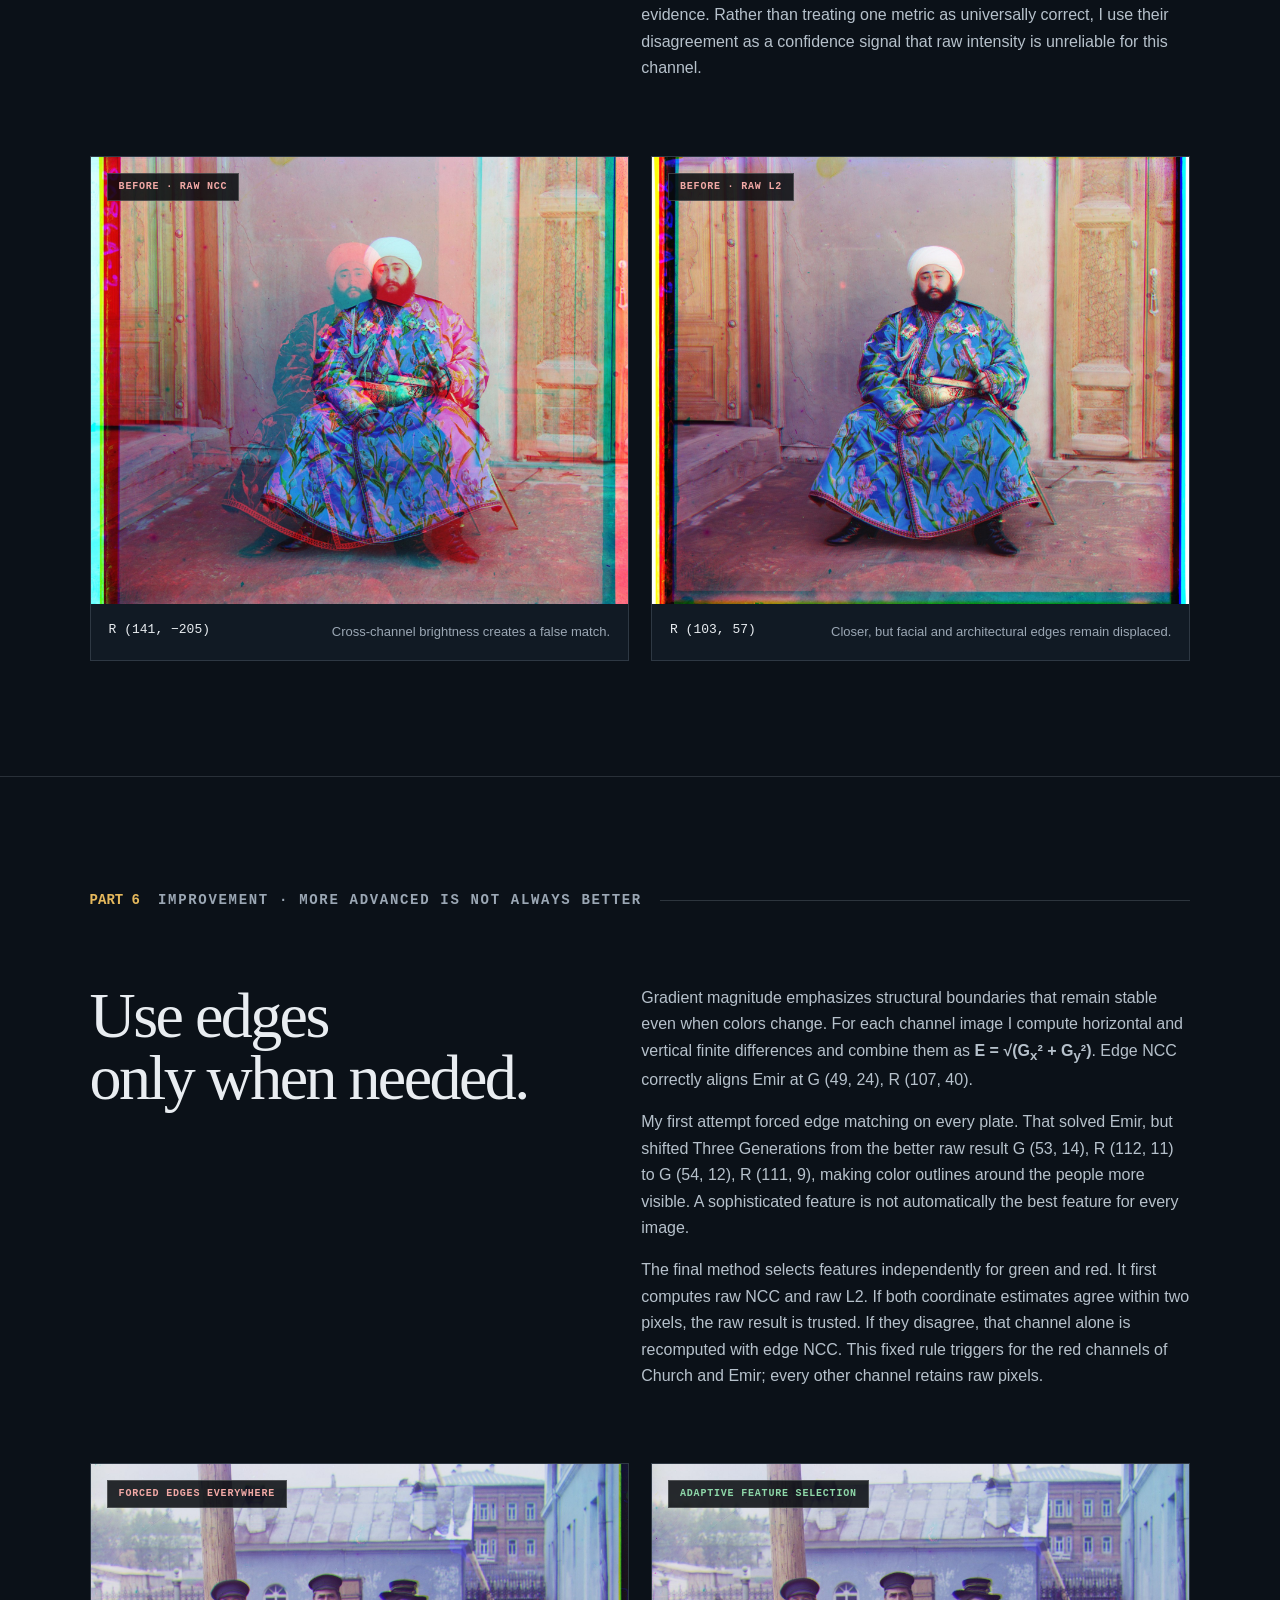
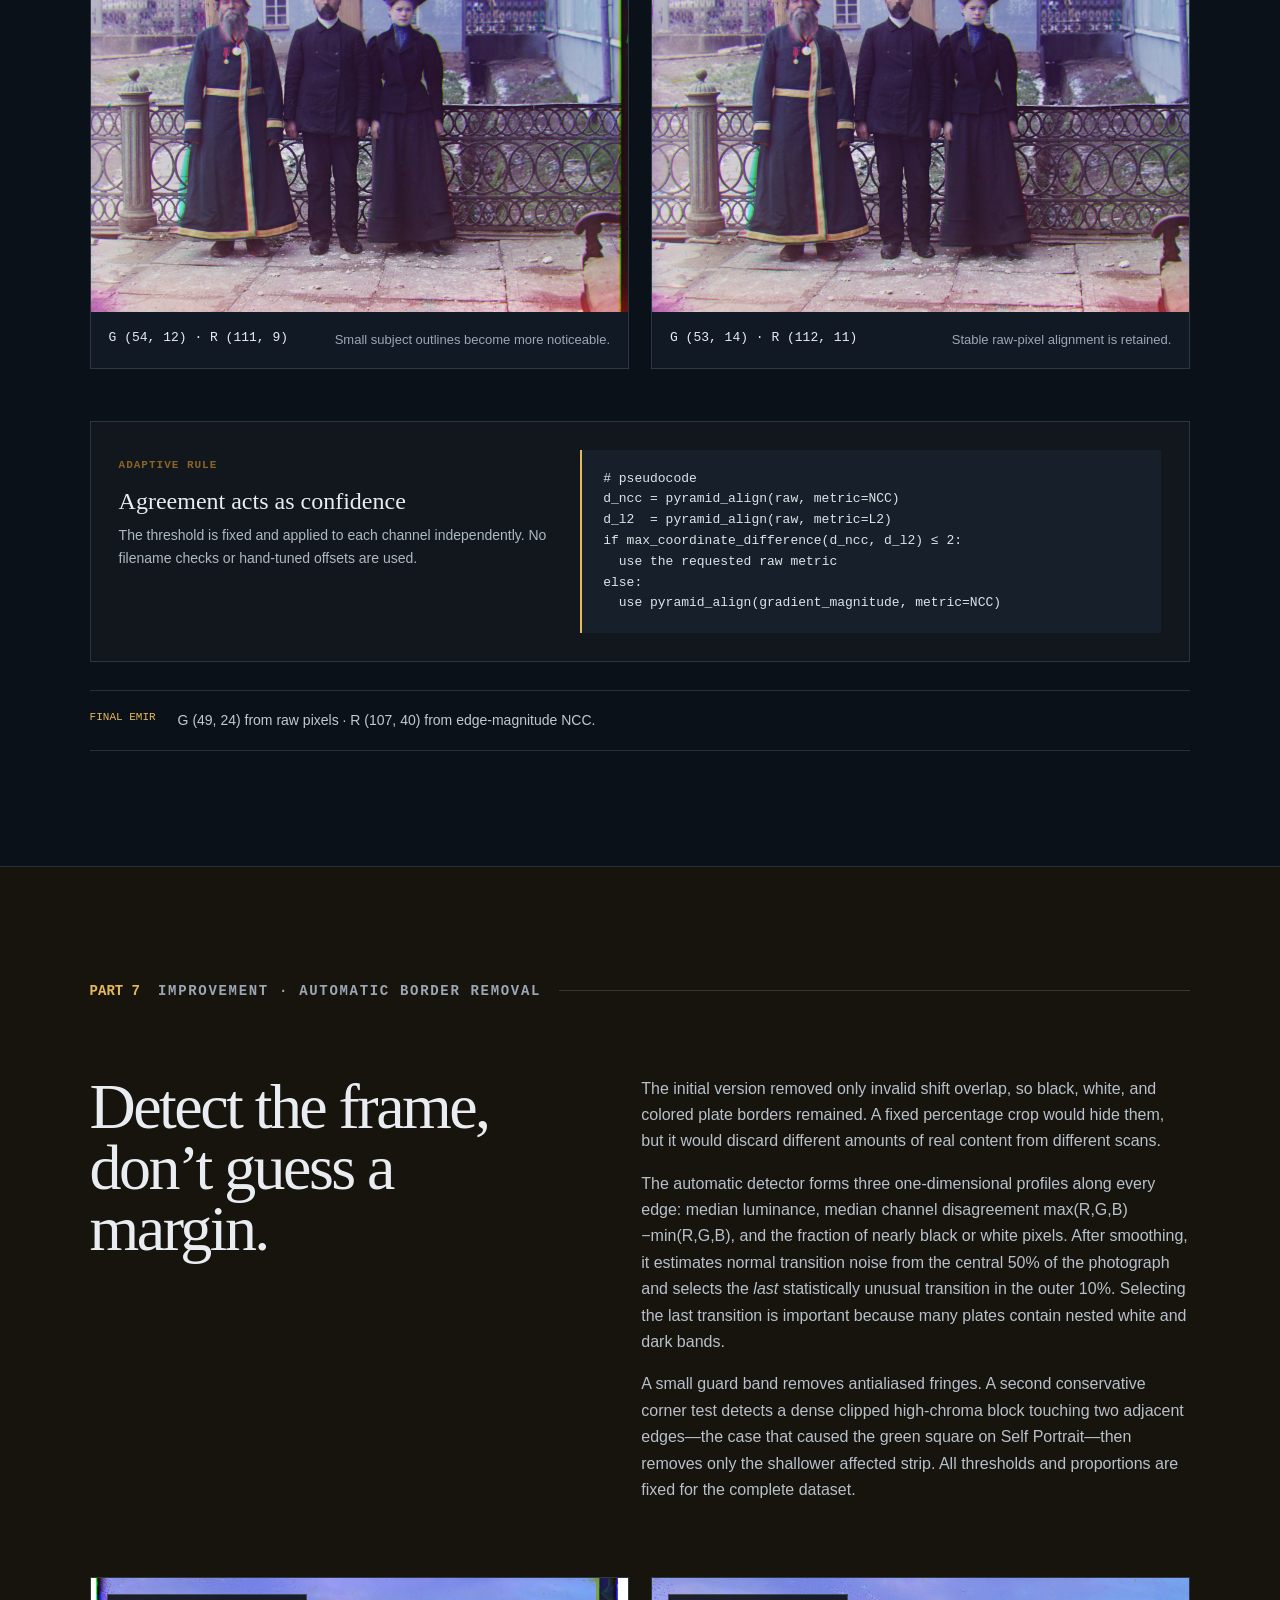
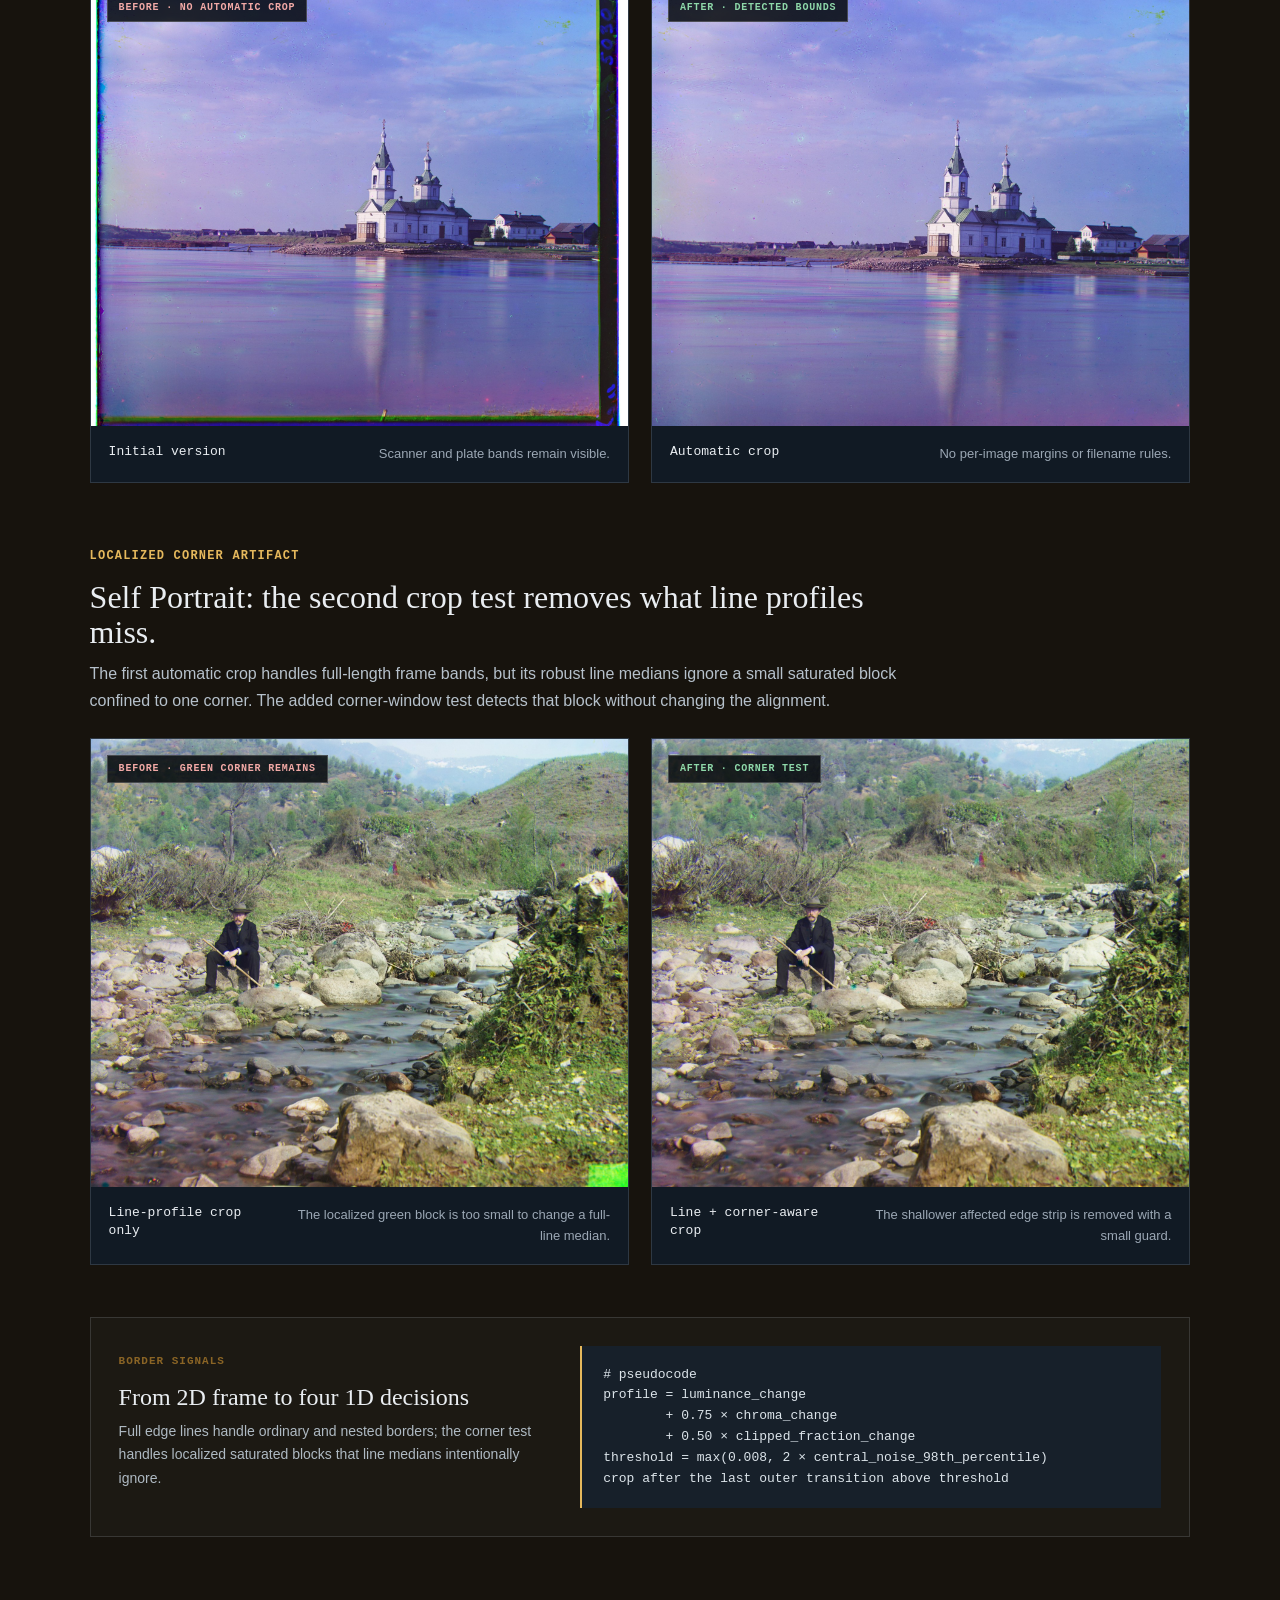
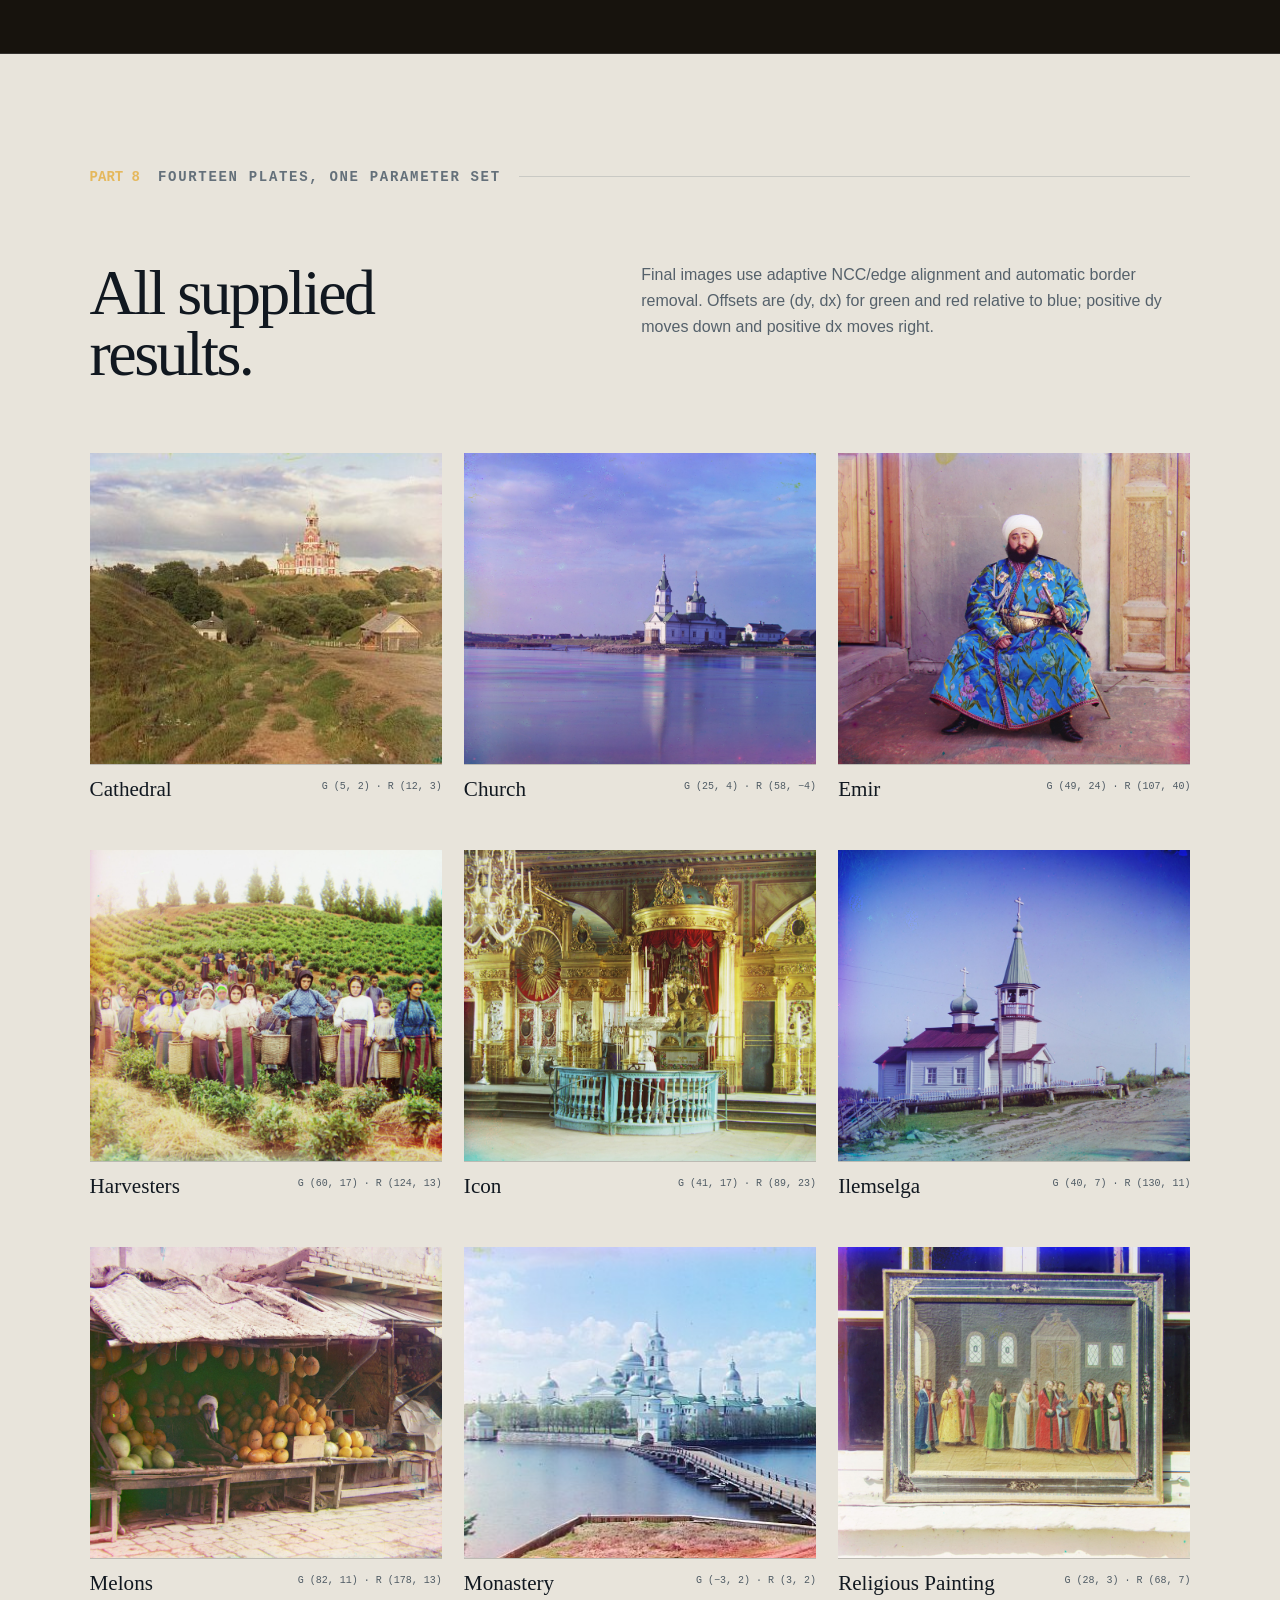
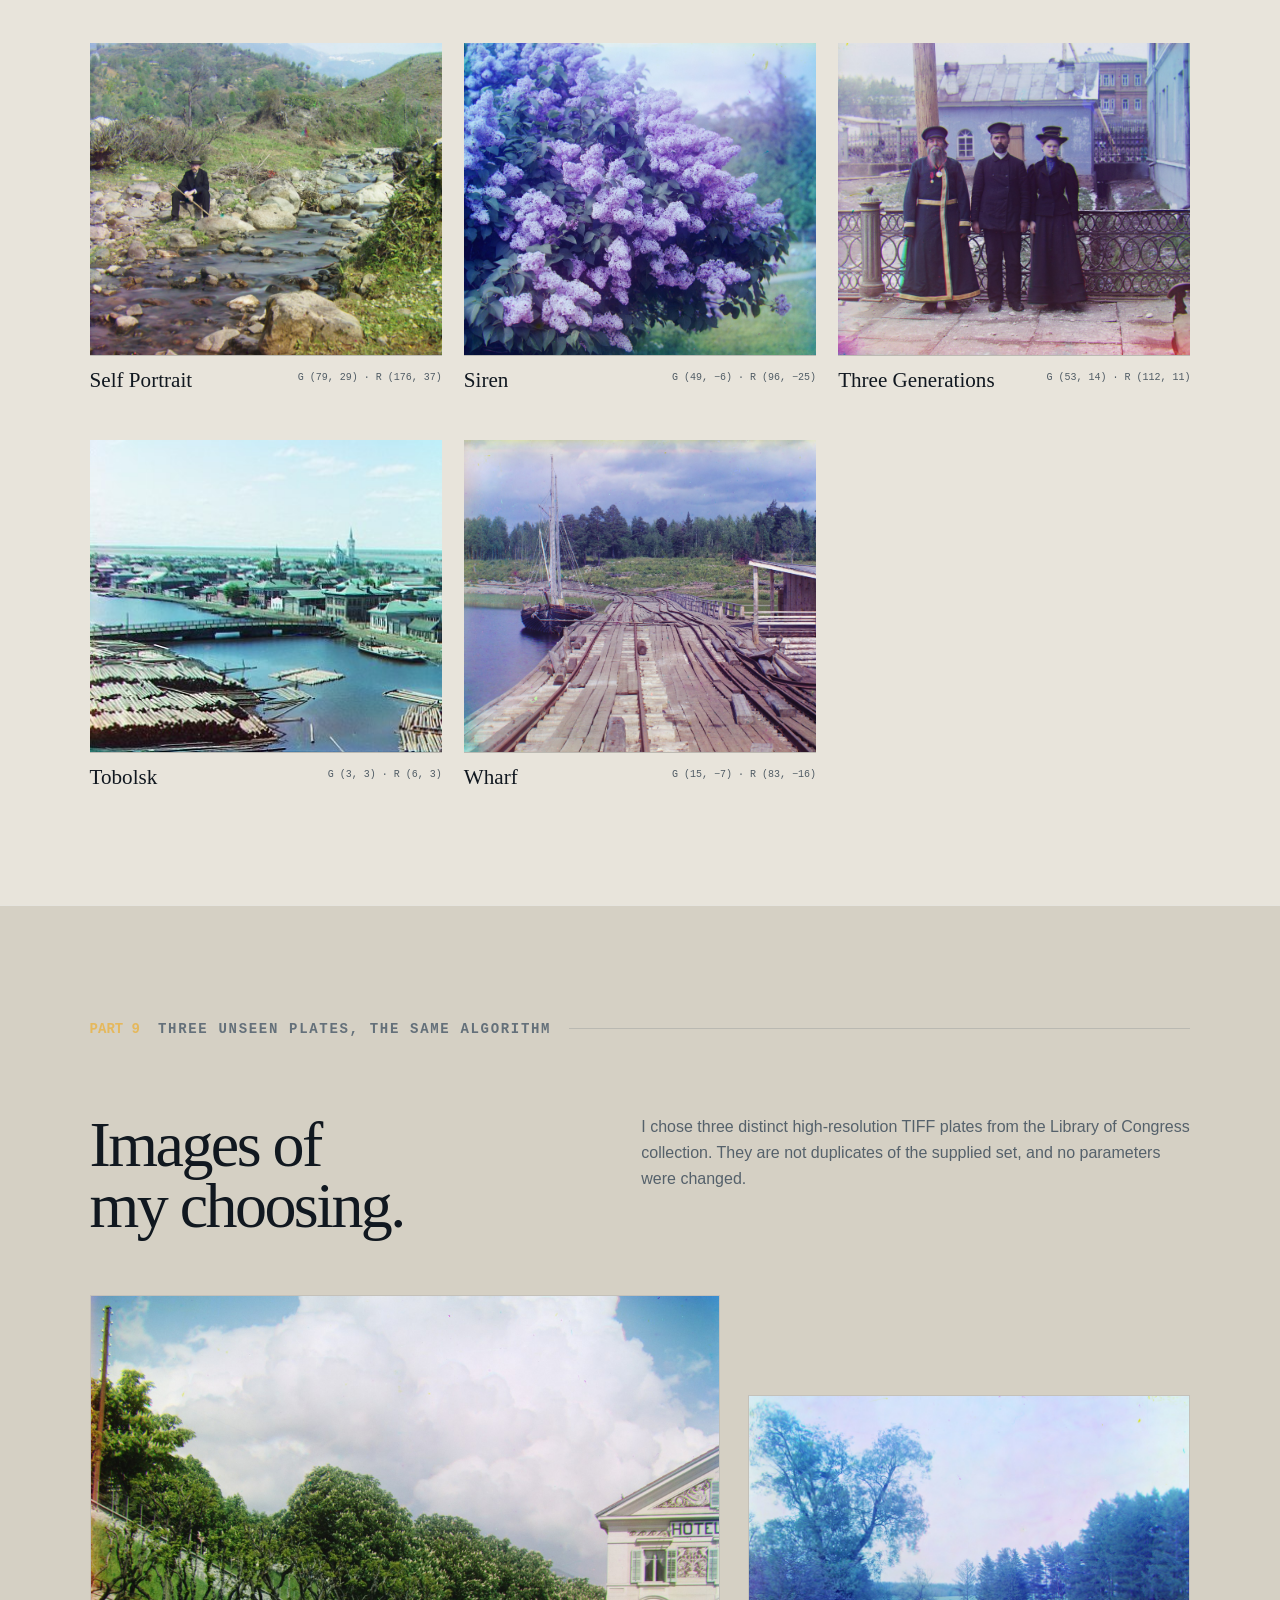
==== commit 512aa5bb: "Refine Project 1 headings and add crop comparison" ====
--- a/1/index.html
+++ b/1/index.html
@@ -25,7 +25,7 @@
     <section class="hero">
       <div class="hero-copy">
         <p class="eyebrow">Images of the Russian Empire · Fall 2026</p>
-        <h1>Color from<br>three moments<br>in time.</h1>
+        <h1>Colouring the<br>Prokudin-Gorskii<br>Photo Collection.</h1>
         <p class="dek">Reconstructing Prokudin-Gorskii’s glass-plate photographs with exhaustive alignment, a coarse-to-fine pyramid, and two targeted improvements for difficult color channels and damaged borders.</p>
         <div class="hero-stats" aria-label="Project summary">
           <div><strong>17</strong><span>plates aligned</span></div>
@@ -40,9 +40,9 @@
     </section>
 
     <section class="light-section intro" id="method">
-      <div class="section-label"><span>PART 1</span><p>Problem setup · from a glass plate to RGB</p></div>
+      <div class="section-label"><span>PART 1</span><p>Setup</p></div>
       <div class="split-lead">
-        <h2>One plate.<br>Three exposures.<br>One color image.</h2>
+        <h2>From three monochrome exposures<br>to one color image.</h2>
         <div>
           <p>Prokudin-Gorskii recorded the same scene three times through blue, green, and red filters. The digitized plate stores those grayscale exposures vertically in B–G–R order. Because the plate or camera moved slightly between exposures, directly stacking the three arrays produces colored ghosts. The task is to estimate one 2D translation for green and one for red, both relative to blue, then form an RGB image.</p>
           <p>The reported displacement is <strong>(dy, dx)</strong>: positive dy moves a channel downward and positive dx moves it to the right. Once the two translations are estimated, only the region supported by all three channels is retained.</p>
@@ -69,9 +69,9 @@
     </section>
 
     <section class="dark-section">
-      <div class="section-label"><span>PART 2</span><p>Single-scale exhaustive alignment</p></div>
-      <div class="split-lead compact">
-        <h2>Start small,<br>search everything.</h2>
+      <div class="section-label"><span>PART 2</span><p>Start small, search everything</p></div>
+      <div class="split-lead compact">
+        <h2>Single-scale<br>exhaustive alignment.</h2>
         <div>
           <p>For each moving channel M and fixed blue reference B, I enumerate every integer translation d = (dy, dx) in [−15, 15]². The best displacement maximizes a similarity score S on the interior image content:</p>
           <p class="formula">d* = arg max<sub>d∈[−15,15]²</sub> S(B, shift(M,d))</p>
@@ -94,7 +94,7 @@
     </section>
 
     <section class="dark-section pyramid-section">
-      <div class="section-label"><span>PART 3</span><p>Coarse-to-fine image pyramid</p></div>
+      <div class="section-label"><span>PART 3</span><p>Large motion, without a large search</p></div>
       <div class="pyramid-grid">
         <div class="pyramid-diagram" aria-label="Coarse-to-fine pyramid">
           <div style="width:34%">COARSE · SEARCH ±15</div>
@@ -104,7 +104,7 @@
           <div style="width:100%">FULL RESOLUTION</div>
         </div>
         <div>
-          <h2>Large motion,<br>without a large search.</h2>
+          <h2>Coarse-to-fine<br>image pyramid.</h2>
           <p>A 31×31 search at full TIFF resolution repeatedly scores millions of pixels. Instead, I build a pyramid by averaging each 2×2 block before decimating by two. Filtering before downsampling reduces aliasing. Pyramid construction stops when the longest side is at most 400 pixels.</p>
           <p>The coarsest image uses the full ±15 search. Moving one level finer doubles the displacement estimate because a coarse pixel covers two fine pixels; only a ±2 residual correction is then searched. If d<sub>ℓ+1</sub> is the coarser estimate, the next estimate is:</p>
           <p class="formula">d<sub>ℓ</sub> = 2d<sub>ℓ+1</sub> + arg max<sub>δ∈[−2,2]²</sub> S(B<sub>ℓ</sub>, shift(M<sub>ℓ</sub>, 2d<sub>ℓ+1</sub>+δ))</p>
@@ -124,7 +124,7 @@
     <section class="paper-section metrics">
       <div class="section-label"><span>PART 4</span><p>Similarity metrics · NCC and Euclidean L2</p></div>
       <div class="split-lead compact">
-        <h2>NCC and true<br>Euclidean L2.</h2>
+        <h2>NCC and<br>Euclidean L2.</h2>
         <div>
           <p><strong>Euclidean L2</strong> directly measures pixel disagreement. It is sensitive to brightness and contrast differences across filter channels, but is simple and effective when their intensities are comparable. The implementation evaluates the exact norm—not mean squared error—and negates it because the search routine maximizes scores.</p>
           <p class="formula light">L2 score(A,B) = −√Σᵢ(Aᵢ−Bᵢ)²</p>
@@ -214,6 +214,15 @@
         <figure><span class="tag bad">Before · no automatic crop</span><img src="./media/before/church-raw.jpg" alt="Church before automatic border handling" loading="lazy"><figcaption><strong>Initial version</strong><span>Scanner and plate bands remain visible.</span></figcaption></figure>
         <figure><span class="tag good">After · detected bounds</span><img src="./media/final/church.jpg" alt="Church after automatic border handling" loading="lazy"><figcaption><strong>Automatic crop</strong><span>No per-image margins or filename rules.</span></figcaption></figure>
       </div>
+      <div class="comparison-subsection" id="corner-comparison">
+        <span>LOCALIZED CORNER ARTIFACT</span>
+        <h3>Self Portrait: the second crop test removes what line profiles miss.</h3>
+        <p>The first automatic crop handles full-length frame bands, but its robust line medians ignore a small saturated block confined to one corner. The added corner-window test detects that block without changing the alignment.</p>
+      </div>
+      <div class="comparison-grid">
+        <figure><span class="tag bad">Before · green corner remains</span><img src="./media/before/self-portrait-green-corner.jpg" alt="Self Portrait after line-profile cropping with a green square still visible in the lower-right corner" loading="lazy"><figcaption><strong>Line-profile crop only</strong><span>The localized green block is too small to change a full-line median.</span></figcaption></figure>
+        <figure><span class="tag good">After · corner test</span><img src="./media/final/self_portrait.jpg" alt="Self Portrait after the saturated-corner artifact has been removed" loading="lazy"><figcaption><strong>Line + corner-aware crop</strong><span>The shallower affected edge strip is removed with a small guard.</span></figcaption></figure>
+      </div>
       <div class="implementation-note dark-note"><div><span>BORDER SIGNALS</span><h3>From 2D frame to four 1D decisions</h3><p>Full edge lines handle ordinary and nested borders; the corner test handles localized saturated blocks that line medians intentionally ignore.</p></div><pre><code># pseudocode
 profile = luminance_change
         + 0.75 × chroma_change
@@ -223,8 +232,8 @@
     </section>
 
     <section class="paper-section results" id="results">
-      <div class="section-label"><span>PART 8</span><p>All supplied results</p></div>
-      <div class="split-lead compact"><h2>Fourteen plates,<br>one parameter set.</h2><p>Final images use adaptive NCC/edge alignment and automatic border removal. Offsets are (dy, dx) for green and red relative to blue; positive dy moves down and positive dx moves right.</p></div>
+      <div class="section-label"><span>PART 8</span><p>Fourteen plates, one parameter set</p></div>
+      <div class="split-lead compact"><h2>All supplied<br>results.</h2><p>Final images use adaptive NCC/edge alignment and automatic border removal. Offsets are (dy, dx) for green and red relative to blue; positive dy moves down and positive dx moves right.</p></div>
       <div class="results-grid">
         <figure><img src="./media/final/cathedral.jpg" alt="Cathedral" loading="lazy"><figcaption><h3>Cathedral</h3><p>G (5, 2) · R (12, 3)</p></figcaption></figure>
         <figure><img src="./media/final/church.jpg" alt="Church" loading="lazy"><figcaption><h3>Church</h3><p>G (25, 4) · R (58, −4)</p></figcaption></figure>
@@ -244,8 +253,8 @@
     </section>
 
     <section class="selected-section" id="selected">
-      <div class="section-label"><span>PART 9</span><p>Images of my choosing</p></div>
-      <div class="split-lead compact"><h2>Three unseen plates.<br>The same algorithm.</h2><p>I chose three distinct high-resolution TIFF plates from the Library of Congress collection. They are not duplicates of the supplied set, and no parameters were changed.</p></div>
+      <div class="section-label"><span>PART 9</span><p>Three unseen plates, the same algorithm</p></div>
+      <div class="split-lead compact"><h2>Images of<br>my choosing.</h2><p>I chose three distinct high-resolution TIFF plates from the Library of Congress collection. They are not duplicates of the supplied set, and no parameters were changed.</p></div>
       <div class="selected-grid">
         <figure><img src="./media/selected/lugano.jpg" alt="Lugano" loading="lazy"><figcaption><div><span>LC–00216</span><h3>Lugano</h3></div><p>G (37, 13) · R (86, 38)</p></figcaption></figure>
         <figure><img src="./media/selected/viasnoi_polianie.jpg" alt="Viasnoi polianie" loading="lazy"><figcaption><div><span>LC–00160</span><h3>Viasnoi polianie</h3></div><p>G (36, 12) · R (71, 14)</p></figcaption></figure>
--- a/1/project.css
+++ b/1/project.css
@@ -45,7 +45,7 @@
 .hero { min-height: calc(100vh - 66px); display: grid; grid-template-columns: minmax(360px, .88fr) minmax(520px, 1.12fr); border-bottom: 1px solid var(--line); }
 .hero-copy { display: flex; flex-direction: column; justify-content: center; padding: clamp(64px, 8vw, 130px) 7vw; }
 .eyebrow { margin: 0 0 30px; color: var(--gold); font: 700 12px/1.3 var(--mono); letter-spacing: .16em; text-transform: uppercase; }
-h1 { margin-bottom: 34px; font: 400 clamp(4rem, 7.2vw, 8.8rem)/.86 var(--display); letter-spacing: -.055em; }
+h1 { margin-bottom: 34px; font: 400 clamp(3.4rem, 5.25vw, 6.7rem)/.9 var(--display); letter-spacing: -.05em; }
 .dek { max-width: 660px; margin-bottom: 54px; color: #bcc6cf; font-size: clamp(1.05rem, 1.35vw, 1.35rem); }
 .hero-stats { display: grid; grid-template-columns: repeat(3, 1fr); max-width: 580px; border-top: 1px solid var(--line); }
 .hero-stats div { padding: 24px 20px 0 0; }
@@ -65,8 +65,8 @@
 .selected-section { background: #d5d0c4; color: #111820; }
 
 .section-label { display: flex; align-items: center; gap: 18px; margin-bottom: clamp(46px, 6vw, 80px); color: var(--muted); }
-.section-label > span { color: var(--gold); font: 12px/1 var(--mono); }
-.section-label p { flex: 1; display: flex; align-items: center; gap: 18px; margin: 0; font: 700 11px/1 var(--mono); letter-spacing: .14em; text-transform: uppercase; }
+.section-label > span { color: var(--gold); font: 700 14px/1 var(--mono); }
+.section-label p { flex: 1; display: flex; align-items: center; gap: 18px; margin: 0; font: 700 14px/1.15 var(--mono); letter-spacing: .12em; text-transform: uppercase; }
 .section-label p::after { content: ""; height: 1px; flex: 1; background: currentColor; opacity: .24; }
 .paper-section .section-label, .light-section .section-label, .selected-section .section-label { color: #64707a; }
 
@@ -139,6 +139,10 @@
 .comparison-grid figcaption { display: flex; justify-content: space-between; gap: 20px; padding: 17px 18px; }
 .comparison-grid figcaption strong { font: 13px/1.4 var(--mono); }
 .comparison-grid figcaption span { color: var(--muted); font-size: 13px; text-align: right; }
+.comparison-subsection { max-width: 820px; margin: 58px 0 24px; }
+.comparison-subsection > span { color: var(--gold); font: 700 12px/1 var(--mono); letter-spacing: .1em; }
+.comparison-subsection h3 { margin: 13px 0 12px; font: 400 clamp(1.7rem, 2.5vw, 2.65rem)/1.08 var(--display); }
+.comparison-subsection p { margin: 0; color: #b6c1cb; font-size: 1rem; }
 .decision-rule { display: grid; grid-template-columns: auto 1fr; gap: 22px; margin-top: 28px; padding: 18px 0; border-top: 1px solid var(--line); border-bottom: 1px solid var(--line); }
 .decision-rule span { color: var(--gold); font: 11px/1.5 var(--mono); }
 .decision-rule p { margin: 0; color: #c1cad1; font-size: 14px; }
